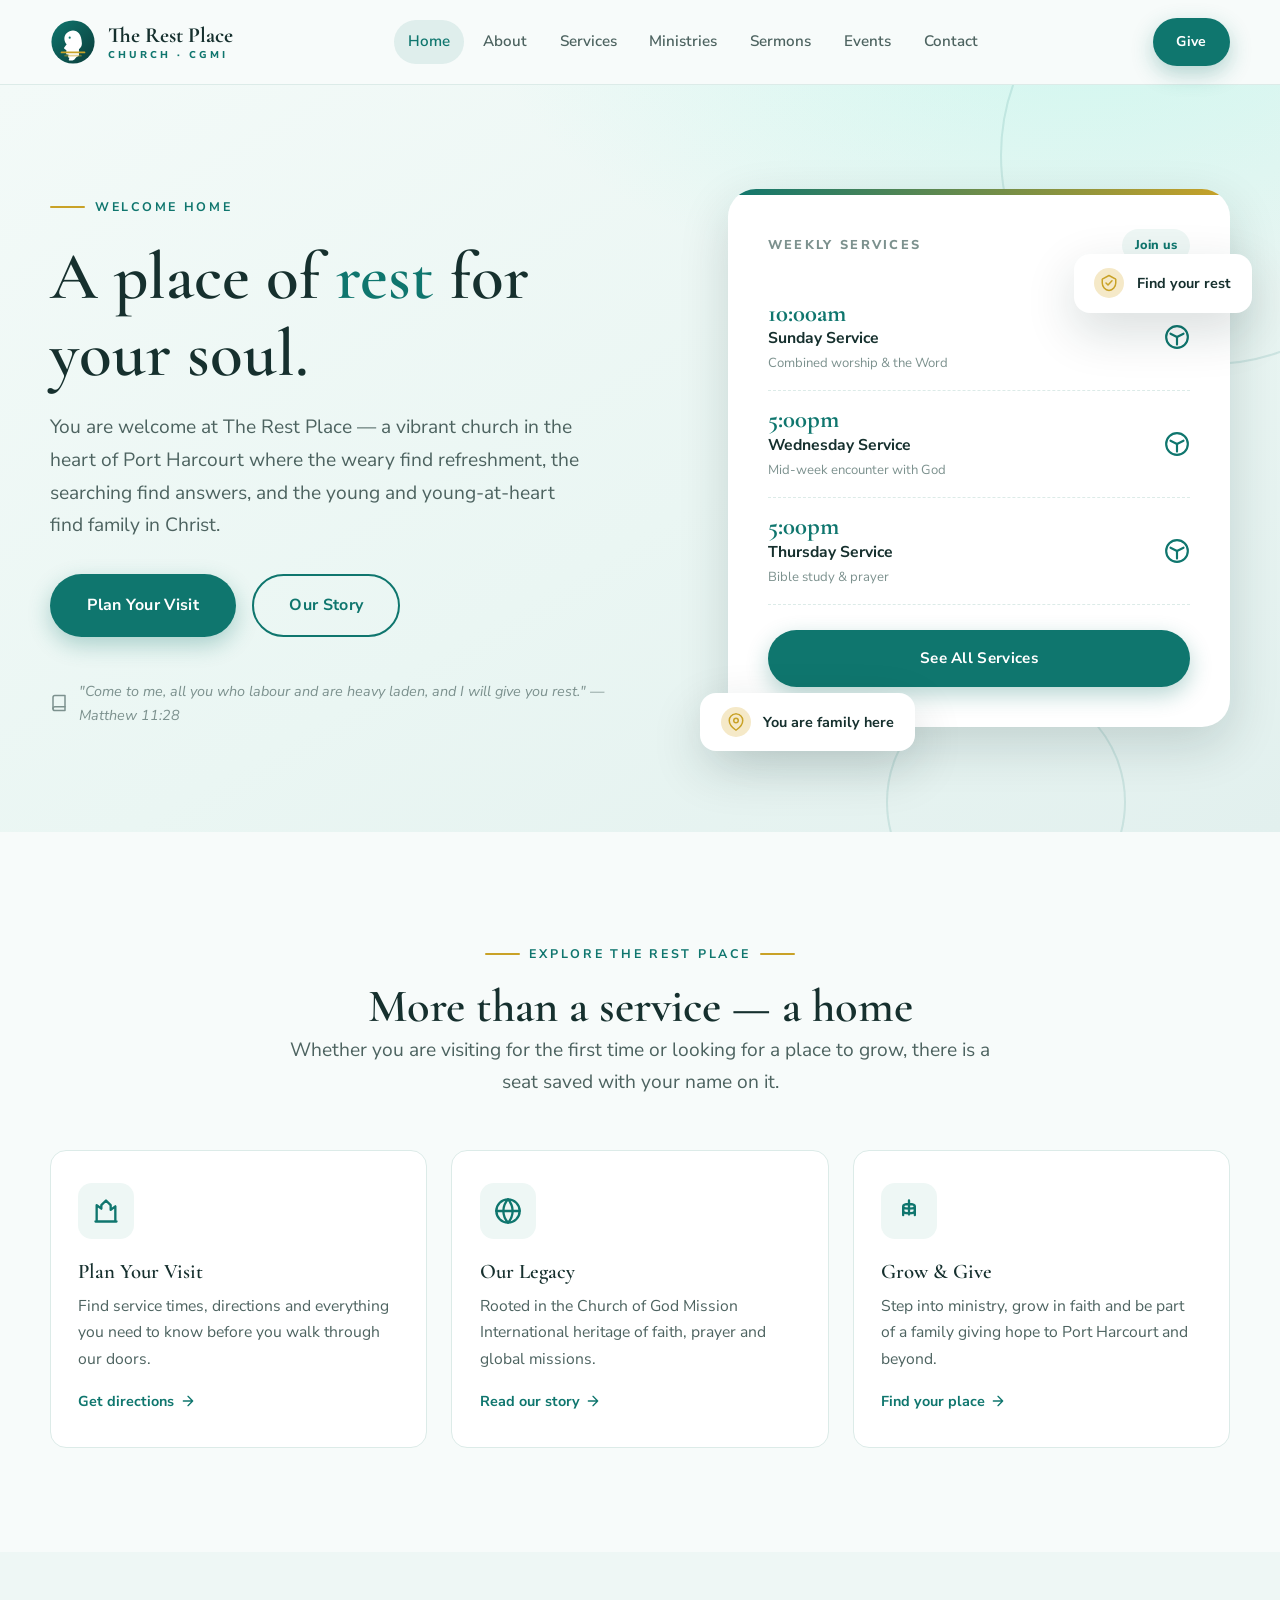
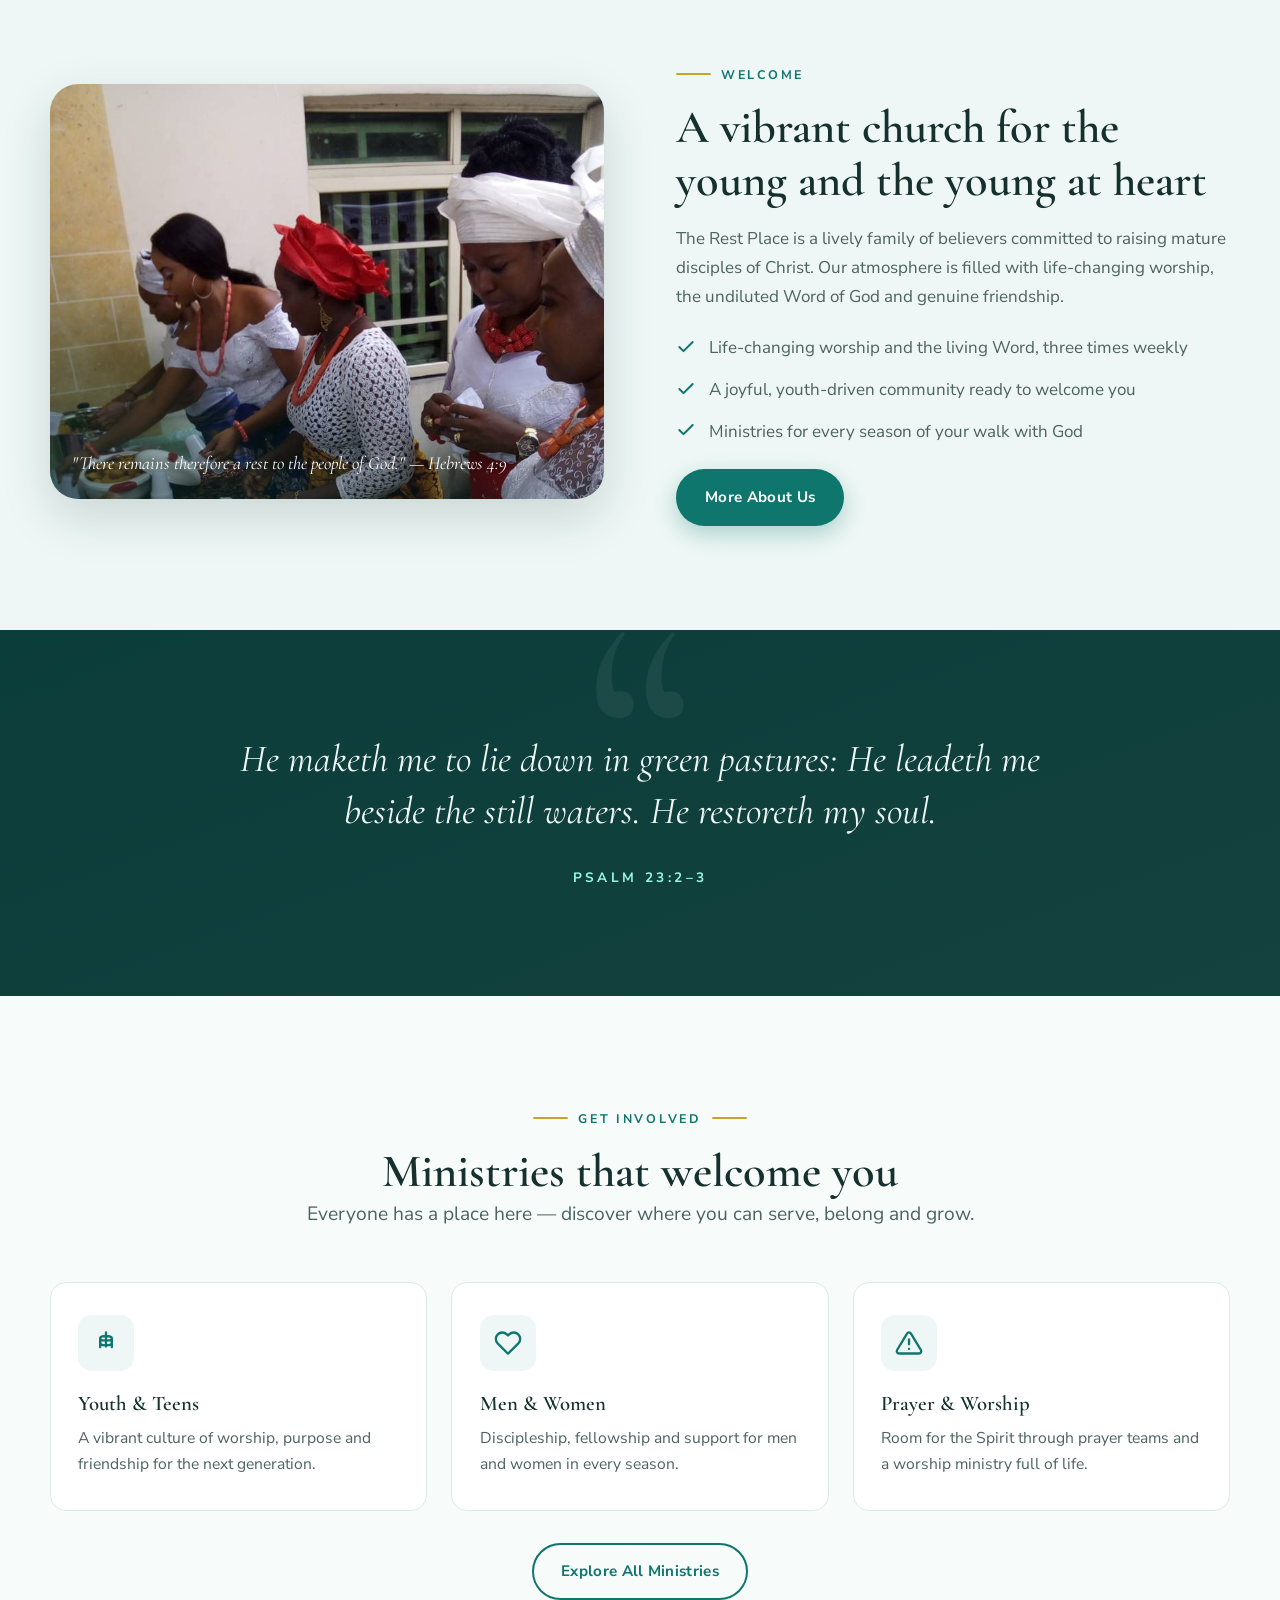
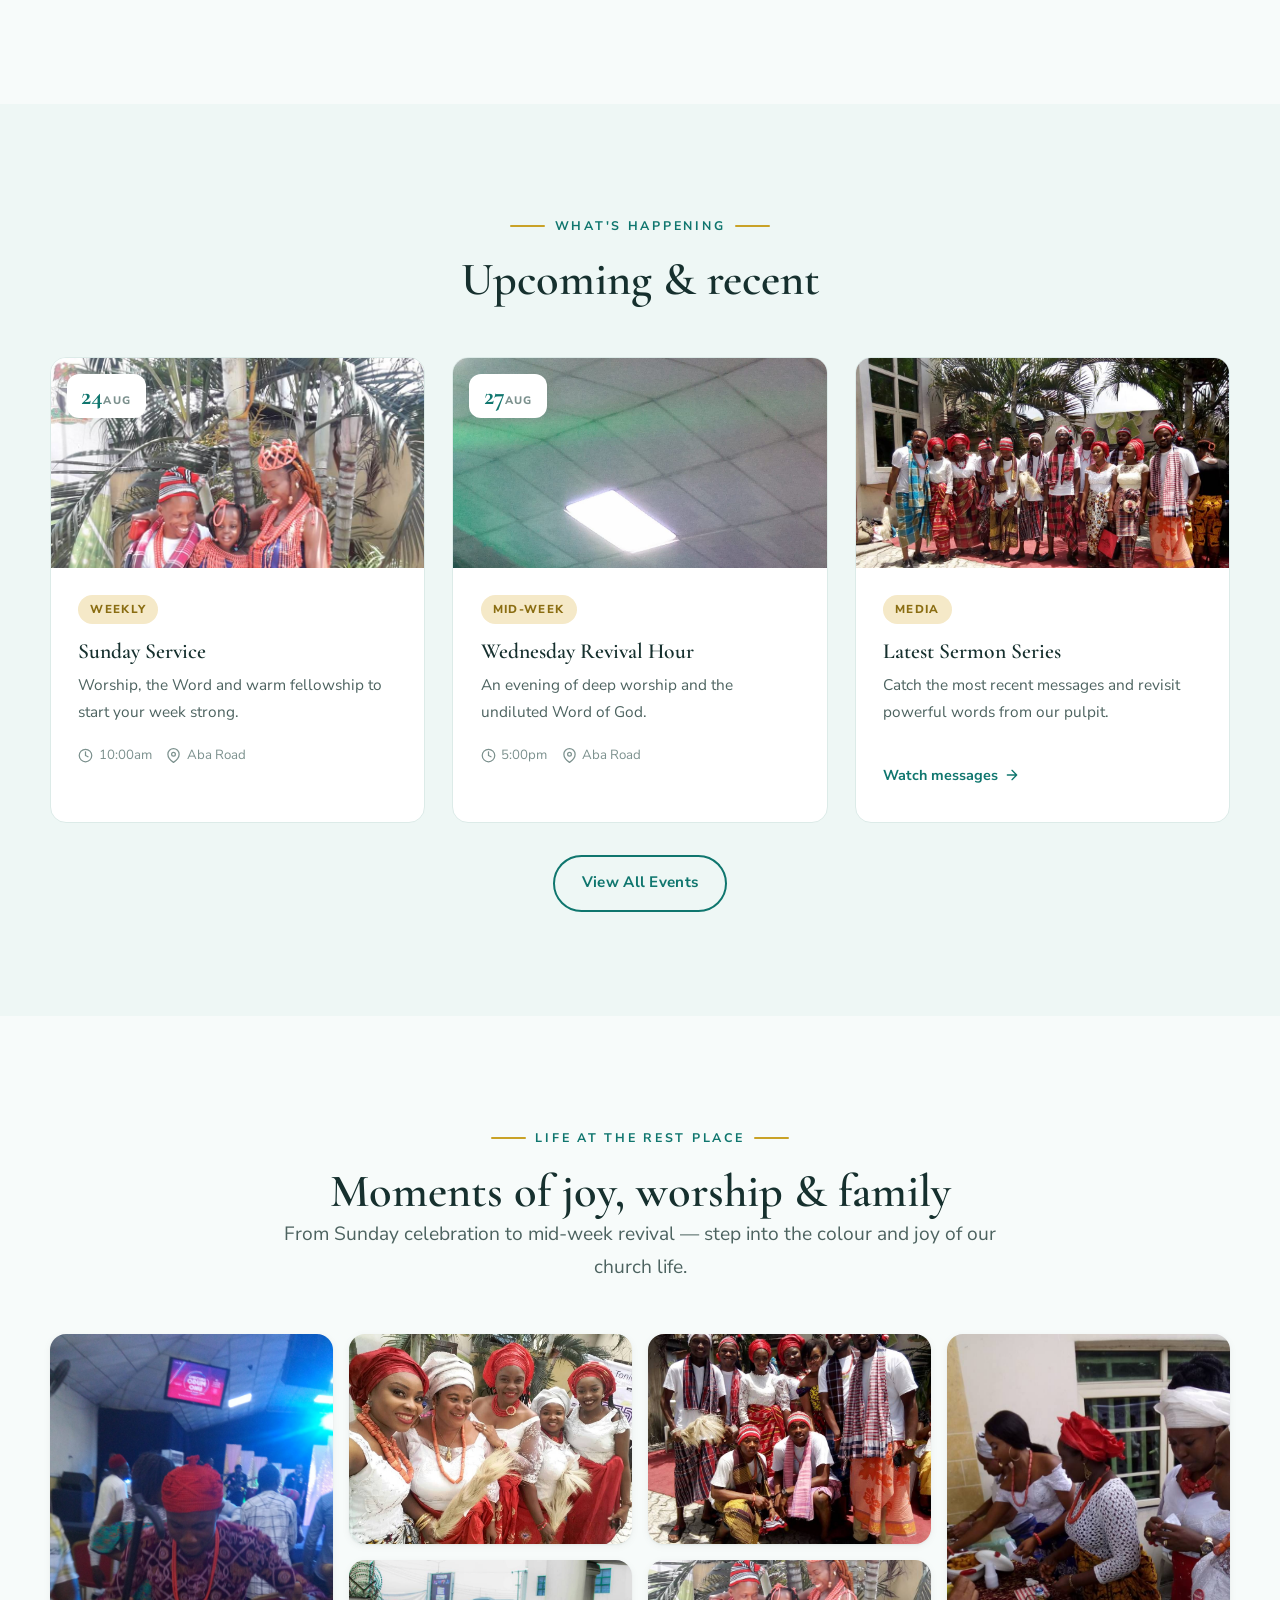
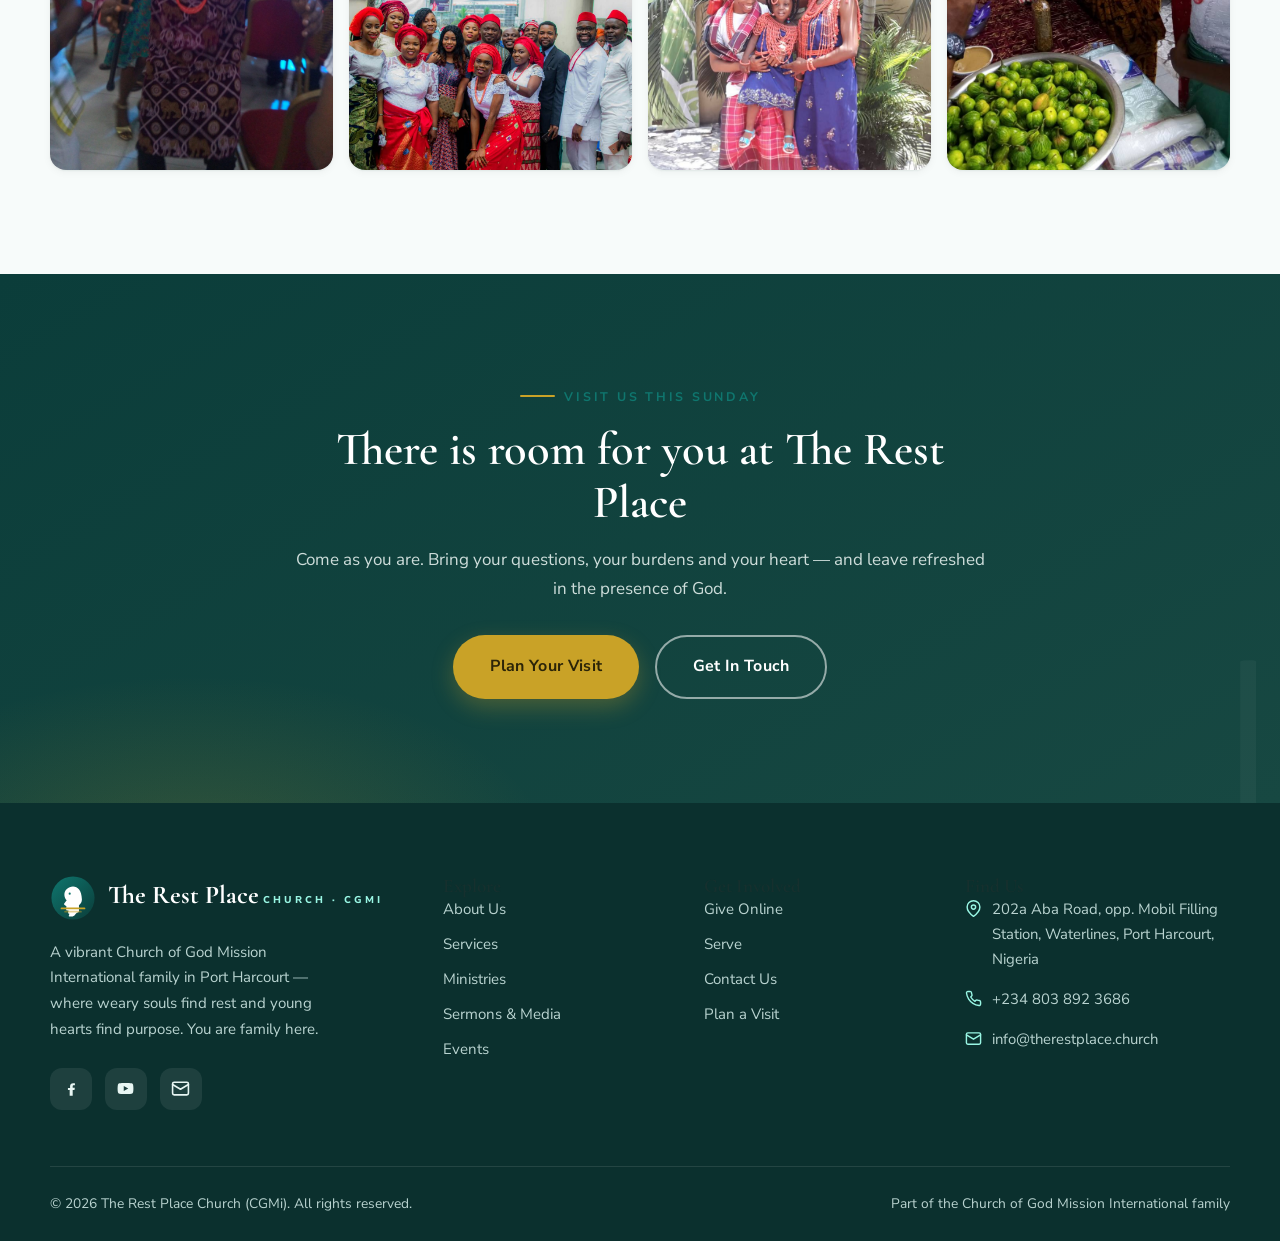
==== index.html @ d6852737 "Initial site for The Rest Place Church (CGMi)" ====
<!DOCTYPE html>
<html lang="en">
<head>
  <meta charset="UTF-8">
  <meta name="viewport" content="width=device-width, initial-scale=1.0">
  <title>The Rest Place Church · CGMi | A Place of Rest for Your Soul</title>
  <meta name="description" content="The Rest Place Church (CGMi) is a vibrant church in Port Harcourt, Nigeria — a place where weary souls find rest, hope and community in Christ.">
  <meta name="theme-color" content="#0f766e">
  <link rel="icon" type="image/svg+xml" href="img/logo.svg">
  <link rel="preconnect" href="https://fonts.googleapis.com">
  <link rel="preconnect" href="https://fonts.gstatic.com" crossorigin>
  <link href="https://fonts.googleapis.com/css2?family=Cormorant+Garamond:ital,wght@0,400;0,600;0,700;1,400&family=Nunito+Sans:wght@400;600;700;800&display=swap" rel="stylesheet">
  <link rel="stylesheet" href="css/style.css">
</head>
<body>

<!-- ================= Header ================= -->
<header class="site-header">
  <nav class="nav" aria-label="Main navigation">
    <a class="brand" href="index.html" aria-label="The Rest Place Church – home">
      <img class="brand__mark" src="img/logo.svg" alt="The Rest Place Church logo" width="46" height="46">
      <span class="brand__name">The Rest Place<span class="brand__tag">Church · CGMi</span></span>
    </a>
    <button class="nav__toggle" aria-label="Toggle menu" aria-expanded="false"><span></span><span></span><span></span></button>
    <div class="nav__links">
      <a href="index.html" class="active">Home</a>
      <a href="about.html">About</a>
      <a href="services.html">Services</a>
      <a href="ministries.html">Ministries</a>
      <a href="sermons.html">Sermons</a>
      <a href="events.html">Events</a>
      <a href="contact.html">Contact</a>
    </div>
    <div class="nav__cta">
      <a href="give.html" class="btn btn--primary">Give</a>
    </div>
  </nav>
</header>

<!-- ================= Hero ================= -->
<section class="hero">
  <span class="hero__ornament hero__ornament--a" aria-hidden="true"></span>
  <span class="hero__ornament hero__ornament--b" aria-hidden="true"></span>
  <div class="container">
    <div class="hero__inner">
      <div>
        <span class="eyebrow">Welcome Home</span>
        <h1>A place of <em>rest</em> for your soul.</h1>
        <p class="hero__lead">You are welcome at The Rest Place — a vibrant church in the heart of Port Harcourt where the weary find refreshment, the searching find answers, and the young and young-at-heart find family in Christ.</p>
        <div class="hero__actions">
          <a href="services.html" class="btn btn--primary btn--lg">Plan Your Visit</a>
          <a href="about.html" class="btn btn--ghost btn--lg">Our Story</a>
        </div>
        <p class="hero__verse">
          <svg width="18" height="18" viewBox="0 0 24 24" fill="none" stroke="currentColor" stroke-width="2" stroke-linecap="round" stroke-linejoin="round"><path d="M4 19.5A2.5 2.5 0 0 1 6.5 17H20"/><path d="M6.5 2H20v20H6.5A2.5 2.5 0 0 1 4 19.5v-15A2.5 2.5 0 0 1 6.5 2z"/></svg>
          "Come to me, all you who labour and are heavy laden, and I will give you rest." — Matthew 11:28
        </p>
      </div>

      <div class="hero__visual" data-reveal>
        <div class="hero__card">
          <div class="hero__card-head">
            <span class="hero__card-title">Weekly Services</span>
            <span class="hero__date-badge">Join us</span>
          </div>
          <div class="service-row">
            <div>
              <div class="service-row__time">10:00am</div>
              <div class="service-row__label">Sunday Service</div>
              <div class="service-row__sub">Combined worship &amp; the Word</div>
            </div>
            <svg width="26" height="26" viewBox="0 0 24 24" fill="none" stroke="#0f766e" stroke-width="2" stroke-linecap="round" stroke-linejoin="round"><circle cx="12" cy="12" r="10"/><path d="M6 9l6 3 6-3"/><path d="M12 12v7"/></svg>
          </div>
          <div class="service-row">
            <div>
              <div class="service-row__time">5:00pm</div>
              <div class="service-row__label">Wednesday Service</div>
              <div class="service-row__sub">Mid-week encounter with God</div>
            </div>
            <svg width="26" height="26" viewBox="0 0 24 24" fill="none" stroke="#0f766e" stroke-width="2" stroke-linecap="round" stroke-linejoin="round"><circle cx="12" cy="12" r="10"/><path d="M6 9l6 3 6-3"/><path d="M12 12v7"/></svg>
          </div>
          <div class="service-row">
            <div>
              <div class="service-row__time">5:00pm</div>
              <div class="service-row__label">Thursday Service</div>
              <div class="service-row__sub">Bible study &amp; prayer</div>
            </div>
            <svg width="26" height="26" viewBox="0 0 24 24" fill="none" stroke="#0f766e" stroke-width="2" stroke-linecap="round" stroke-linejoin="round"><circle cx="12" cy="12" r="10"/><path d="M6 9l6 3 6-3"/><path d="M12 12v7"/></svg>
          </div>
          <div class="hero__card-cta">
            <a href="services.html" class="btn btn--primary" style="width:100%">See All Services</a>
          </div>
        </div>
        <div class="hero__float hero__float--welcome">
          <svg viewBox="0 0 24 24" fill="none" stroke="currentColor" stroke-width="2" stroke-linecap="round" stroke-linejoin="round"><path d="M21 10c0 7-9 13-9 13s-9-6-9-13a9 9 0 0 1 18 0z"/><circle cx="12" cy="10" r="3"/></svg>
          You are family here
        </div>
        <div class="hero__float hero__float--peace">
          <svg viewBox="0 0 24 24" fill="none" stroke="currentColor" stroke-width="2" stroke-linecap="round" stroke-linejoin="round"><path d="M12 2l9 4.9V12c0 5-3.9 9.4-9 10-5.1-.6-9-5-9-10V6.9z"/><path d="M8 12l2.7 2.7L16 9"/></svg>
          Find your rest
        </div>
      </div>
    </div>
  </div>
</section>

<!-- ================= Quick features ================= -->
<section class="section">
  <div class="container">
    <div class="section-head" data-reveal>
      <span class="eyebrow">Explore The Rest Place</span>
      <h2>More than a service — a home</h2>
      <p class="lead">Whether you are visiting for the first time or looking for a place to grow, there is a seat saved with your name on it.</p>
    </div>
    <div class="feature-grid">
      <div class="feature-card" data-reveal>
        <div class="feature-card__icon"><svg width="28" height="28" viewBox="0 0 24 24" fill="none" stroke="currentColor" stroke-width="2" stroke-linecap="round" stroke-linejoin="round"><path d="M3 21h18M4 21V7l4 3V7l4-4 4 4v4l4-3v13"/></svg></div>
        <h3>Plan Your Visit</h3>
        <p>Find service times, directions and everything you need to know before you walk through our doors.</p>
        <a class="feature-card__link" href="services.html">Get directions <svg width="16" height="16" viewBox="0 0 24 24" fill="none" stroke="currentColor" stroke-width="2" stroke-linecap="round" stroke-linejoin="round"><path d="M5 12h14M12 5l7 7-7 7"/></svg></a>
      </div>
      <div class="feature-card" data-reveal data-delay="80">
        <div class="feature-card__icon"><svg width="28" height="28" viewBox="0 0 24 24" fill="none" stroke="currentColor" stroke-width="2" stroke-linecap="round" stroke-linejoin="round"><circle cx="12" cy="12" r="10"/><path d="M2 12h20M12 2a15.3 15.3 0 0 1 4 10 15.3 15.3 0 0 1-4 10 15.3 15.3 0 0 1-4-10 15.3 15.3 0 0 1 4-10z"/></svg></div>
        <h3>Our Legacy</h3>
        <p>Rooted in the Church of God Mission International heritage of faith, prayer and global missions.</p>
        <a class="feature-card__link" href="about.html">Read our story <svg width="16" height="16" viewBox="0 0 24 24" fill="none" stroke="currentColor" stroke-width="2" stroke-linecap="round" stroke-linejoin="round"><path d="M5 12h14M12 5l7 7-7 7"/></svg></a>
      </div>
      <div class="feature-card" data-reveal data-delay="160">
        <div class="feature-card__icon"><svg width="28" height="28" viewBox="0 0 24 24" fill="none" stroke="currentColor" stroke-width="2" stroke-linecap="round" stroke-linejoin="round"><path d="M12 3v12M7 8c0 1.5 2.2 2 5 2s5-.5 5-2M7 8c0-1.5 2.2-2 5-2s5 .5 5 2M7 8v4c0 1.5 2.2 2 5 2s5-.5 5-2V8"/><path d="M7 12v3.5M17 12v3.5"/></svg></div>
        <h3>Grow &amp; Give</h3>
        <p>Step into ministry, grow in faith and be part of a family giving hope to Port Harcourt and beyond.</p>
        <a class="feature-card__link" href="ministries.html">Find your place <svg width="16" height="16" viewBox="0 0 24 24" fill="none" stroke="currentColor" stroke-width="2" stroke-linecap="round" stroke-linejoin="round"><path d="M5 12h14M12 5l7 7-7 7"/></svg></a>
      </div>
    </div>
  </div>
</section>

<!-- ================= Welcome split ================= -->
<section class="section section--soft">
  <div class="container">
    <div class="split">
      <div class="split__media photo" data-reveal>
        <img src="img/gallery/worship-praise.jpg" alt="The congregation of The Rest Place in praise and worship">
        <p class="split__media-quote">"There remains therefore a rest to the people of God." — Hebrews 4:9</p>
      </div>
      <div class="split__body" data-reveal>
        <span class="eyebrow">Welcome</span>
        <h2>A vibrant church for the young and the young at heart</h2>
        <p>The Rest Place is a lively family of believers committed to raising mature disciples of Christ. Our atmosphere is filled with life-changing worship, the undiluted Word of God and genuine friendship.</p>
        <ul>
          <li><svg width="20" height="20" viewBox="0 0 24 24" fill="none" stroke="currentColor" stroke-width="2.4" stroke-linecap="round" stroke-linejoin="round"><path d="M20 6L9 17l-5-5"/></svg> Life-changing worship and the living Word, three times weekly</li>
          <li><svg width="20" height="20" viewBox="0 0 24 24" fill="none" stroke="currentColor" stroke-width="2.4" stroke-linecap="round" stroke-linejoin="round"><path d="M20 6L9 17l-5-5"/></svg> A joyful, youth-driven community ready to welcome you</li>
          <li><svg width="20" height="20" viewBox="0 0 24 24" fill="none" stroke="currentColor" stroke-width="2.4" stroke-linecap="round" stroke-linejoin="round"><path d="M20 6L9 17l-5-5"/></svg> Ministries for every season of your walk with God</li>
        </ul>
        <a href="about.html" class="btn btn--primary">More About Us</a>
      </div>
    </div>
  </div>
</section>

<!-- ================= Scripture band ================= -->
<section class="section section--dark scripture">
  <div class="container scripture__content" data-reveal>
    <blockquote>He maketh me to lie down in green pastures: He leadeth me beside the still waters. He restoreth my soul.</blockquote>
    <cite>Psalm 23:2–3</cite>
  </div>
</section>

<!-- ================= Ministries preview ================= -->
<section class="section">
  <div class="container">
    <div class="section-head" data-reveal>
      <span class="eyebrow">Get Involved</span>
      <h2>Ministries that welcome you</h2>
      <p class="lead">Everyone has a place here — discover where you can serve, belong and grow.</p>
    </div>
    <div class="feature-grid">
      <div class="feature-card" data-reveal>
        <div class="feature-card__icon"><svg width="28" height="28" viewBox="0 0 24 24" fill="none" stroke="currentColor" stroke-width="2" stroke-linecap="round" stroke-linejoin="round"><path d="M12 3v12M7 8c0 1.5 2.2 2 5 2s5-.5 5-2M7 8c0-1.5 2.2-2 5-2s5 .5 5 2M7 8v4c0 1.5 2.2 2 5 2s5-.5 5-2V8"/><path d="M7 12v3.5M17 12v3.5"/></svg></div>
        <h3>Youth &amp; Teens</h3>
        <p>A vibrant culture of worship, purpose and friendship for the next generation.</p>
      </div>
      <div class="feature-card" data-reveal data-delay="80">
        <div class="feature-card__icon"><svg width="28" height="28" viewBox="0 0 24 24" fill="none" stroke="currentColor" stroke-width="2" stroke-linecap="round" stroke-linejoin="round"><path d="M20.8 4.6a5.5 5.5 0 0 0-7.8 0L12 5.6l-1-1a5.5 5.5 0 0 0-7.8 7.8l1 1L12 21.2l7.8-7.8 1-1a5.5 5.5 0 0 0 0-7.8z"/></svg></div>
        <h3>Men &amp; Women</h3>
        <p>Discipleship, fellowship and support for men and women in every season.</p>
      </div>
      <div class="feature-card" data-reveal data-delay="160">
        <div class="feature-card__icon"><svg width="28" height="28" viewBox="0 0 24 24" fill="none" stroke="currentColor" stroke-width="2" stroke-linecap="round" stroke-linejoin="round"><path d="M10.3 3.9 1.8 18a2 2 0 0 0 1.7 3h17a2 2 0 0 0 1.7-3L13.7 3.9a2 2 0 0 0-3.4 0z"/><path d="M12 9v4M12 17h.01"/></svg></div>
        <h3>Prayer &amp; Worship</h3>
        <p>Room for the Spirit through prayer teams and a worship ministry full of life.</p>
      </div>
    </div>
    <p class="text-center mt-3"><a href="ministries.html" class="btn btn--ghost">Explore All Ministries</a></p>
  </div>
</section>

<!-- ================= Events + Sermons preview ================= -->
<section class="section section--soft">
  <div class="container">
    <div class="section-head" data-reveal>
      <span class="eyebrow">What's Happening</span>
      <h2>Upcoming &amp; recent</h2>
    </div>
    <div class="card-grid">
      <article class="card" data-reveal>
        <div class="card__media">
          <span class="date-block"><span class="date-block__day">24</span><span class="date-block__mon">Aug</span></span>
          <img src="img/gallery/worship-joy.jpg" alt="Sunday service in full praise at The Rest Place">
        </div>
        <div class="card__body">
          <span class="card__tag">Weekly</span>
          <h3>Sunday Service</h3>
          <p>Worship, the Word and warm fellowship to start your week strong.</p>
          <div class="card__meta">
            <span><svg width="15" height="15" viewBox="0 0 24 24" fill="none" stroke="currentColor" stroke-width="2" stroke-linecap="round" stroke-linejoin="round"><circle cx="12" cy="12" r="10"/><path d="M12 6v6l4 2"/></svg>10:00am</span>
            <span><svg width="15" height="15" viewBox="0 0 24 24" fill="none" stroke="currentColor" stroke-width="2" stroke-linecap="round" stroke-linejoin="round"><path d="M21 10c0 7-9 13-9 13s-9-6-9-13a9 9 0 0 1 18 0z"/><circle cx="12" cy="10" r="3"/></svg>Aba Road</span>
          </div>
        </div>
      </article>

      <article class="card" data-reveal data-delay="80">
        <div class="card__media">
          <span class="date-block"><span class="date-block__day">27</span><span class="date-block__mon">Aug</span></span>
          <img src="img/gallery/praise-dance-2.jpg" alt="Worshippers dancing in celebration at a mid-week service">
        </div>
        <div class="card__body">
          <span class="card__tag">Mid-week</span>
          <h3>Wednesday Revival Hour</h3>
          <p>An evening of deep worship and the undiluted Word of God.</p>
          <div class="card__meta">
            <span><svg width="15" height="15" viewBox="0 0 24 24" fill="none" stroke="currentColor" stroke-width="2" stroke-linecap="round" stroke-linejoin="round"><circle cx="12" cy="12" r="10"/><path d="M12 6v6l4 2"/></svg>5:00pm</span>
            <span><svg width="15" height="15" viewBox="0 0 24 24" fill="none" stroke="currentColor" stroke-width="2" stroke-linecap="round" stroke-linejoin="round"><path d="M21 10c0 7-9 13-9 13s-9-6-9-13a9 9 0 0 1 18 0z"/><circle cx="12" cy="10" r="3"/></svg>Aba Road</span>
          </div>
        </div>
      </article>

      <article class="card" data-reveal data-delay="160">
        <a class="card__media" href="sermons.html" aria-label="Watch latest sermons" style="text-decoration:none">
          <img src="img/gallery/congregation-1.jpg" alt="The church family gathered together">
        </a>
        <div class="card__body">
          <span class="card__tag">Media</span>
          <h3>Latest Sermon Series</h3>
          <p>Catch the most recent messages and revisit powerful words from our pulpit.</p>
          <div class="card__cta">
            <a class="feature-card__link" href="sermons.html">Watch messages <svg width="16" height="16" viewBox="0 0 24 24" fill="none" stroke="currentColor" stroke-width="2" stroke-linecap="round" stroke-linejoin="round"><path d="M5 12h14M12 5l7 7-7 7"/></svg></a>
          </div>
        </div>
      </article>
    </div>
    <p class="text-center mt-3"><a href="events.html" class="btn btn--ghost">View All Events</a></p>
  </div>
</section>

<!-- ================= Gallery ================= -->
<section class="section">
  <div class="container">
    <div class="section-head" data-reveal>
      <span class="eyebrow">Life At The Rest Place</span>
      <h2>Moments of joy, worship &amp; family</h2>
      <p class="lead">From Sunday celebration to mid-week revival — step into the colour and joy of our church life.</p>
    </div>
    <div class="photo-grid">
      <div class="photo-card photo-card--tall" data-reveal>
        <img src="img/gallery/praise-dance-1.jpg" alt="Praise and dance during service">
        <span class="photo-card__cap">Praise &amp; dance</span>
        <span class="photo-card__zoom"><svg width="16" height="16" viewBox="0 0 24 24" fill="none" stroke="currentColor" stroke-width="2" stroke-linecap="round" stroke-linejoin="round"><circle cx="11" cy="11" r="8"/><path d="m21 21-4.3-4.3M11 8v6M8 11h6"/></svg></span>
      </div>
      <div class="photo-card" data-reveal data-delay="80">
        <img src="img/gallery/women-celebrate.jpg" alt="Women celebrating in colourful attire">
        <span class="photo-card__cap">In beautiful attire</span>
        <span class="photo-card__zoom"><svg width="16" height="16" viewBox="0 0 24 24" fill="none" stroke="currentColor" stroke-width="2" stroke-linecap="round" stroke-linejoin="round"><circle cx="11" cy="11" r="8"/><path d="m21 21-4.3-4.3M11 8v6M8 11h6"/></svg></span>
      </div>
      <div class="photo-card" data-reveal data-delay="160">
        <img src="img/gallery/congregation-2.jpg" alt="The congregation in joyful worship">
        <span class="photo-card__cap">Joyful worship</span>
        <span class="photo-card__zoom"><svg width="16" height="16" viewBox="0 0 24 24" fill="none" stroke="currentColor" stroke-width="2" stroke-linecap="round" stroke-linejoin="round"><circle cx="11" cy="11" r="8"/><path d="m21 21-4.3-4.3M11 8v6M8 11h6"/></svg></span>
      </div>
      <div class="photo-card photo-card--tall" data-reveal data-delay="240">
        <img src="img/gallery/worship-praise.jpg" alt="Praise time at The Rest Place">
        <span class="photo-card__cap">Time of praise</span>
        <span class="photo-card__zoom"><svg width="16" height="16" viewBox="0 0 24 24" fill="none" stroke="currentColor" stroke-width="2" stroke-linecap="round" stroke-linejoin="round"><circle cx="11" cy="11" r="8"/><path d="m21 21-4.3-4.3M11 8v6M8 11h6"/></svg></span>
      </div>
      <div class="photo-card" data-reveal data-delay="320">
        <img src="img/gallery/men-attire.jpg" alt="Gentlemen in colourful cultural attire">
        <span class="photo-card__cap">Our gentlemen</span>
        <span class="photo-card__zoom"><svg width="16" height="16" viewBox="0 0 24 24" fill="none" stroke="currentColor" stroke-width="2" stroke-linecap="round" stroke-linejoin="round"><circle cx="11" cy="11" r="8"/><path d="m21 21-4.3-4.3M11 8v6M8 11h6"/></svg></span>
      </div>
      <div class="photo-card" data-reveal data-delay="400">
        <img src="img/gallery/worship-joy.jpg" alt="Celebration in the church hall">
        <span class="photo-card__cap">Celebration</span>
        <span class="photo-card__zoom"><svg width="16" height="16" viewBox="0 0 24 24" fill="none" stroke="currentColor" stroke-width="2" stroke-linecap="round" stroke-linejoin="round"><circle cx="11" cy="11" r="8"/><path d="m21 21-4.3-4.3M11 8v6M8 11h6"/></svg></span>
      </div>
    </div>
  </div>
</section>

<!-- ================= CTA band ================= -->
<section class="section cta-band">
  <div class="container cta-band__inner" data-reveal>
    <span class="eyebrow" style="justify-content:center">Visit Us This Sunday</span>
    <h2>There is room for you at The Rest Place</h2>
    <p>Come as you are. Bring your questions, your burdens and your heart — and leave refreshed in the presence of God.</p>
    <div class="cta-band__actions">
      <a href="services.html" class="btn btn--accent btn--lg">Plan Your Visit</a>
      <a href="contact.html" class="btn btn--ghost-light btn--lg">Get In Touch</a>
    </div>
  </div>
</section>

<!-- ================= Footer ================= -->
<footer class="site-footer">
  <div class="container">
    <div class="footer-grid">
      <div class="footer-brand">
        <a class="brand" href="index.html" style="text-decoration:none">
          <img class="brand__mark" src="img/logo.svg" alt="" width="46" height="46">
          <span>
            <span class="footer-brand__name">The Rest Place</span>
            <span class="footer-brand__tag">Church · CGMi</span>
          </span>
        </a>
        <p>A vibrant Church of God Mission International family in Port Harcourt — where weary souls find rest and young hearts find purpose. You are family here.</p>
        <div class="social-row">
          <a class="social-btn" href="https://web.facebook.com/TheRestPlaceCGMi" target="_blank" rel="noopener" aria-label="Facebook">
            <svg width="19" height="19" viewBox="0 0 24 24" fill="currentColor"><path d="M13.5 21v-7h2.3l.4-2.8h-2.7V9.4c0-.8.3-1.4 1.5-1.4h1.3V5.5c-.3 0-1.2-.1-2.3-.1-2.3 0-3.8 1.4-3.8 3.9v2H7.5V14h2.2v7h3.8z"/></svg>
          </a>
          <a class="social-btn" href="https://www.youtube.com/" target="_blank" rel="noopener" aria-label="YouTube">
            <svg width="19" height="19" viewBox="0 0 24 24" fill="currentColor"><path d="M21.6 7.2a2.5 2.5 0 0 0-1.8-1.8C18.2 5 12 5 12 5s-6.2 0-7.8.4A2.5 2.5 0 0 0 2.4 7.2 26 26 0 0 0 2 12a26 26 0 0 0 .4 4.8 2.5 2.5 0 0 0 1.8 1.8c1.6.4 7.8.4 7.8.4s6.2 0 7.8-.4a2.5 2.5 0 0 0 1.8-1.8A26 26 0 0 0 22 12a26 26 0 0 0-.4-4.8zM9.8 15.2V8.8L15.5 12l-5.7 3.2z"/></svg>
          </a>
          <a class="social-btn" href="mailto:info@therestplace.church" aria-label="Email">
            <svg width="19" height="19" viewBox="0 0 24 24" fill="none" stroke="currentColor" stroke-width="2" stroke-linecap="round" stroke-linejoin="round"><rect x="2" y="4" width="20" height="16" rx="2"/><path d="m2 7 10 6 10-6"/></svg>
          </a>
        </div>
      </div>

      <div>
        <h4>Explore</h4>
        <div class="footer-links">
          <a href="about.html">About Us</a>
          <a href="services.html">Services</a>
          <a href="ministries.html">Ministries</a>
          <a href="sermons.html">Sermons &amp; Media</a>
          <a href="events.html">Events</a>
        </div>
      </div>

      <div>
        <h4>Get Involved</h4>
        <div class="footer-links">
          <a href="give.html">Give Online</a>
          <a href="ministries.html">Serve</a>
          <a href="contact.html">Contact Us</a>
          <a href="services.html">Plan a Visit</a>
        </div>
      </div>

      <div>
        <h4>Find Us</h4>
        <ul class="footer-contact">
          <li><svg width="17" height="17" viewBox="0 0 24 24" fill="none" stroke="currentColor" stroke-width="2" stroke-linecap="round" stroke-linejoin="round"><path d="M21 10c0 7-9 13-9 13s-9-6-9-13a9 9 0 0 1 18 0z"/><circle cx="12" cy="10" r="3"/></svg>202a Aba Road, opp. Mobil Filling Station, Waterlines, Port Harcourt, Nigeria</li>
          <li><svg width="17" height="17" viewBox="0 0 24 24" fill="none" stroke="currentColor" stroke-width="2" stroke-linecap="round" stroke-linejoin="round"><path d="M22 16.92v3a2 2 0 0 1-2.18 2 19.79 19.79 0 0 1-8.63-3.07 19.5 19.5 0 0 1-6-6 19.79 19.79 0 0 1-3.07-8.67A2 2 0 0 1 4.11 2h3a2 2 0 0 1 2 1.72c.13.96.36 1.9.7 2.81a2 2 0 0 1-.45 2.11L8.09 9.91a16 16 0 0 0 6 6l1.27-1.27a2 2 0 0 1 2.11-.45c.91.34 1.85.57 2.81.7A2 2 0 0 1 22 16.92z"/></svg>+234 803 892 3686</li>
          <li><svg width="17" height="17" viewBox="0 0 24 24" fill="none" stroke="currentColor" stroke-width="2" stroke-linecap="round" stroke-linejoin="round"><rect x="2" y="4" width="20" height="16" rx="2"/><path d="m2 7 10 6 10-6"/></svg>info@therestplace.church</li>
        </ul>
      </div>
    </div>

    <div class="footer-bottom">
      <span>&copy; 2026 The Rest Place Church (CGMi). All rights reserved.</span>
      <span>Part of the Church of God Mission International family</span>
    </div>
  </div>
</footer>

<script src="js/main.js"></script>
</body>
</html>
---- css/style.css ----
/* ==========================================================================
   The Rest Place Church - CGMi
   Serene & Modern Design System
   ========================================================================== */

:root {
  --clr-primary: #0f766e;
  --clr-primary-dark: #115e59;
  --clr-primary-deep: #0b3d3a;
  --clr-primary-light: #99f6e4;
  --clr-accent: #c9a227;
  --clr-accent-soft: #f5e9c8;
  --clr-bg: #f7fbfa;
  --clr-surface: #ffffff;
  --clr-surface-soft: #eef7f5;
  --clr-ink: #16302e;
  --clr-ink-soft: #4d6360;
  --clr-ink-faint: #7c918e;
  --clr-line: #dcebe8;

  --font-serif: "Cormorant Garamond", Georgia, "Times New Roman", serif;
  --font-sans: "Nunito Sans", "Segoe UI", Arial, Helvetica, sans-serif;

  --radius-sm: 8px;
  --radius: 16px;
  --radius-lg: 28px;

  --shadow-sm: 0 1px 2px rgba(15, 46, 42, 0.06), 0 2px 8px rgba(15, 46, 42, 0.05);
  --shadow: 0 6px 24px rgba(15, 46, 42, 0.08);
  --shadow-lg: 0 18px 50px rgba(15, 46, 42, 0.16);

  --container: 1180px;
  --gutter: clamp(1.25rem, 4vw, 2.5rem);
}

/* ---------- Reset ---------- */
*,
*::before,
*::after {
  box-sizing: border-box;
  margin: 0;
  padding: 0;
}

html {
  scroll-behavior: smooth;
  scroll-padding-top: 96px;
}

body {
  font-family: var(--font-sans);
  color: var(--clr-ink);
  background: var(--clr-bg);
  line-height: 1.7;
  font-size: 1.0625rem;
  -webkit-font-smoothing: antialiased;
}

img {
  max-width: 100%;
  display: block;
}

a {
  color: var(--clr-primary);
  text-decoration: none;
  transition: color 0.2s ease;
}

a:hover {
  color: var(--clr-primary-dark);
}

ul {
  list-style: none;
}

button {
  font-family: inherit;
  cursor: pointer;
}

/* ---------- Typography ---------- */
h1, h2, h3, h4 {
  font-family: var(--font-serif);
  font-weight: 600;
  line-height: 1.15;
  color: var(--clr-ink);
}

h1 { font-size: clamp(2.6rem, 6vw, 4.2rem); }
h2 { font-size: clamp(2rem, 4vw, 2.9rem); }
h3 { font-size: clamp(1.35rem, 2.4vw, 1.7rem); }
h4 { font-size: 1.2rem; }

.lead {
  font-size: 1.2rem;
  color: var(--clr-ink-soft);
}

.eyebrow {
  display: inline-flex;
  align-items: center;
  gap: 0.6rem;
  text-transform: uppercase;
  letter-spacing: 0.22em;
  font-size: 0.78rem;
  font-weight: 700;
  color: var(--clr-primary);
  margin-bottom: 1rem;
}

.eyebrow::before {
  content: "";
  width: 2.2rem;
  height: 2px;
  background: var(--clr-accent);
  border-radius: 2px;
}

.section {
  padding: clamp(4rem, 9vw, 6.5rem) 0;
}

.section--soft {
  background: var(--clr-surface-soft);
}

.section--dark {
  background: linear-gradient(160deg, var(--clr-primary-deep), #14423e);
  color: #e8f6f3;
}

.container {
  width: min(var(--container), 100% - var(--gutter) * 2);
  margin-inline: auto;
}

.section-head {
  max-width: 720px;
  margin: 0 auto 3.2rem;
  text-align: center;
}

.section-head .eyebrow {
  justify-content: center;
}

.section-head .eyebrow::before,
.section-head .eyebrow::after {
  content: "";
  width: 2.2rem;
  height: 2px;
  background: var(--clr-accent);
  border-radius: 2px;
}

.section--dark .section-head p,
.section--dark h2 { color: #eef8f6; }

.text-center { text-align: center; }
.mt-1 { margin-top: 0.5rem; }
.mt-2 { margin-top: 1.25rem; }
.mt-3 { margin-top: 2rem; }
.mb-2 { margin-bottom: 1.25rem; }

/* ---------- Buttons ---------- */
.btn {
  display: inline-flex;
  align-items: center;
  justify-content: center;
  gap: 0.55rem;
  padding: 0.85rem 1.7rem;
  border-radius: 999px;
  font-weight: 700;
  font-size: 0.95rem;
  letter-spacing: 0.02em;
  border: 2px solid transparent;
  transition: transform 0.2s ease, box-shadow 0.2s ease, background 0.2s ease, color 0.2s ease;
  white-space: nowrap;
}

.btn:active { transform: translateY(1px); }

.btn--primary {
  background: var(--clr-primary);
  color: #fff;
  box-shadow: 0 8px 22px rgba(15, 118, 110, 0.3);
}

.btn--primary:hover {
  background: var(--clr-primary-dark);
  color: #fff;
  transform: translateY(-2px);
  box-shadow: 0 12px 28px rgba(15, 118, 110, 0.38);
}

.btn--accent {
  background: var(--clr-accent);
  color: #2b2408;
  box-shadow: 0 8px 22px rgba(201, 162, 39, 0.3);
}

.btn--accent:hover {
  background: #b8951f;
  color: #2b2408;
  transform: translateY(-2px);
}

.btn--ghost {
  background: transparent;
  color: var(--clr-primary);
  border-color: var(--clr-primary);
}

.btn--ghost:hover {
  background: var(--clr-primary);
  color: #fff;
  transform: translateY(-2px);
}

.btn--ghost-light {
  background: transparent;
  color: #fff;
  border-color: rgba(255, 255, 255, 0.55);
}

.btn--ghost-light:hover {
  background: #fff;
  color: var(--clr-primary-deep);
  transform: translateY(-2px);
}

.btn--light {
  background: #fff;
  color: var(--clr-primary-deep);
  box-shadow: 0 8px 24px rgba(0, 0, 0, 0.18);
}

.btn--light:hover { transform: translateY(-2px); }

.btn--lg { padding: 1rem 2.2rem; font-size: 1rem; }

/* ==========================================================================
   Header & Navigation
   ========================================================================== */
.site-header {
  position: sticky;
  top: 0;
  z-index: 100;
  background: rgba(247, 251, 250, 0.92);
  backdrop-filter: blur(12px);
  border-bottom: 1px solid var(--clr-line);
  transition: box-shadow 0.25s ease;
}

.site-header.is-scrolled {
  box-shadow: var(--shadow-sm);
}

.nav {
  width: min(var(--container), 100% - var(--gutter) * 2);
  margin-inline: auto;
  display: flex;
  align-items: center;
  justify-content: space-between;
  gap: 1.5rem;
  height: 84px;
}

.brand {
  display: flex;
  align-items: center;
  gap: 0.75rem;
}

.brand__mark {
  width: 46px;
  height: 46px;
  flex-shrink: 0;
}

.brand__name {
  font-family: var(--font-serif);
  font-size: 1.35rem;
  font-weight: 700;
  line-height: 1.05;
  color: var(--clr-ink);
}

.brand__tag {
  display: block;
  font-family: var(--font-sans);
  font-size: 0.62rem;
  font-weight: 800;
  letter-spacing: 0.3em;
  text-transform: uppercase;
  color: var(--clr-primary);
  margin-top: 0.2rem;
}

.nav__links {
  display: flex;
  align-items: center;
  gap: 0.35rem;
}

.nav__links a {
  padding: 0.55rem 0.85rem;
  border-radius: 999px;
  font-weight: 600;
  font-size: 0.95rem;
  color: var(--clr-ink-soft);
}

.nav__links a:hover {
  color: var(--clr-primary);
  background: var(--clr-surface-soft);
}

.nav__links a.active {
  color: var(--clr-primary);
  background: rgba(15, 118, 110, 0.1);
}

.nav__cta {
  display: flex;
  align-items: center;
  gap: 0.9rem;
}

.nav__cta .btn { padding: 0.65rem 1.35rem; font-size: 0.88rem; }

.nav__toggle {
  display: none;
  flex-direction: column;
  justify-content: center;
  gap: 5px;
  width: 44px;
  height: 44px;
  border: 1px solid var(--clr-line);
  border-radius: 10px;
  background: var(--clr-surface);
  align-items: center;
}

.nav__toggle span {
  display: block;
  width: 20px;
  height: 2px;
  background: var(--clr-ink);
  border-radius: 2px;
  transition: transform 0.25s ease, opacity 0.25s ease;
}

.nav__toggle.is-open span:nth-child(1) { transform: translateY(7px) rotate(45deg); }
.nav__toggle.is-open span:nth-child(2) { opacity: 0; }
.nav__toggle.is-open span:nth-child(3) { transform: translateY(-7px) rotate(-45deg); }

/* ==========================================================================
   Hero
   ========================================================================== */
.hero {
  position: relative;
  background:
    radial-gradient(1000px 500px at 85% -10%, rgba(153, 246, 228, 0.35), transparent 60%),
    linear-gradient(150deg, #f3faf8 0%, #eaf6f3 55%, #e2f0ee 100%);
  overflow: hidden;
}

.hero__inner {
  display: grid;
  grid-template-columns: 1.1fr 0.9fr;
  gap: clamp(2rem, 6vw, 4rem);
  align-items: center;
  padding: clamp(3.5rem, 9vw, 6.5rem) 0;
}

.hero__ornament {
  position: absolute;
  border: 2px solid rgba(15, 118, 110, 0.12);
  border-radius: 50%;
  pointer-events: none;
}

.hero__ornament--a {
  width: 420px;
  height: 420px;
  right: -140px;
  top: -140px;
}

.hero__ornament--b {
  width: 240px;
  height: 240px;
  right: 12%;
  bottom: -90px;
}

.hero h1 {
  margin: 0.25rem 0 1.2rem;
  color: var(--clr-ink);
}

.hero h1 em {
  font-style: normal;
  color: var(--clr-primary);
}

.hero__lead {
  max-width: 540px;
  font-size: 1.2rem;
  color: var(--clr-ink-soft);
  margin-bottom: 2rem;
}

.hero__actions {
  display: flex;
  flex-wrap: wrap;
  gap: 1rem;
  margin-bottom: 2.6rem;
}

.hero__verse {
  display: inline-flex;
  align-items: center;
  gap: 0.7rem;
  color: var(--clr-ink-faint);
  font-size: 0.9rem;
  font-style: italic;
}

.hero__verse svg { flex-shrink: 0; }

.hero__visual {
  position: relative;
}

.hero__card {
  background: var(--clr-surface);
  border-radius: var(--radius-lg);
  box-shadow: var(--shadow-lg);
  padding: clamp(1.5rem, 4vw, 2.5rem);
  position: relative;
  overflow: hidden;
}

.hero__card::before {
  content: "";
  position: absolute;
  inset: 0 0 auto 0;
  height: 6px;
  background: linear-gradient(90deg, var(--clr-primary), var(--clr-accent));
}

.hero__card-head {
  display: flex;
  align-items: center;
  justify-content: space-between;
  gap: 1rem;
  margin-bottom: 1.4rem;
}

.hero__card-title {
  font-size: 0.8rem;
  font-weight: 800;
  text-transform: uppercase;
  letter-spacing: 0.18em;
  color: var(--clr-ink-faint);
}

.hero__date-badge {
  font-size: 0.8rem;
  font-weight: 800;
  color: var(--clr-primary);
  background: var(--clr-surface-soft);
  border-radius: 999px;
  padding: 0.35rem 0.8rem;
}

.service-row {
  display: flex;
  align-items: center;
  justify-content: space-between;
  gap: 1rem;
  padding: 1rem 0;
  border-bottom: 1px dashed var(--clr-line);
}

.service-row:last-child { border-bottom: none; }

.service-row__time {
  font-family: var(--font-serif);
  font-size: 1.55rem;
  font-weight: 700;
  color: var(--clr-primary);
  line-height: 1;
  white-space: nowrap;
}

.service-row__label {
  font-weight: 700;
  font-size: 0.98rem;
}

.service-row__sub {
  font-size: 0.82rem;
  color: var(--clr-ink-faint);
}

.hero__card-cta {
  margin-top: 1.6rem;
}

.hero__float {
  position: absolute;
  background: #fff;
  border-radius: var(--radius);
  box-shadow: var(--shadow-lg);
  padding: 0.9rem 1.3rem;
  display: flex;
  align-items: center;
  gap: 0.8rem;
  font-size: 0.9rem;
  font-weight: 700;
  color: var(--clr-ink);
  animation: floaty 5s ease-in-out infinite;
}

.hero__float--welcome {
  bottom: -24px;
  left: -28px;
  animation-delay: 0.6s;
}

.hero__float--peace {
  top: 12%;
  right: -22px;
  animation-delay: 1.4s;
}

.hero__float svg {
  width: 30px;
  height: 30px;
  padding: 6px;
  border-radius: 50%;
  background: var(--clr-accent-soft);
  color: var(--clr-accent);
}

@keyframes floaty {
  0%, 100% { transform: translateY(0); }
  50% { transform: translateY(-10px); }
}

/* ==========================================================================
   Feature cards / icons
   ========================================================================== */
.feature-grid {
  display: grid;
  grid-template-columns: repeat(auto-fit, minmax(240px, 1fr));
  gap: 1.5rem;
}

.feature-card {
  background: var(--clr-surface);
  border: 1px solid var(--clr-line);
  border-radius: var(--radius);
  padding: 2rem 1.7rem;
  transition: transform 0.25s ease, box-shadow 0.25s ease, border-color 0.25s ease;
}

.feature-card:hover {
  transform: translateY(-6px);
  box-shadow: var(--shadow);
  border-color: rgba(15, 118, 110, 0.35);
}

.feature-card__icon {
  width: 56px;
  height: 56px;
  border-radius: 14px;
  display: grid;
  place-items: center;
  background: var(--clr-surface-soft);
  color: var(--clr-primary);
  margin-bottom: 1.3rem;
}

.feature-card h3 {
  margin-bottom: 0.55rem;
  font-size: 1.3rem;
}

.feature-card p {
  color: var(--clr-ink-soft);
  font-size: 0.98rem;
}

.feature-card__link {
  display: inline-flex;
  align-items: center;
  gap: 0.35rem;
  margin-top: 1rem;
  font-weight: 700;
  font-size: 0.9rem;
}

.feature-card__link svg {
  transition: transform 0.2s ease;
}

.feature-card__link:hover svg { transform: translateX(4px); }

/* ==========================================================================
   Split feature (image + text)
   ========================================================================== */
.split {
  display: grid;
  grid-template-columns: 1fr 1fr;
  gap: clamp(2rem, 6vw, 4.5rem);
  align-items: center;
}

.split--reverse .split__media { order: 2; }

.split__media {
  position: relative;
  border-radius: var(--radius-lg);
  overflow: hidden;
  box-shadow: var(--shadow-lg);
  aspect-ratio: 4 / 3;
  background: linear-gradient(150deg, #cfe8e3, #b7dbd3);
  display: grid;
  place-items: center;
}

.split__media::after {
  content: "";
  position: absolute;
  inset: 0;
  background: linear-gradient(200deg, rgba(11, 61, 58, 0) 40%, rgba(11, 61, 58, 0.45));
}

.split__media img,
.split__media svg {
  width: 100%;
  height: 100%;
  object-fit: cover;
}

.split__media-quote {
  position: absolute;
  bottom: 1.4rem;
  left: 1.4rem;
  right: 1.4rem;
  z-index: 2;
  color: #fff;
  font-family: var(--font-serif);
  font-size: 1.15rem;
  font-style: italic;
  line-height: 1.4;
}

.split__body h2 { margin-bottom: 1.1rem; }

.split__body p {
  color: var(--clr-ink-soft);
  margin-bottom: 1.1rem;
}

.split__body ul {
  margin: 1.4rem 0;
  display: grid;
  gap: 0.8rem;
}

.split__body li {
  display: flex;
  gap: 0.8rem;
  align-items: flex-start;
  color: var(--clr-ink-soft);
}

.split__body li svg {
  flex-shrink: 0;
  margin-top: 0.15rem;
  color: var(--clr-primary);
}

/* ==========================================================================
   Scripture band
   ========================================================================== */
.scripture {
  position: relative;
  color: #eef8f6;
  text-align: center;
  overflow: hidden;
}

.scripture__content {
  max-width: 820px;
  margin-inline: auto;
  position: relative;
  z-index: 2;
}

.scripture blockquote {
  font-family: var(--font-serif);
  font-size: clamp(1.6rem, 3.6vw, 2.4rem);
  font-style: italic;
  line-height: 1.35;
  margin-bottom: 1.6rem;
}

.scripture cite {
  font-family: var(--font-sans);
  font-style: normal;
  font-weight: 700;
  text-transform: uppercase;
  letter-spacing: 0.25em;
  font-size: 0.85rem;
  color: var(--clr-primary-light);
}

.scripture::before {
  content: "\201C";
  position: absolute;
  top: -60px;
  left: 50%;
  transform: translateX(-50%);
  font-family: var(--font-serif);
  font-size: 340px;
  color: rgba(255, 255, 255, 0.06);
  line-height: 1;
  pointer-events: none;
}

/* ==========================================================================
   Cards (events, sermons, ministries)
   ========================================================================== */
.card-grid {
  display: grid;
  grid-template-columns: repeat(auto-fill, minmax(300px, 1fr));
  gap: 1.7rem;
}

.card {
  background: var(--clr-surface);
  border: 1px solid var(--clr-line);
  border-radius: var(--radius);
  overflow: hidden;
  display: flex;
  flex-direction: column;
  transition: transform 0.25s ease, box-shadow 0.25s ease;
}

.card:hover {
  transform: translateY(-6px);
  box-shadow: var(--shadow);
}

.card__media {
  aspect-ratio: 16 / 9;
  display: grid;
  place-items: center;
  position: relative;
  overflow: hidden;
}

.card__media svg {
  width: 100%;
  height: 100%;
  object-fit: cover;
}

.card__body {
  padding: 1.7rem 1.7rem 2rem;
  display: flex;
  flex-direction: column;
  flex: 1;
}

.card__tag {
  align-self: flex-start;
  background: var(--clr-accent-soft);
  color: #8a6d12;
  font-size: 0.72rem;
  font-weight: 800;
  text-transform: uppercase;
  letter-spacing: 0.12em;
  padding: 0.3rem 0.75rem;
  border-radius: 999px;
  margin-bottom: 0.9rem;
}

.card h3 {
  font-size: 1.35rem;
  margin-bottom: 0.55rem;
}

.card p {
  color: var(--clr-ink-soft);
  font-size: 0.96rem;
}

.card__meta {
  display: flex;
  flex-wrap: wrap;
  gap: 0.9rem;
  margin-top: 1.2rem;
  font-size: 0.83rem;
  color: var(--clr-ink-faint);
}

.card__meta span {
  display: inline-flex;
  align-items: center;
  gap: 0.35rem;
}

.card__cta {
  margin-top: auto;
  padding-top: 1.4rem;
}

/* Date block */
.date-block {
  position: absolute;
  top: 1rem;
  left: 1rem;
  z-index: 2;
  background: #fff;
  border-radius: 12px;
  padding: 0.5rem 0.9rem;
  text-align: center;
  box-shadow: var(--shadow);
  line-height: 1.1;
}

.date-block__day {
  font-family: var(--font-serif);
  font-size: 1.6rem;
  font-weight: 700;
  color: var(--clr-primary);
}

.date-block__mon {
  font-size: 0.68rem;
  font-weight: 800;
  text-transform: uppercase;
  letter-spacing: 0.12em;
  color: var(--clr-ink-faint);
}

/* ==========================================================================
   Service times (page)
   ========================================================================== */
.service-times {
  display: grid;
  grid-template-columns: repeat(auto-fit, minmax(280px, 1fr));
  gap: 1.7rem;
}

.time-card {
  background: var(--clr-surface);
  border: 1px solid var(--clr-line);
  border-radius: var(--radius);
  padding: 2.2rem 2rem;
  text-align: center;
  transition: transform 0.25s ease, box-shadow 0.25s ease;
  position: relative;
  overflow: hidden;
}

.time-card::before {
  content: "";
  position: absolute;
  inset: 0 0 auto 0;
  height: 5px;
  background: linear-gradient(90deg, var(--clr-primary), var(--clr-accent));
  opacity: 0;
  transition: opacity 0.25s ease;
}

.time-card:hover {
  transform: translateY(-6px);
  box-shadow: var(--shadow);
}

.time-card:hover::before { opacity: 1; }

.time-card.is-featured {
  border-color: rgba(15, 118, 110, 0.4);
  box-shadow: var(--shadow);
}

.time-card.is-featured::before { opacity: 1; }

.time-card__day {
  font-family: var(--font-serif);
  font-size: 1.8rem;
  font-weight: 700;
  color: var(--clr-primary);
}

.time-card__time {
  font-size: 1.05rem;
  font-weight: 700;
  margin: 0.4rem 0 0.9rem;
}

.time-card__desc {
  font-size: 0.93rem;
  color: var(--clr-ink-soft);
}

.time-card__icon {
  width: 60px;
  height: 60px;
  margin: 0 auto 1.3rem;
  border-radius: 50%;
  background: var(--clr-surface-soft);
  color: var(--clr-primary);
  display: grid;
  place-items: center;
}

/* ==========================================================================
   Process / steps
   ========================================================================== */
.steps {
  display: grid;
  grid-template-columns: repeat(auto-fit, minmax(240px, 1fr));
  gap: 1.5rem;
  counter-reset: step;
}

.step {
  position: relative;
  padding: 2rem 1.7rem 1.7rem;
  background: var(--clr-surface);
  border: 1px solid var(--clr-line);
  border-radius: var(--radius);
}

.step__num {
  font-family: var(--font-serif);
  font-size: 3.4rem;
  font-weight: 700;
  line-height: 1;
  color: rgba(15, 118, 110, 0.14);
  position: absolute;
  top: 1rem;
  right: 1.3rem;
}

.step h3 { margin-bottom: 0.5rem; font-size: 1.25rem; }

.step p { color: var(--clr-ink-soft); font-size: 0.96rem; }

.step svg.step__icon {
  width: 46px;
  height: 46px;
  padding: 11px;
  background: var(--clr-surface-soft);
  color: var(--clr-primary);
  border-radius: 12px;
  margin-bottom: 1rem;
}

/* ==========================================================================
   Stats
   ========================================================================== */
.stats {
  display: grid;
  grid-template-columns: repeat(auto-fit, minmax(180px, 1fr));
  gap: 2rem;
  text-align: center;
}

.stat__num {
  font-family: var(--font-serif);
  font-size: 3rem;
  font-weight: 700;
  color: #fff;
  line-height: 1;
}

.stat__num span { color: var(--clr-accent); }

.stat__label {
  margin-top: 0.5rem;
  font-size: 0.85rem;
  text-transform: uppercase;
  letter-spacing: 0.16em;
  font-weight: 700;
  color: rgba(238, 248, 246, 0.75);
}

/* ==========================================================================
   Give / donation panel
   ========================================================================== */
.give-grid {
  display: grid;
  grid-template-columns: repeat(auto-fit, minmax(260px, 1fr));
  gap: 1.7rem;
  align-items: start;
}

.give-panel {
  background: var(--clr-surface);
  border: 1px solid var(--clr-line);
  border-radius: var(--radius);
  padding: 2.2rem 2rem;
}

.give-panel--accent {
  background: linear-gradient(160deg, var(--clr-primary-deep), #164a45);
  border: none;
  color: #eef8f6;
}

.give-panel--accent h3 { color: #fff; }

.give-panel__icon {
  width: 54px;
  height: 54px;
  border-radius: 14px;
  display: grid;
  place-items: center;
  background: var(--clr-accent-soft);
  color: var(--clr-accent);
  margin-bottom: 1.3rem;
}

.give-panel--accent .give-panel__icon {
  background: rgba(255, 255, 255, 0.12);
  color: var(--clr-primary-light);
}

.give-panel h3 { margin-bottom: 0.7rem; }

.give-panel p { color: var(--clr-ink-soft); font-size: 0.97rem; margin-bottom: 1.2rem; }
.give-panel--accent p { color: rgba(238, 248, 246, 0.85); }

.bank-row {
  display: flex;
  justify-content: space-between;
  gap: 1rem;
  padding: 0.85rem 0;
  border-bottom: 1px dashed var(--clr-line);
  font-size: 0.95rem;
}

.bank-row:last-child { border-bottom: none; }

.bank-row__label { color: var(--clr-ink-faint); font-size: 0.85rem; font-weight: 700; text-transform: uppercase; letter-spacing: 0.08em; }

.bank-row__value { font-weight: 700; text-align: right; }

.amounts {
  display: grid;
  grid-template-columns: repeat(4, 1fr);
  gap: 0.6rem;
  margin: 1.3rem 0 1.5rem;
}

.amount-btn {
  padding: 0.7rem 0;
  border: 1.5px solid var(--clr-line);
  background: var(--clr-surface);
  border-radius: 10px;
  font-weight: 800;
  font-size: 0.92rem;
  color: var(--clr-ink);
  transition: all 0.2s ease;
}

.amount-btn:hover,
.amount-btn.is-active {
  border-color: var(--clr-accent);
  background: var(--clr-accent-soft);
  color: #6b560d;
}

/* ==========================================================================
   Photo gallery
   ========================================================================== */
.photo-grid {
  display: grid;
  grid-template-columns: repeat(4, 1fr);
  grid-auto-rows: 210px;
  gap: 1rem;
}

.photo-card {
  position: relative;
  border-radius: var(--radius);
  overflow: hidden;
  box-shadow: var(--shadow-sm);
  cursor: pointer;
}

.photo-card img {
  width: 100%;
  height: 100%;
  object-fit: cover;
  transition: transform 0.5s ease;
}

.photo-card:hover img { transform: scale(1.06); }

.photo-card--tall { grid-row: span 2; }

.photo-card__cap {
  position: absolute;
  inset: auto 0 0 0;
  padding: 2.4rem 1.1rem 0.9rem;
  font-size: 0.8rem;
  font-weight: 700;
  color: #fff;
  background: linear-gradient(180deg, transparent, rgba(11, 48, 46, 0.75));
  opacity: 0;
  transition: opacity 0.3s ease;
}

.photo-card:hover .photo-card__cap { opacity: 1; }

.photo-card__zoom {
  position: absolute;
  top: 0.9rem;
  right: 0.9rem;
  width: 36px;
  height: 36px;
  border-radius: 50%;
  background: rgba(255, 255, 255, 0.92);
  color: var(--clr-primary);
  display: grid;
  place-items: center;
  opacity: 0;
  transform: scale(0.8);
  transition: opacity 0.25s ease, transform 0.25s ease;
}

.photo-card:hover .photo-card__zoom { opacity: 1; transform: scale(1); }

/* Photo used inside split/about media */
.split__media.photo {
  aspect-ratio: 4 / 3;
  background: none;
  box-shadow: var(--shadow-lg);
}

.split__media.photo::after { background: linear-gradient(200deg, transparent 55%, rgba(11, 61, 58, 0.5)); }

/* ==========================================================================
   People / leadership
   ========================================================================== */
.people-grid {
  display: grid;
  grid-template-columns: repeat(auto-fit, minmax(260px, 1fr));
  gap: 1.7rem;
}

.person {
  background: var(--clr-surface);
  border: 1px solid var(--clr-line);
  border-radius: var(--radius);
  overflow: hidden;
  text-align: center;
  transition: transform 0.25s ease, box-shadow 0.25s ease;
}

.person:hover { transform: translateY(-6px); box-shadow: var(--shadow); }

.person__photo {
  width: 120px;
  height: 120px;
  margin: 2rem auto 1.1rem;
  border-radius: 50%;
  background: linear-gradient(150deg, #cfe8e3, #b0d6cd);
  display: grid;
  place-items: center;
  color: var(--clr-primary);
  position: relative;
}

.person__photo::after {
  content: "";
  position: absolute;
  inset: -6px;
  border-radius: 50%;
  border: 2px dashed rgba(15, 118, 110, 0.3);
}

.person h3 { font-size: 1.35rem; }

.person__role {
  color: var(--clr-primary);
  font-weight: 700;
  font-size: 0.85rem;
  text-transform: uppercase;
  letter-spacing: 0.12em;
  margin: 0.25rem 0 0.9rem;
}

.person p.person__bio {
  padding: 0 1.7rem 2rem;
  color: var(--clr-ink-soft);
  font-size: 0.93rem;
}

/* ==========================================================================
   Forms
   ========================================================================== */
.form-card {
  background: var(--clr-surface);
  border: 1px solid var(--clr-line);
  border-radius: var(--radius-lg);
  padding: clamp(1.8rem, 4vw, 2.8rem);
  box-shadow: var(--shadow-sm);
}

.field {
  margin-bottom: 1.3rem;
}

.field label {
  display: block;
  font-size: 0.85rem;
  font-weight: 700;
  margin-bottom: 0.45rem;
  color: var(--clr-ink);
}

.field input,
.field select,
.field textarea {
  width: 100%;
  padding: 0.85rem 1rem;
  border: 1.5px solid var(--clr-line);
  border-radius: 12px;
  font-family: inherit;
  font-size: 1rem;
  color: var(--clr-ink);
  background: #fbfdfc;
  transition: border-color 0.2s ease, box-shadow 0.2s ease;
}

.field input:focus,
.field select:focus,
.field textarea:focus {
  outline: none;
  border-color: var(--clr-primary);
  box-shadow: 0 0 0 4px rgba(15, 118, 110, 0.12);
}

.field textarea { min-height: 140px; resize: vertical; }

.form-grid {
  display: grid;
  grid-template-columns: 1fr 1fr;
  gap: 0 1.4rem;
}

.form-note {
  font-size: 0.85rem;
  color: var(--clr-ink-faint);
  margin-top: 0.8rem;
}

/* ---------- Contact info blocks ---------- */
.contact-list {
  display: grid;
  gap: 1.2rem;
}

.contact-item {
  display: flex;
  gap: 1.1rem;
  align-items: flex-start;
  background: var(--clr-surface);
  border: 1px solid var(--clr-line);
  border-radius: var(--radius);
  padding: 1.4rem 1.5rem;
}

.contact-item__icon {
  width: 46px;
  height: 46px;
  flex-shrink: 0;
  border-radius: 12px;
  display: grid;
  place-items: center;
  background: var(--clr-surface-soft);
  color: var(--clr-primary);
}

.contact-item h4 { font-size: 1.05rem; margin-bottom: 0.15rem; }

.contact-item p { color: var(--clr-ink-soft); font-size: 0.94rem; }

/* Map */
.map-frame {
  border-radius: var(--radius);
  overflow: hidden;
  box-shadow: var(--shadow);
  border: 1px solid var(--clr-line);
  line-height: 0;
}

.map-frame iframe {
  width: 100%;
  height: 380px;
  border: 0;
}

/* ==========================================================================
   Page hero (inner pages)
   ========================================================================== */
.page-hero {
  background:
    radial-gradient(700px 320px at 80% -20%, rgba(153, 246, 228, 0.35), transparent 60%),
    linear-gradient(150deg, #f3faf8 0%, #eaf6f3 60%, #e4f1ef 100%);
  padding: clamp(3.2rem, 8vw, 5.5rem) 0;
  border-bottom: 1px solid var(--clr-line);
}

.page-hero__inner {
  max-width: 760px;
}

.page-hero .eyebrow { margin-bottom: 1.1rem; }

.page-hero h1 { margin-bottom: 1rem; }

.page-hero p {
  font-size: 1.15rem;
  color: var(--clr-ink-soft);
}

/* ==========================================================================
   CTA band
   ========================================================================== */
.cta-band {
  background:
    radial-gradient(600px 300px at 15% 110%, rgba(201, 162, 39, 0.18), transparent 60%),
    linear-gradient(150deg, var(--clr-primary-deep), #174842);
  color: #eef8f6;
  text-align: center;
  position: relative;
  overflow: hidden;
}

.cta-band::before {
  content: "\2193";
  position: absolute;
  font-family: var(--font-serif);
  font-size: 420px;
  line-height: 1;
  right: -60px;
  bottom: -160px;
  color: rgba(255, 255, 255, 0.04);
}

.cta-band__inner {
  max-width: 700px;
  margin-inline: auto;
  position: relative;
  z-index: 2;
}

.cta-band h2 {
  color: #fff;
  margin-bottom: 1rem;
}

.cta-band p {
  color: rgba(238, 248, 246, 0.85);
  margin-bottom: 2rem;
}

.cta-band .cta-band__actions {
  display: flex;
  flex-wrap: wrap;
  justify-content: center;
  gap: 1rem;
}

/* ==========================================================================
   Footer
   ========================================================================== */
.site-footer {
  background: #0b302e;
  color: #b9d3d0;
  padding-top: 4.5rem;
}

.footer-grid {
  display: grid;
  grid-template-columns: 1.6fr 1fr 1fr 1.2fr;
  gap: 2.5rem;
  padding-bottom: 3.5rem;
}

.footer-brand p {
  margin-top: 1.2rem;
  font-size: 0.94rem;
  max-width: 300px;
}

.footer-brand__name {
  font-family: var(--font-serif);
  font-size: 1.6rem;
  font-weight: 700;
  color: #fff;
  line-height: 1.05;
}

.footer-brand__tag {
  font-size: 0.62rem;
  font-weight: 800;
  letter-spacing: 0.3em;
  text-transform: uppercase;
  color: var(--clr-primary-light);
}

.footer h4 {
  color: #fff;
  font-family: var(--font-sans);
  font-size: 0.95rem;
  font-weight: 800;
  text-transform: uppercase;
  letter-spacing: 0.14em;
  margin-bottom: 1.3rem;
}

.footer-links {
  display: grid;
  gap: 0.6rem;
}

.footer-links a {
  color: #b9d3d0;
  font-size: 0.94rem;
}

.footer-links a:hover { color: #fff; }

.footer-contact {
  display: grid;
  gap: 0.9rem;
  font-size: 0.93rem;
}

.footer-contact li {
  display: flex;
  gap: 0.6rem;
  align-items: flex-start;
}

.footer-contact svg {
  flex-shrink: 0;
  margin-top: 0.2rem;
  color: var(--clr-primary-light);
}

.social-row {
  display: flex;
  gap: 0.8rem;
  margin-top: 1.6rem;
}

.social-btn {
  width: 42px;
  height: 42px;
  border-radius: 12px;
  display: grid;
  place-items: center;
  background: rgba(255, 255, 255, 0.08);
  color: #e8f6f3;
  transition: background 0.2s ease, transform 0.2s ease;
}

.social-btn:hover {
  background: var(--clr-accent);
  color: #2b2408;
  transform: translateY(-3px);
}

.footer-bottom {
  border-top: 1px solid rgba(255, 255, 255, 0.1);
  padding: 1.6rem 0;
  font-size: 0.86rem;
  display: flex;
  flex-wrap: wrap;
  justify-content: space-between;
  gap: 0.6rem;
}

/* ==========================================================================
   Utilities
   ========================================================================== */
.center {
  display: grid;
  place-items: center;
}

.pill {
  display: inline-flex;
  align-items: center;
  gap: 0.4rem;
  background: var(--clr-surface-soft);
  color: var(--clr-primary);
  border-radius: 999px;
  padding: 0.4rem 1rem;
  font-size: 0.85rem;
  font-weight: 700;
}

.divider {
  border: none;
  border-top: 1px solid var(--clr-line);
  margin: 0;
}

/* Breadcrumb-ish info strip under page hero */
.info-strip {
  display: flex;
  flex-wrap: wrap;
  justify-content: center;
  gap: 1.2rem;
  margin-top: 2rem;
}

.info-strip span {
  display: inline-flex;
  align-items: center;
  gap: 0.45rem;
  font-size: 0.92rem;
  font-weight: 600;
  color: var(--clr-ink-soft);
}

.info-strip svg { color: var(--clr-primary); }

/* Skeleton illustration gradient helper */
.art-gradient {
  background: linear-gradient(150deg, #cfe8e3 0%, #a8d3c9 55%, #8cc2b6 100%);
}

.art-gradient--gold {
  background: linear-gradient(150deg, #f3e6c2 0%, #e7d19a 55%, #d8bd7d 100%);
}

/* ---------- Reveal animation ---------- */
[data-reveal] {
  opacity: 0;
  transform: translateY(26px);
  transition: opacity 0.7s ease, transform 0.7s ease;
}

[data-reveal].is-visible {
  opacity: 1;
  transform: none;
}

/* ---------- Contact two-column layout ---------- */
.contact-page {
  display: grid;
  grid-template-columns: 1fr 1fr;
  gap: 2rem;
  align-items: start;
}

/* ---------- Skip link ---------- */
.skip-link {
  position: absolute;
  left: -999px;
  top: 0;
  background: var(--clr-primary);
  color: #fff;
  padding: 0.6rem 1rem;
  border-radius: 0 0 10px 0;
  z-index: 200;
}

.skip-link:focus {
  left: 0;
}

/* ==========================================================================
   Responsive
   ========================================================================== */
@media (max-width: 980px) {
  .hero__inner,
  .split {
    grid-template-columns: 1fr;
  }

  .split--reverse .split__media { order: 0; }

  .hero__float { display: none; }

  .footer-grid {
    grid-template-columns: 1fr 1fr;
  }

  .contact-page {
    grid-template-columns: 1fr;
  }

  .photo-grid {
    grid-template-columns: repeat(2, 1fr);
    grid-auto-rows: 190px;
  }

  .photo-card--tall { grid-row: span 1; }

  .photo-card:nth-child(odd):last-child { grid-column: span 2; }
}

@media (max-width: 820px) {
  .nav__links,
  .nav__cta .btn--primary {
    display: none;
  }

  .nav__toggle {
    display: flex;
  }

  .nav__links.is-open {
    display: flex;
    flex-direction: column;
    position: absolute;
    top: 100%;
    left: 0;
    right: 0;
    background: var(--clr-surface);
    border-bottom: 1px solid var(--clr-line);
    padding: 1rem var(--gutter) 1.5rem;
    box-shadow: var(--shadow);
    gap: 0.35rem;
    align-items: stretch;
  }

  .nav__links.is-open a {
    padding: 0.8rem 1rem;
    border-radius: 10px;
  }

  .form-grid {
    grid-template-columns: 1fr;
  }

  .hero__card {
    margin: 0 1rem;
  }
}

@media (max-width: 560px) {
  .footer-grid {
    grid-template-columns: 1fr;
    gap: 2rem;
  }

  .amounts {
    grid-template-columns: repeat(2, 1fr);
  }

  .brand__name { font-size: 1.15rem; }

  .hero__card { margin: 0; }
}

@media (prefers-reduced-motion: reduce) {
  html { scroll-behavior: auto; }
  [data-reveal] {
    opacity: 1;
    transform: none;
    transition: none;
  }
  .hero__float { animation: none; }
}
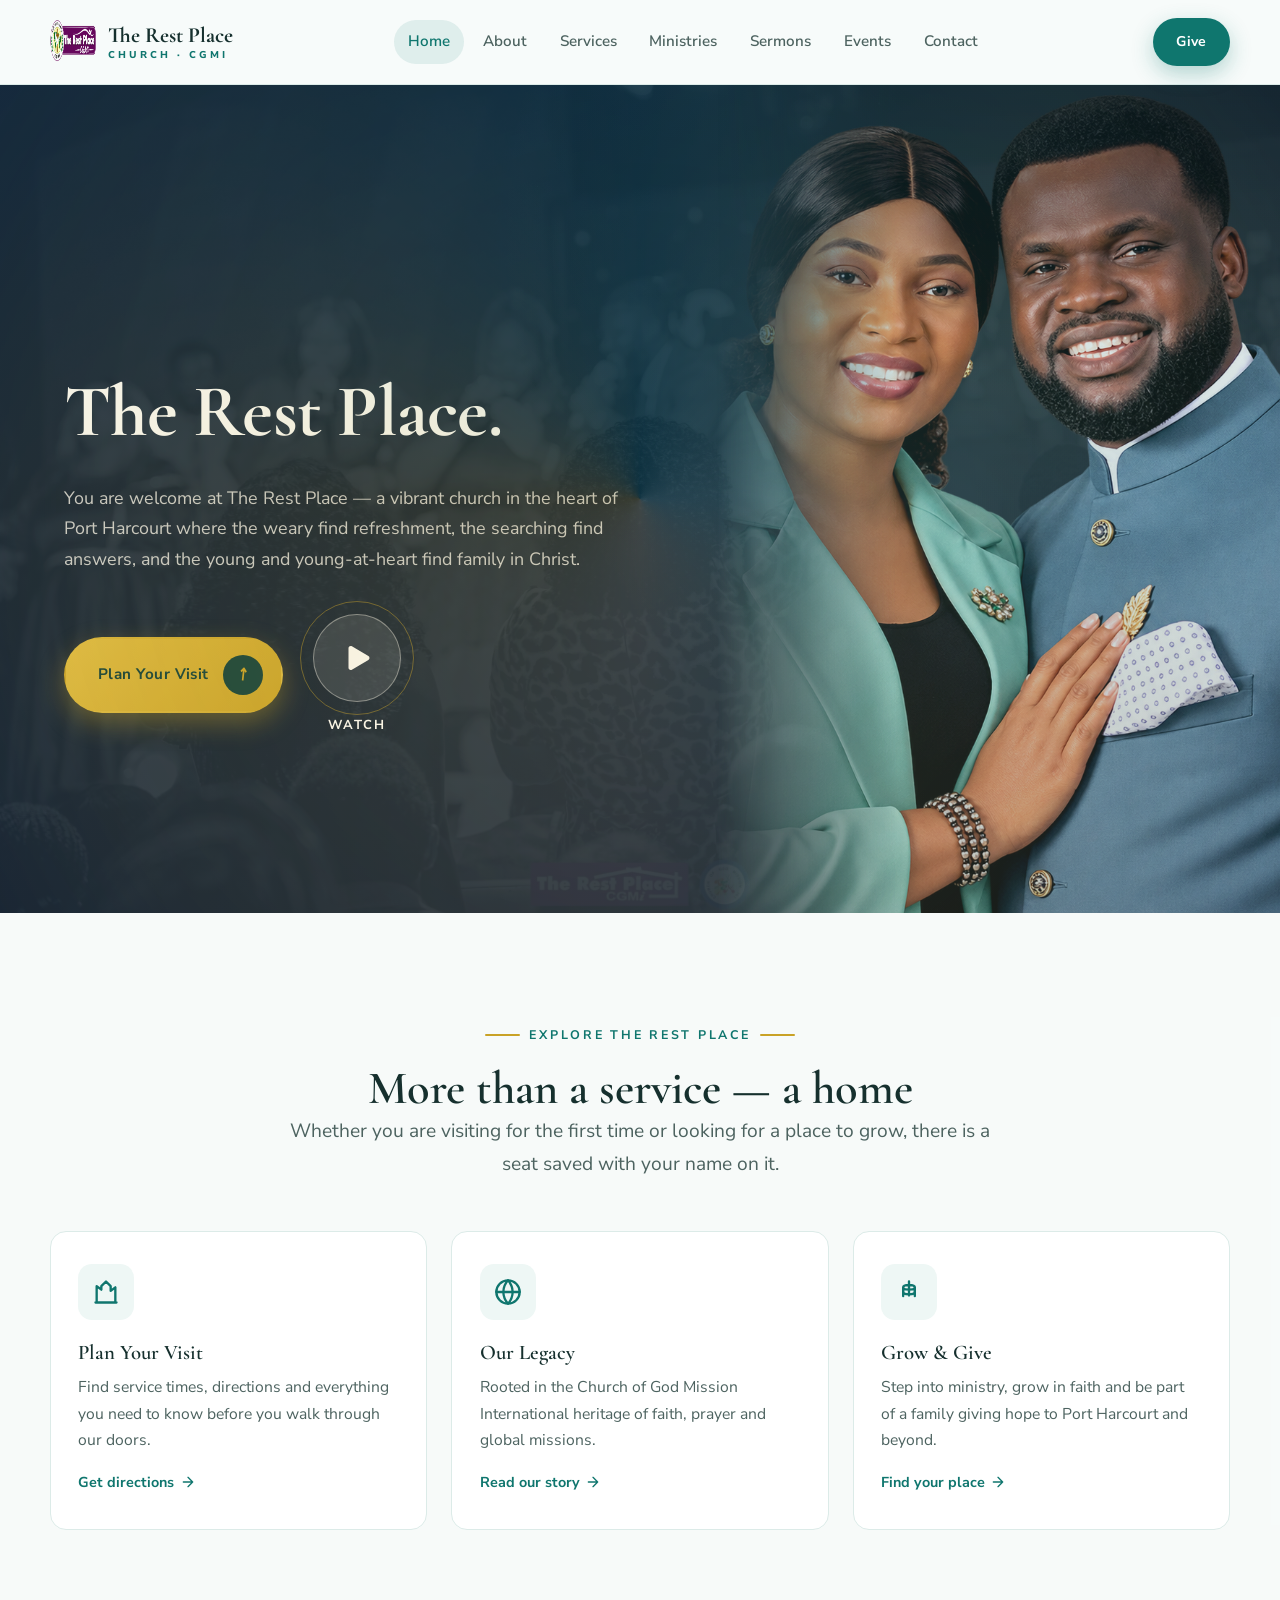
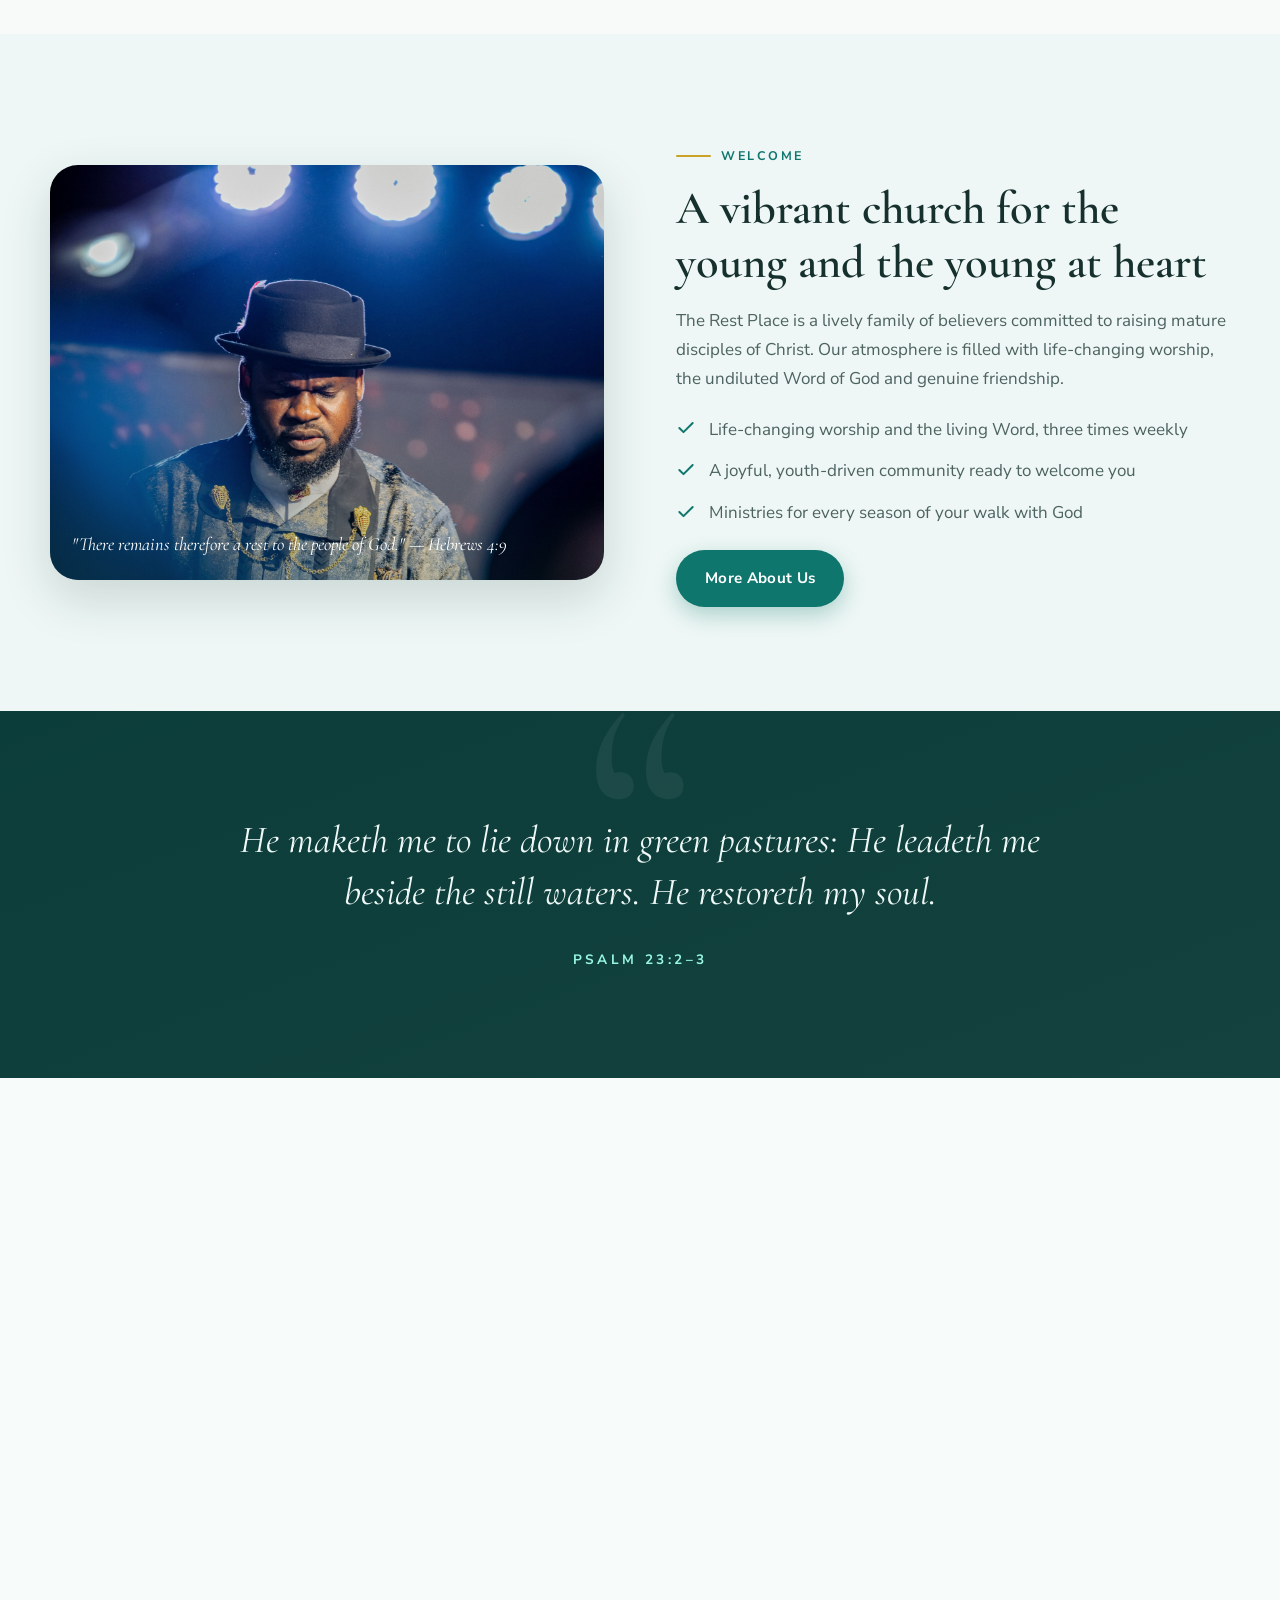
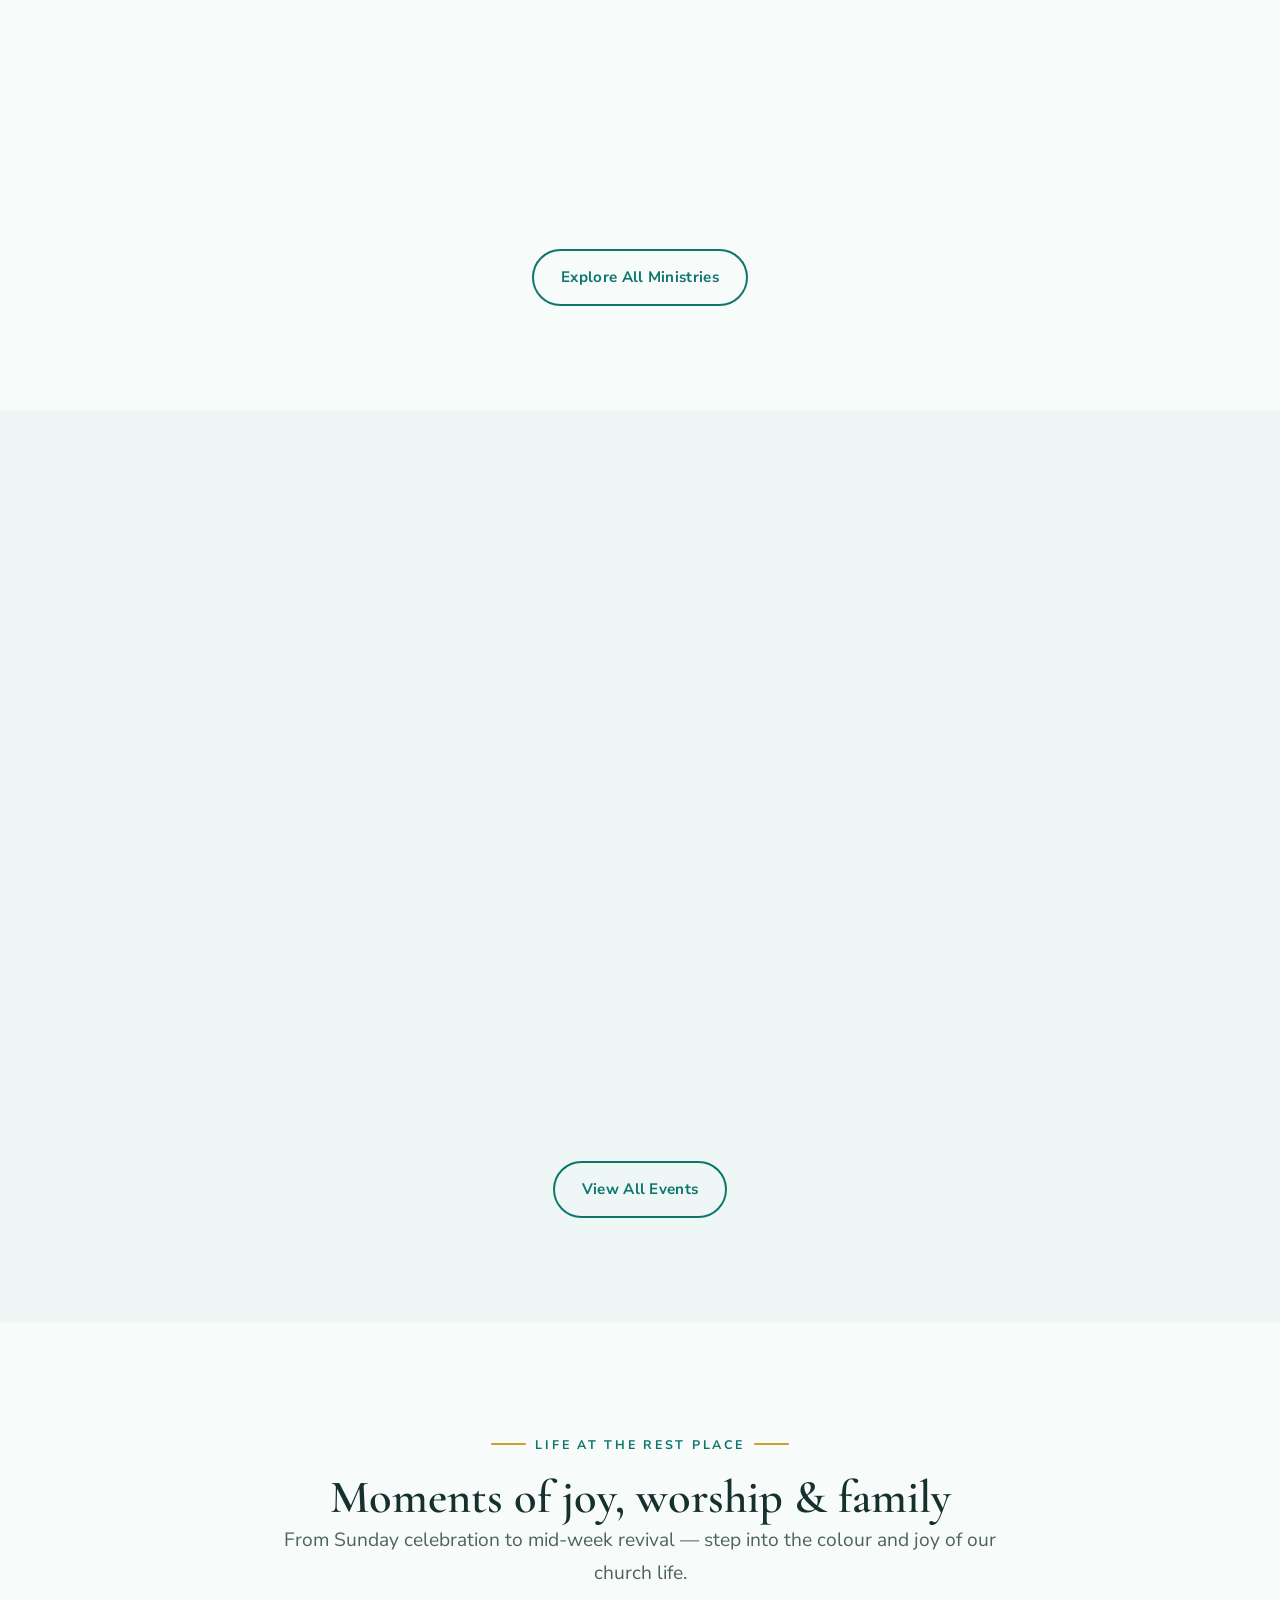
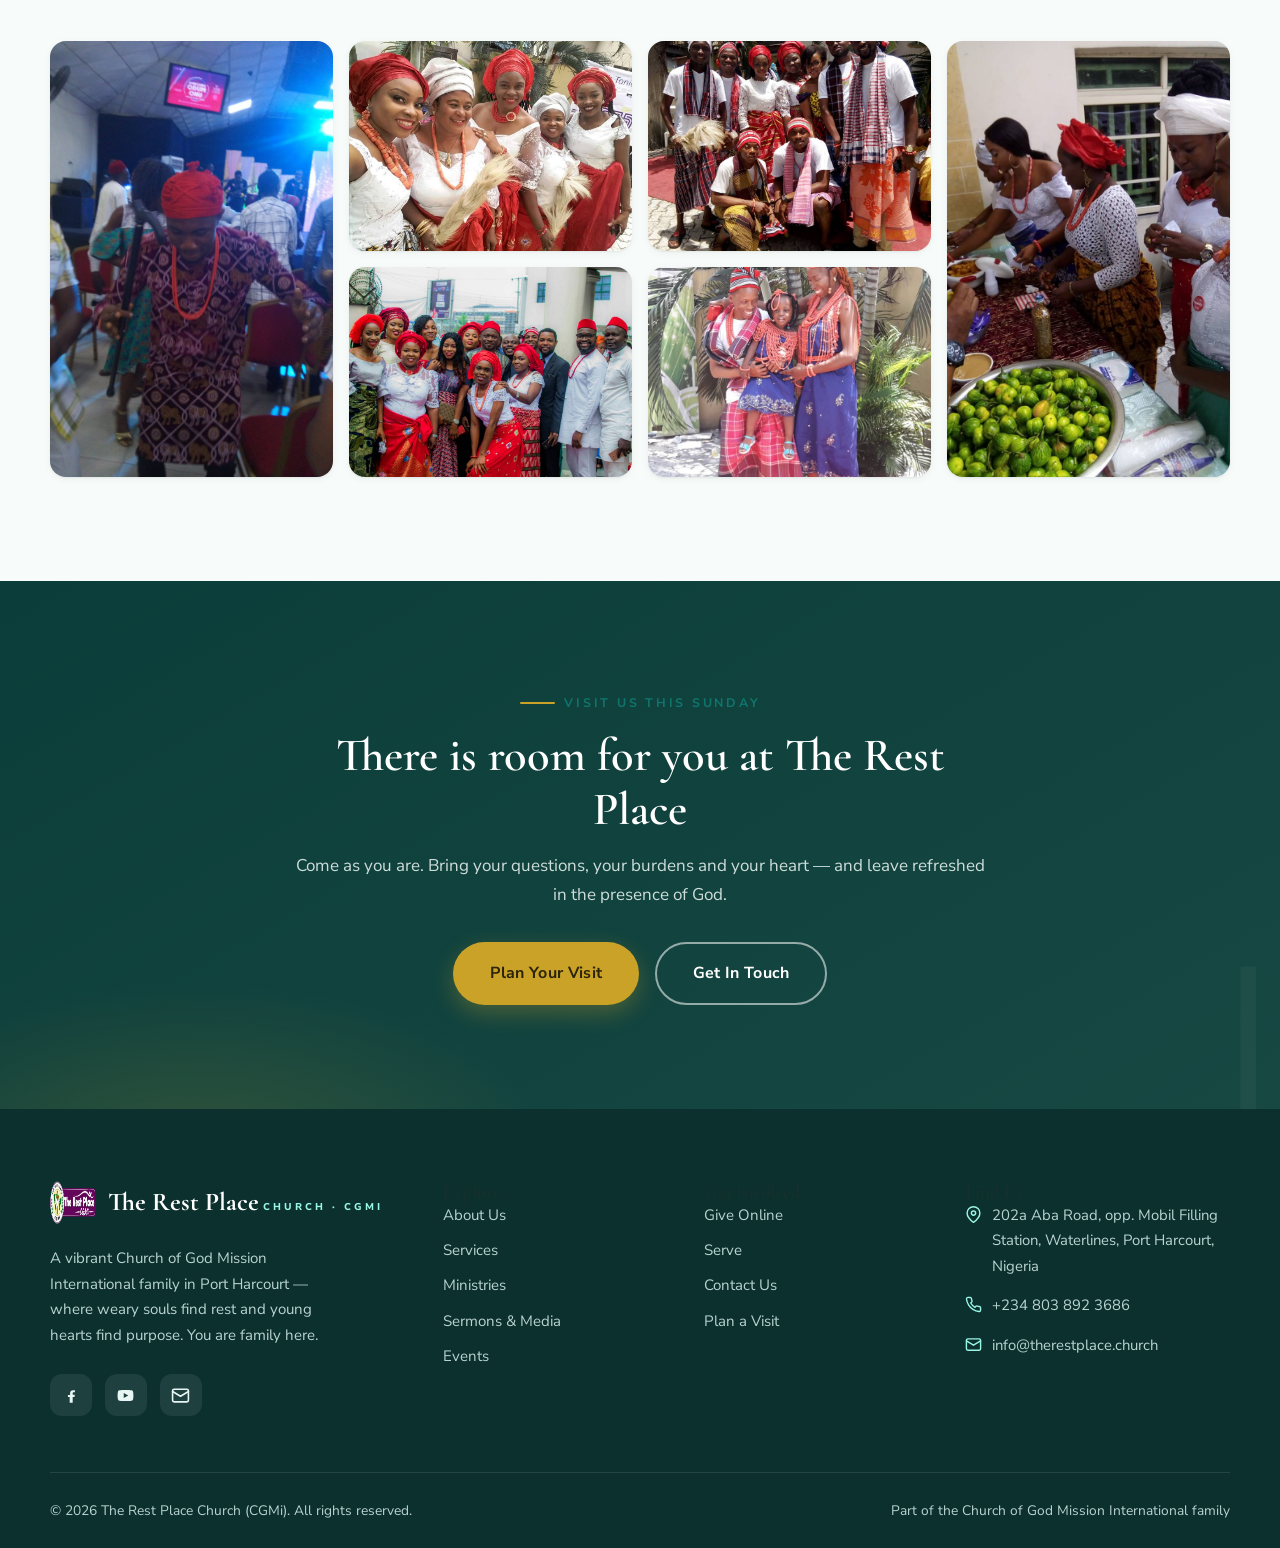
==== commit 5375bb7b: "Charis-style hero, new logo, ghost backgrounds, and ministry imagery" ====
--- a/index.html
+++ b/index.html
@@ -6,7 +6,7 @@
   <title>The Rest Place Church · CGMi | A Place of Rest for Your Soul</title>
   <meta name="description" content="The Rest Place Church (CGMi) is a vibrant church in Port Harcourt, Nigeria — a place where weary souls find rest, hope and community in Christ.">
   <meta name="theme-color" content="#0f766e">
-  <link rel="icon" type="image/svg+xml" href="img/logo.svg">
+  <link rel="icon" type="image/png" href="logo.png">
   <link rel="preconnect" href="https://fonts.googleapis.com">
   <link rel="preconnect" href="https://fonts.gstatic.com" crossorigin>
   <link href="https://fonts.googleapis.com/css2?family=Cormorant+Garamond:ital,wght@0,400;0,600;0,700;1,400&family=Nunito+Sans:wght@400;600;700;800&display=swap" rel="stylesheet">
@@ -18,7 +18,7 @@
 <header class="site-header">
   <nav class="nav" aria-label="Main navigation">
     <a class="brand" href="index.html" aria-label="The Rest Place Church – home">
-      <img class="brand__mark" src="img/logo.svg" alt="The Rest Place Church logo" width="46" height="46">
+      <img class="brand__mark" src="logo.png" alt="The Rest Place Church logo" width="152" height="52">
       <span class="brand__name">The Rest Place<span class="brand__tag">Church · CGMi</span></span>
     </a>
     <button class="nav__toggle" aria-label="Toggle menu" aria-expanded="false"><span></span><span></span><span></span></button>
@@ -39,73 +39,33 @@
 
 <!-- ================= Hero ================= -->
 <section class="hero">
-  <span class="hero__ornament hero__ornament--a" aria-hidden="true"></span>
-  <span class="hero__ornament hero__ornament--b" aria-hidden="true"></span>
-  <div class="container">
-    <div class="hero__inner">
-      <div>
-        <span class="eyebrow">Welcome Home</span>
-        <h1>A place of <em>rest</em> for your soul.</h1>
-        <p class="hero__lead">You are welcome at The Rest Place — a vibrant church in the heart of Port Harcourt where the weary find refreshment, the searching find answers, and the young and young-at-heart find family in Christ.</p>
-        <div class="hero__actions">
-          <a href="services.html" class="btn btn--primary btn--lg">Plan Your Visit</a>
-          <a href="about.html" class="btn btn--ghost btn--lg">Our Story</a>
-        </div>
-        <p class="hero__verse">
-          <svg width="18" height="18" viewBox="0 0 24 24" fill="none" stroke="currentColor" stroke-width="2" stroke-linecap="round" stroke-linejoin="round"><path d="M4 19.5A2.5 2.5 0 0 1 6.5 17H20"/><path d="M6.5 2H20v20H6.5A2.5 2.5 0 0 1 4 19.5v-15A2.5 2.5 0 0 1 6.5 2z"/></svg>
-          "Come to me, all you who labour and are heavy laden, and I will give you rest." — Matthew 11:28
-        </p>
-      </div>
-
-      <div class="hero__visual" data-reveal>
-        <div class="hero__card">
-          <div class="hero__card-head">
-            <span class="hero__card-title">Weekly Services</span>
-            <span class="hero__date-badge">Join us</span>
-          </div>
-          <div class="service-row">
-            <div>
-              <div class="service-row__time">10:00am</div>
-              <div class="service-row__label">Sunday Service</div>
-              <div class="service-row__sub">Combined worship &amp; the Word</div>
-            </div>
-            <svg width="26" height="26" viewBox="0 0 24 24" fill="none" stroke="#0f766e" stroke-width="2" stroke-linecap="round" stroke-linejoin="round"><circle cx="12" cy="12" r="10"/><path d="M6 9l6 3 6-3"/><path d="M12 12v7"/></svg>
-          </div>
-          <div class="service-row">
-            <div>
-              <div class="service-row__time">5:00pm</div>
-              <div class="service-row__label">Wednesday Service</div>
-              <div class="service-row__sub">Mid-week encounter with God</div>
-            </div>
-            <svg width="26" height="26" viewBox="0 0 24 24" fill="none" stroke="#0f766e" stroke-width="2" stroke-linecap="round" stroke-linejoin="round"><circle cx="12" cy="12" r="10"/><path d="M6 9l6 3 6-3"/><path d="M12 12v7"/></svg>
-          </div>
-          <div class="service-row">
-            <div>
-              <div class="service-row__time">5:00pm</div>
-              <div class="service-row__label">Thursday Service</div>
-              <div class="service-row__sub">Bible study &amp; prayer</div>
-            </div>
-            <svg width="26" height="26" viewBox="0 0 24 24" fill="none" stroke="#0f766e" stroke-width="2" stroke-linecap="round" stroke-linejoin="round"><circle cx="12" cy="12" r="10"/><path d="M6 9l6 3 6-3"/><path d="M12 12v7"/></svg>
-          </div>
-          <div class="hero__card-cta">
-            <a href="services.html" class="btn btn--primary" style="width:100%">See All Services</a>
-          </div>
-        </div>
-        <div class="hero__float hero__float--welcome">
-          <svg viewBox="0 0 24 24" fill="none" stroke="currentColor" stroke-width="2" stroke-linecap="round" stroke-linejoin="round"><path d="M21 10c0 7-9 13-9 13s-9-6-9-13a9 9 0 0 1 18 0z"/><circle cx="12" cy="10" r="3"/></svg>
-          You are family here
-        </div>
-        <div class="hero__float hero__float--peace">
-          <svg viewBox="0 0 24 24" fill="none" stroke="currentColor" stroke-width="2" stroke-linecap="round" stroke-linejoin="round"><path d="M12 2l9 4.9V12c0 5-3.9 9.4-9 10-5.1-.6-9-5-9-10V6.9z"/><path d="M8 12l2.7 2.7L16 9"/></svg>
-          Find your rest
-        </div>
+  <div class="hero-aurora" aria-hidden="true"></div>
+
+  <div class="hero-media">
+    <div class="hero-media-inner" role="img" aria-label="The Rest Place Church congregation in worship"></div>
+  </div>
+
+  <div class="hero-content">
+    <div class="hero-content-inner">
+      <h1 class="hero-title">The Rest Place.</h1>
+      <p class="hero-text">You are welcome at The Rest Place — a vibrant church in the heart of Port Harcourt where the weary find refreshment, the searching find answers, and the young and young-at-heart find family in Christ.</p>
+      <div class="hero__actions">
+        <a class="btn btn--gold" href="services.html">
+          <span>Plan Your Visit</span>
+          <span class="btn-icon" aria-hidden="true"><i class="icon-arrow">&#8599;</i></span>
+        </a>
+
+        <a class="btn-play" href="https://web.facebook.com/TheRestPlaceCGMi" target="_blank" rel="noopener">
+          <span class="btn-play-icon" aria-hidden="true"><svg viewBox="0 0 448 512"><path d="M424.4 214.7L72.4 6.6C43.8-10.3 0 6.1 0 47.9V464c0 37.5 40.7 60.1 72.4 41.3l352-208c31.4-18.5 31.5-64.1 0-82.6z"/></svg></span>
+          <span>Watch</span>
+        </a>
       </div>
     </div>
   </div>
 </section>
 
 <!-- ================= Quick features ================= -->
-<section class="section">
+<section class="section section--ghost">
   <div class="container">
     <div class="section-head" data-reveal>
       <span class="eyebrow">Explore The Rest Place</span>
@@ -140,7 +100,7 @@
   <div class="container">
     <div class="split">
       <div class="split__media photo" data-reveal>
-        <img src="img/gallery/worship-praise.jpg" alt="The congregation of The Rest Place in praise and worship">
+        <img src="y.jpg" alt="The congregation of The Rest Place in praise and worship">
         <p class="split__media-quote">"There remains therefore a rest to the people of God." — Hebrews 4:9</p>
       </div>
       <div class="split__body" data-reveal>
@@ -171,24 +131,33 @@
   <div class="container">
     <div class="section-head" data-reveal>
       <span class="eyebrow">Get Involved</span>
-      <h2>Ministries that welcome you</h2>
-      <p class="lead">Everyone has a place here — discover where you can serve, belong and grow.</p>
+      <h2>Everyone has a place here</h2>
+      <p class="lead">Discover where you can serve, belong and grow.</p>
     </div>
     <div class="feature-grid">
-      <div class="feature-card" data-reveal>
-        <div class="feature-card__icon"><svg width="28" height="28" viewBox="0 0 24 24" fill="none" stroke="currentColor" stroke-width="2" stroke-linecap="round" stroke-linejoin="round"><path d="M12 3v12M7 8c0 1.5 2.2 2 5 2s5-.5 5-2M7 8c0-1.5 2.2-2 5-2s5 .5 5 2M7 8v4c0 1.5 2.2 2 5 2s5-.5 5-2V8"/><path d="M7 12v3.5M17 12v3.5"/></svg></div>
-        <h3>Youth &amp; Teens</h3>
-        <p>A vibrant culture of worship, purpose and friendship for the next generation.</p>
-      </div>
-      <div class="feature-card" data-reveal data-delay="80">
-        <div class="feature-card__icon"><svg width="28" height="28" viewBox="0 0 24 24" fill="none" stroke="currentColor" stroke-width="2" stroke-linecap="round" stroke-linejoin="round"><path d="M20.8 4.6a5.5 5.5 0 0 0-7.8 0L12 5.6l-1-1a5.5 5.5 0 0 0-7.8 7.8l1 1L12 21.2l7.8-7.8 1-1a5.5 5.5 0 0 0 0-7.8z"/></svg></div>
-        <h3>Men &amp; Women</h3>
-        <p>Discipleship, fellowship and support for men and women in every season.</p>
-      </div>
-      <div class="feature-card" data-reveal data-delay="160">
-        <div class="feature-card__icon"><svg width="28" height="28" viewBox="0 0 24 24" fill="none" stroke="currentColor" stroke-width="2" stroke-linecap="round" stroke-linejoin="round"><path d="M10.3 3.9 1.8 18a2 2 0 0 0 1.7 3h17a2 2 0 0 0 1.7-3L13.7 3.9a2 2 0 0 0-3.4 0z"/><path d="M12 9v4M12 17h.01"/></svg></div>
-        <h3>Prayer &amp; Worship</h3>
-        <p>Room for the Spirit through prayer teams and a worship ministry full of life.</p>
+      <div class="feature-card feature-card--media" data-reveal>
+        <div class="feature-card__media"><img src="img/gallery/praise-dance-1.jpg" alt="Youth praising and dancing at The Rest Place"></div>
+        <div class="feature-card__body">
+          <div class="feature-card__icon"><svg width="28" height="28" viewBox="0 0 24 24" fill="none" stroke="currentColor" stroke-width="2" stroke-linecap="round" stroke-linejoin="round"><path d="M12 3v12M7 8c0 1.5 2.2 2 5 2s5-.5 5-2M7 8c0-1.5 2.2-2 5-2s5 .5 5 2M7 8v4c0 1.5 2.2 2 5 2s5-.5 5-2V8"/><path d="M7 12v3.5M17 12v3.5"/></svg></div>
+          <h3>Youth &amp; Teens</h3>
+          <p>A vibrant culture of worship, purpose and friendship for the next generation.</p>
+        </div>
+      </div>
+      <div class="feature-card feature-card--media" data-reveal data-delay="80">
+        <div class="feature-card__media"><img src="img/gallery/men-attire.jpg" alt="Men's and women's fellowship at The Rest Place"></div>
+        <div class="feature-card__body">
+          <div class="feature-card__icon"><svg width="28" height="28" viewBox="0 0 24 24" fill="none" stroke="currentColor" stroke-width="2" stroke-linecap="round" stroke-linejoin="round"><path d="M20.8 4.6a5.5 5.5 0 0 0-7.8 0L12 5.6l-1-1a5.5 5.5 0 0 0-7.8 7.8l1 1L12 21.2l7.8-7.8 1-1a5.5 5.5 0 0 0 0-7.8z"/></svg></div>
+          <h3>Men &amp; Women</h3>
+          <p>Discipleship, fellowship and support for men and women in every season.</p>
+        </div>
+      </div>
+      <div class="feature-card feature-card--media" data-reveal data-delay="160">
+        <div class="feature-card__media"><img src="hj.jpg" alt="Prayer and worship at The Rest Place"></div>
+        <div class="feature-card__body">
+          <div class="feature-card__icon"><svg width="28" height="28" viewBox="0 0 24 24" fill="none" stroke="currentColor" stroke-width="2" stroke-linecap="round" stroke-linejoin="round"><path d="M10.3 3.9 1.8 18a2 2 0 0 0 1.7 3h17a2 2 0 0 0 1.7-3L13.7 3.9a2 2 0 0 0-3.4 0z"/><path d="M12 9v4M12 17h.01"/></svg></div>
+          <h3>Prayer &amp; Worship</h3>
+          <p>Room for the Spirit through prayer teams and a worship ministry full of life.</p>
+        </div>
       </div>
     </div>
     <p class="text-center mt-3"><a href="ministries.html" class="btn btn--ghost">Explore All Ministries</a></p>
@@ -315,7 +284,7 @@
     <div class="footer-grid">
       <div class="footer-brand">
         <a class="brand" href="index.html" style="text-decoration:none">
-          <img class="brand__mark" src="img/logo.svg" alt="" width="46" height="46">
+          <img class="brand__mark" src="logo.png" alt="" width="152" height="52">
           <span>
             <span class="footer-brand__name">The Rest Place</span>
             <span class="footer-brand__tag">Church · CGMi</span>
--- a/css/style.css
+++ b/css/style.css
@@ -126,6 +126,27 @@
   background: var(--clr-surface-soft);
 }
 
+.section--ghost {
+  position: relative;
+  background-image: url("../sd.jpg");
+  background-size: cover;
+  background-position: center;
+  background-attachment: fixed;
+}
+
+.section--ghost::before {
+  content: "";
+  position: absolute;
+  inset: 0;
+  background: rgba(247, 251, 250, 0.88);
+  z-index: 0;
+}
+
+.section--ghost > .container {
+  position: relative;
+  z-index: 1;
+}
+
 .section--dark {
   background: linear-gradient(160deg, var(--clr-primary-deep), #14423e);
   color: #e8f6f3;
@@ -362,195 +383,323 @@
    ========================================================================== */
 .hero {
   position: relative;
+  display: flex;
+  align-items: stretch;
+  min-height: 92vh;
   background:
-    radial-gradient(1000px 500px at 85% -10%, rgba(153, 246, 228, 0.35), transparent 60%),
-    linear-gradient(150deg, #f3faf8 0%, #eaf6f3 55%, #e2f0ee 100%);
+    radial-gradient(circle at 85% 18%, rgba(201, 162, 39, 0.14), transparent 46%),
+    linear-gradient(150deg, rgba(13, 36, 66, 0.9) 0%, rgba(11, 29, 54, 0.92) 55%, rgba(8, 20, 39, 0.96) 100%),
+    url("../hj.jpg") center / cover no-repeat;
+  color: #fff;
   overflow: hidden;
 }
 
-.hero__inner {
-  display: grid;
-  grid-template-columns: 1.1fr 0.9fr;
-  gap: clamp(2rem, 6vw, 4rem);
-  align-items: center;
-  padding: clamp(3.5rem, 9vw, 6.5rem) 0;
-}
-
-.hero__ornament {
+/* Left media panel */
+.hero-media {
+  width: 44%;
+  flex: none;
+  position: relative;
+  z-index: 2;
+  order: 2;
+  min-height: 640px;
+  animation: heroMediaIn 1.1s ease both;
+  -webkit-mask-image: linear-gradient(to left, #000 0%, #000 calc(100% - 180px), rgba(0, 0, 0, 0) 100%);
+  mask-image: linear-gradient(to left, #000 0%, #000 calc(100% - 180px), rgba(0, 0, 0, 0) 100%);
+}
+
+.hero-media-inner {
   position: absolute;
-  border: 2px solid rgba(15, 118, 110, 0.12);
-  border-radius: 50%;
+  inset: 0;
+  background-image: url("../m.png");
+  background-size: cover;
+  background-position: center;
+}
+
+.hero-media-inner::before {
+  content: "";
+  position: absolute;
+  inset: 0;
+  background:
+    radial-gradient(circle at 26% 16%, rgba(201, 162, 39, 0.35), transparent 46%),
+    radial-gradient(circle at 80% 92%, rgba(41, 98, 160, 0.35), transparent 55%),
+    linear-gradient(160deg, #10345c 0%, #0b1d36 55%, #081427 100%);
+  opacity: 0;
   pointer-events: none;
-}
-
-.hero__ornament--a {
-  width: 420px;
-  height: 420px;
-  right: -140px;
-  top: -140px;
-}
-
-.hero__ornament--b {
-  width: 240px;
-  height: 240px;
-  right: 12%;
-  bottom: -90px;
-}
-
-.hero h1 {
-  margin: 0.25rem 0 1.2rem;
-  color: var(--clr-ink);
-}
-
-.hero h1 em {
-  font-style: normal;
-  color: var(--clr-primary);
-}
-
-.hero__lead {
-  max-width: 540px;
-  font-size: 1.2rem;
-  color: var(--clr-ink-soft);
-  margin-bottom: 2rem;
-}
-
-.hero__actions {
-  display: flex;
-  flex-wrap: wrap;
-  gap: 1rem;
-  margin-bottom: 2.6rem;
-}
-
-.hero__verse {
+  z-index: 1;
+}
+
+.hero-media-inner::after {
+  content: "";
+  position: absolute;
+  inset: 0;
+  background: linear-gradient(180deg, rgba(4, 12, 26, 0.42) 0%, rgba(4, 12, 26, 0.06) 30%, rgba(4, 12, 26, 0.22) 100%);
+  z-index: 2;
+}
+
+@keyframes heroMediaIn {
+  from { transform: translateX(40px); opacity: 0; }
+  to { transform: translateX(0); opacity: 1; }
+}
+
+/* Right content column */
+.hero-content {
+  flex: 1;
+  display: flex;
+  flex-direction: column;
+  justify-content: center;
+  position: relative;
+  z-index: 2;
+  order: 1;
+  padding: 200px clamp(24px, 5vw, 90px) 90px;
+}
+
+.hero-content-inner {
+  width: 100%;
+  max-width: 880px;
+  margin-inline: auto;
+}
+
+/* Animated conic aurora */
+.hero-aurora {
+  position: absolute;
+  inset: 0;
+  z-index: 3;
+  pointer-events: none;
+  overflow: hidden;
+}
+
+.hero-aurora::before {
+  content: "";
+  position: absolute;
+  top: 50%;
+  left: 50%;
+  width: 180vmax;
+  height: 180vmax;
+  transform: translate(-50%, -50%);
+  background: conic-gradient(
+    from 0deg,
+    #0f766e,
+    #7bc9bc,
+    #f0d78c,
+    #c9a227,
+    #0f766e
+  );
+  opacity: 0.22;
+  mix-blend-mode: screen;
+  -webkit-mask-image: radial-gradient(circle at 50% 50%, #000 0%, rgba(0, 0, 0, 0.55) 38%, transparent 62%);
+  mask-image: radial-gradient(circle at 50% 50%, #000 0%, rgba(0, 0, 0, 0.55) 38%, transparent 62%);
+  animation: aurora-spin 16s linear infinite;
+  will-change: transform;
+}
+
+@keyframes aurora-spin {
+  from { transform: translate(-50%, -50%) rotate(0deg); }
+  to { transform: translate(-50%, -50%) rotate(360deg); }
+}
+
+.hero .eyebrow {
+  color: var(--clr-accent);
+  margin-bottom: 22px;
+}
+
+.hero .eyebrow::before {
+  background: var(--clr-accent);
+}
+
+.hero-title {
+  font-family: var(--font-serif);
+  font-size: clamp(2.6rem, 6vw, 4.6rem);
+  font-weight: 700;
+  line-height: 1.1;
+  letter-spacing: -0.01em;
+  color: #fff;
+  margin: 0 0 30px;
+  max-width: 860px;
+}
+
+.hero-title em {
+  font-style: italic;
+  color: var(--clr-accent);
+}
+
+.hero-text {
+  font-size: 1.12rem;
+  line-height: 1.7;
+  color: rgba(255, 255, 255, 0.78);
+  max-width: 640px;
+  margin-bottom: 40px;
+}
+
+/* Gold pill button with circular arrow icon */
+.btn--gold {
   display: inline-flex;
   align-items: center;
-  gap: 0.7rem;
-  color: var(--clr-ink-faint);
-  font-size: 0.9rem;
-  font-style: italic;
-}
-
-.hero__verse svg { flex-shrink: 0; }
-
-.hero__visual {
+  gap: 14px;
+  padding: 16px 18px 16px 32px;
+  border-radius: 999px;
+  font-size: 0.95rem;
+  font-weight: 700;
+  letter-spacing: 0.03em;
+  text-transform: capitalize;
+  background: linear-gradient(135deg, #e0bd45, #c9a227);
+  color: var(--clr-primary-deep);
+  box-shadow: 0 10px 26px rgba(201, 162, 39, 0.4);
+  transition: all 0.3s ease;
+}
+
+.btn--gold:hover {
+  transform: translateY(-2px);
+  box-shadow: 0 14px 32px rgba(201, 162, 39, 0.5);
+  color: var(--clr-primary-deep);
+}
+
+.btn--gold .btn-icon {
+  width: 40px;
+  height: 40px;
+  border-radius: 50%;
+  background-color: var(--clr-primary-deep);
+  color: var(--clr-accent);
+  display: inline-flex;
+  align-items: center;
+  justify-content: center;
+  font-size: 15px;
+  font-style: normal;
+  flex: none;
+  transition: all 0.3s ease;
+}
+
+.btn--gold:hover .btn-icon {
+  background-color: #fff;
+  color: var(--clr-primary-deep);
+}
+
+.icon-arrow {
+  display: inline-block;
+  transform: rotate(-45deg);
+}
+
+.hero__actions {
+  display: flex;
+  align-items: center;
+  flex-wrap: wrap;
+  gap: 30px;
+  margin-top: 8px;
+}
+
+/* Hero meta row: counter + label + play */
+.hero-meta {
+  display: flex;
+  align-items: center;
+  gap: 26px;
+  margin-top: 42px;
+  flex-wrap: wrap;
+}
+
+.hero-meta-item {
+  display: flex;
+  align-items: center;
+  gap: 18px;
+}
+
+.hero-counter {
+  font-family: var(--font-serif);
+  font-size: 52px;
+  font-weight: 700;
+  color: #fff;
+  line-height: 1;
+  display: flex;
+  align-items: baseline;
+}
+
+.hero-counter .suffix {
+  color: var(--clr-accent);
+  font-size: 34px;
+  margin-left: 6px;
+}
+
+.hero-dot {
+  width: 13px;
+  height: 13px;
+  border-radius: 50%;
+  background-color: var(--clr-accent);
+  display: inline-block;
+  flex: none;
+}
+
+.hero-meta-label {
+  margin-top: 6px;
+  font-size: 0.95rem;
+  font-weight: 600;
+  color: rgba(255, 255, 255, 0.82);
+  line-height: 1.5;
+}
+
+.hero-meta-divider {
+  width: 1px;
+  height: 58px;
+  background-color: rgba(255, 255, 255, 0.2);
+  flex: none;
+}
+
+/* Pulsing play button */
+.btn-play {
+  display: inline-flex;
+  flex-direction: column;
+  align-items: center;
+  gap: 12px;
+  color: #fff;
+  font-size: 13px;
+  font-weight: 700;
+  letter-spacing: 0.16em;
+  text-transform: uppercase;
+  transition: color 0.3s ease;
+}
+
+.btn-play-icon {
+  width: 88px;
+  height: 88px;
+  border-radius: 50%;
+  background-color: rgba(255, 255, 255, 0.12);
+  border: 1px solid rgba(255, 255, 255, 0.4);
+  display: flex;
+  align-items: center;
+  justify-content: center;
   position: relative;
-}
-
-.hero__card {
-  background: var(--clr-surface);
-  border-radius: var(--radius-lg);
-  box-shadow: var(--shadow-lg);
-  padding: clamp(1.5rem, 4vw, 2.5rem);
-  position: relative;
-  overflow: hidden;
-}
-
-.hero__card::before {
+  transition: all 0.3s ease;
+}
+
+.btn-play-icon::after {
   content: "";
   position: absolute;
-  inset: 0 0 auto 0;
-  height: 6px;
-  background: linear-gradient(90deg, var(--clr-primary), var(--clr-accent));
-}
-
-.hero__card-head {
-  display: flex;
-  align-items: center;
-  justify-content: space-between;
-  gap: 1rem;
-  margin-bottom: 1.4rem;
-}
-
-.hero__card-title {
-  font-size: 0.8rem;
-  font-weight: 800;
-  text-transform: uppercase;
-  letter-spacing: 0.18em;
-  color: var(--clr-ink-faint);
-}
-
-.hero__date-badge {
-  font-size: 0.8rem;
-  font-weight: 800;
-  color: var(--clr-primary);
-  background: var(--clr-surface-soft);
-  border-radius: 999px;
-  padding: 0.35rem 0.8rem;
-}
-
-.service-row {
-  display: flex;
-  align-items: center;
-  justify-content: space-between;
-  gap: 1rem;
-  padding: 1rem 0;
-  border-bottom: 1px dashed var(--clr-line);
-}
-
-.service-row:last-child { border-bottom: none; }
-
-.service-row__time {
-  font-family: var(--font-serif);
-  font-size: 1.55rem;
-  font-weight: 700;
-  color: var(--clr-primary);
-  line-height: 1;
-  white-space: nowrap;
-}
-
-.service-row__label {
-  font-weight: 700;
-  font-size: 0.98rem;
-}
-
-.service-row__sub {
-  font-size: 0.82rem;
-  color: var(--clr-ink-faint);
-}
-
-.hero__card-cta {
-  margin-top: 1.6rem;
-}
-
-.hero__float {
-  position: absolute;
-  background: #fff;
-  border-radius: var(--radius);
-  box-shadow: var(--shadow-lg);
-  padding: 0.9rem 1.3rem;
-  display: flex;
-  align-items: center;
-  gap: 0.8rem;
-  font-size: 0.9rem;
-  font-weight: 700;
-  color: var(--clr-ink);
-  animation: floaty 5s ease-in-out infinite;
-}
-
-.hero__float--welcome {
-  bottom: -24px;
-  left: -28px;
-  animation-delay: 0.6s;
-}
-
-.hero__float--peace {
-  top: 12%;
-  right: -22px;
-  animation-delay: 1.4s;
-}
-
-.hero__float svg {
-  width: 30px;
-  height: 30px;
-  padding: 6px;
+  inset: -14px;
   border-radius: 50%;
-  background: var(--clr-accent-soft);
+  border: 1px solid rgba(201, 162, 39, 0.45);
+  animation: playPulse 2.4s ease-out infinite;
+}
+
+.btn-play-icon svg {
+  width: 24px;
+  height: 24px;
+  fill: #fff;
+  margin-left: 4px;
+}
+
+.btn-play:hover {
   color: var(--clr-accent);
 }
 
-@keyframes floaty {
-  0%, 100% { transform: translateY(0); }
-  50% { transform: translateY(-10px); }
+.btn-play:hover .btn-play-icon {
+  background-color: var(--clr-accent);
+  border-color: var(--clr-accent);
+}
+
+.btn-play:hover .btn-play-icon svg {
+  fill: var(--clr-primary-deep);
+}
+
+@keyframes playPulse {
+  0% { transform: scale(1); opacity: 0.9; }
+  100% { transform: scale(1.7); opacity: 0; }
 }
 
 /* ==========================================================================
@@ -574,6 +723,37 @@
   transform: translateY(-6px);
   box-shadow: var(--shadow);
   border-color: rgba(15, 118, 110, 0.35);
+}
+
+.feature-card--media {
+  overflow: hidden;
+  padding: 0;
+  display: flex;
+  flex-direction: column;
+}
+
+.feature-card__media {
+  aspect-ratio: 16 / 10;
+  overflow: hidden;
+}
+
+.feature-card__media img {
+  width: 100%;
+  height: 100%;
+  object-fit: cover;
+  transition: transform 0.4s ease;
+}
+
+.feature-card--media:hover .feature-card__media img {
+  transform: scale(1.06);
+}
+
+.feature-card__body {
+  padding: 1.6rem 1.7rem 2rem;
+}
+
+.feature-card__body .feature-card__icon {
+  margin-bottom: 1.1rem;
 }
 
 .feature-card__icon {
@@ -1594,14 +1774,37 @@
    Responsive
    ========================================================================== */
 @media (max-width: 980px) {
-  .hero__inner,
   .split {
     grid-template-columns: 1fr;
   }
 
+  .section--ghost {
+    background-attachment: scroll;
+  }
+
   .split--reverse .split__media { order: 0; }
 
-  .hero__float { display: none; }
+  .hero {
+    flex-direction: column;
+    min-height: auto;
+  }
+
+  .hero-media {
+    order: 1;
+    width: 100%;
+    min-height: clamp(300px, 44vh, 420px);
+    -webkit-mask-image: none;
+    mask-image: none;
+  }
+
+  .hero-media-inner::after {
+    background: linear-gradient(180deg, rgba(4, 12, 26, 0.4) 0%, rgba(4, 12, 26, 0.06) 30%, rgba(4, 12, 26, 0.34) 100%);
+  }
+
+  .hero-content {
+    order: 2;
+    padding: 72px clamp(24px, 5vw, 60px) 84px;
+  }
 
   .footer-grid {
     grid-template-columns: 1fr 1fr;
@@ -1655,8 +1858,8 @@
     grid-template-columns: 1fr;
   }
 
-  .hero__card {
-    margin: 0 1rem;
+  .hero-title {
+    font-size: clamp(2.4rem, 9vw, 3.4rem);
   }
 }
 
@@ -1672,7 +1875,49 @@
 
   .brand__name { font-size: 1.15rem; }
 
-  .hero__card { margin: 0; }
+  .hero-media {
+    min-height: clamp(220px, 36vh, 280px);
+  }
+
+  .hero-content {
+    padding: 40px var(--gutter) 70px;
+  }
+
+  .hero-text {
+    font-size: 1rem;
+    margin-bottom: 30px;
+  }
+
+  .hero-meta {
+    align-items: flex-start;
+    gap: 20px;
+  }
+
+  .hero-meta-divider {
+    display: none;
+  }
+
+  .hero-counter {
+    font-size: 40px;
+  }
+
+  .hero-counter .suffix {
+    font-size: 27px;
+  }
+
+  .hero-meta-label {
+    font-size: 0.85rem;
+  }
+
+  .btn-play-icon {
+    width: 76px;
+    height: 76px;
+  }
+
+  .btn-play-icon svg {
+    width: 20px;
+    height: 20px;
+  }
 }
 
 @media (prefers-reduced-motion: reduce) {
@@ -1682,5 +1927,8 @@
     transform: none;
     transition: none;
   }
-  .hero__float { animation: none; }
-}
+  .hero-aurora::before,
+  .btn-play-icon::after {
+    animation: none;
+  }
+}
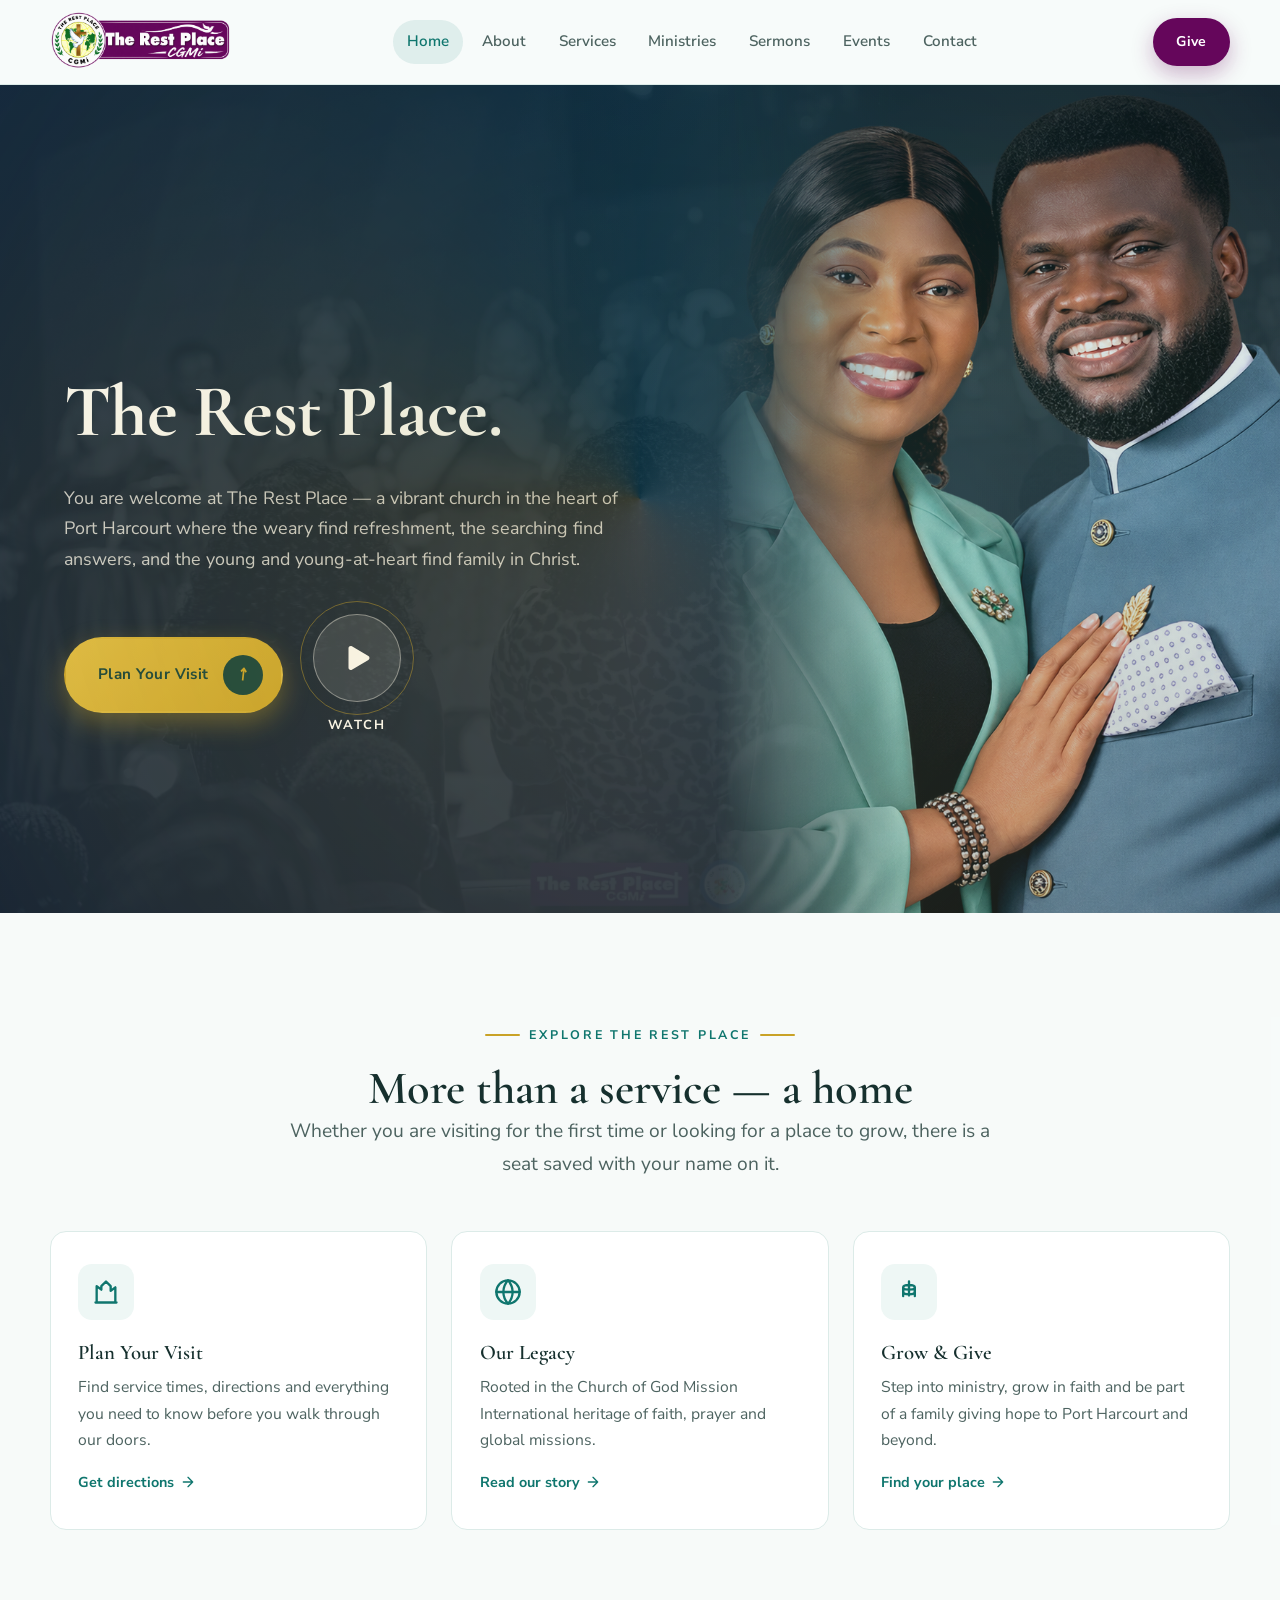
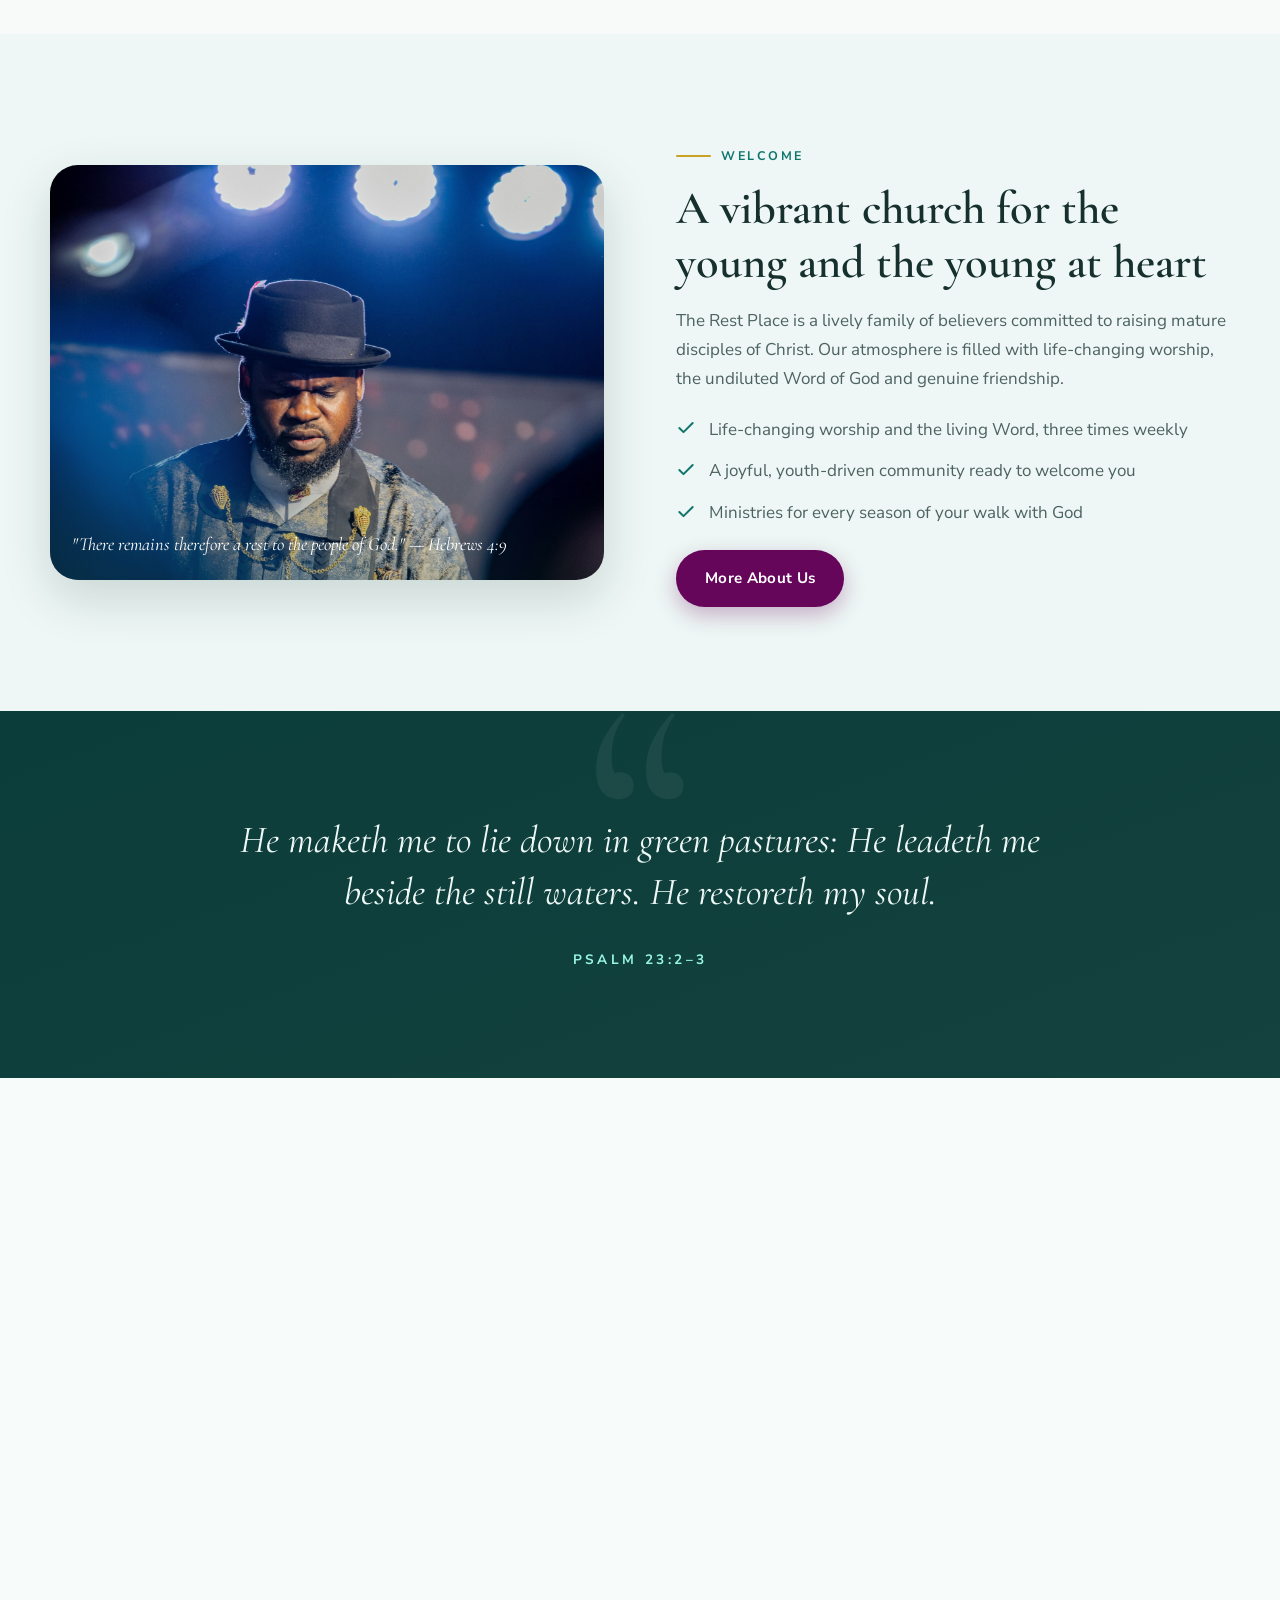
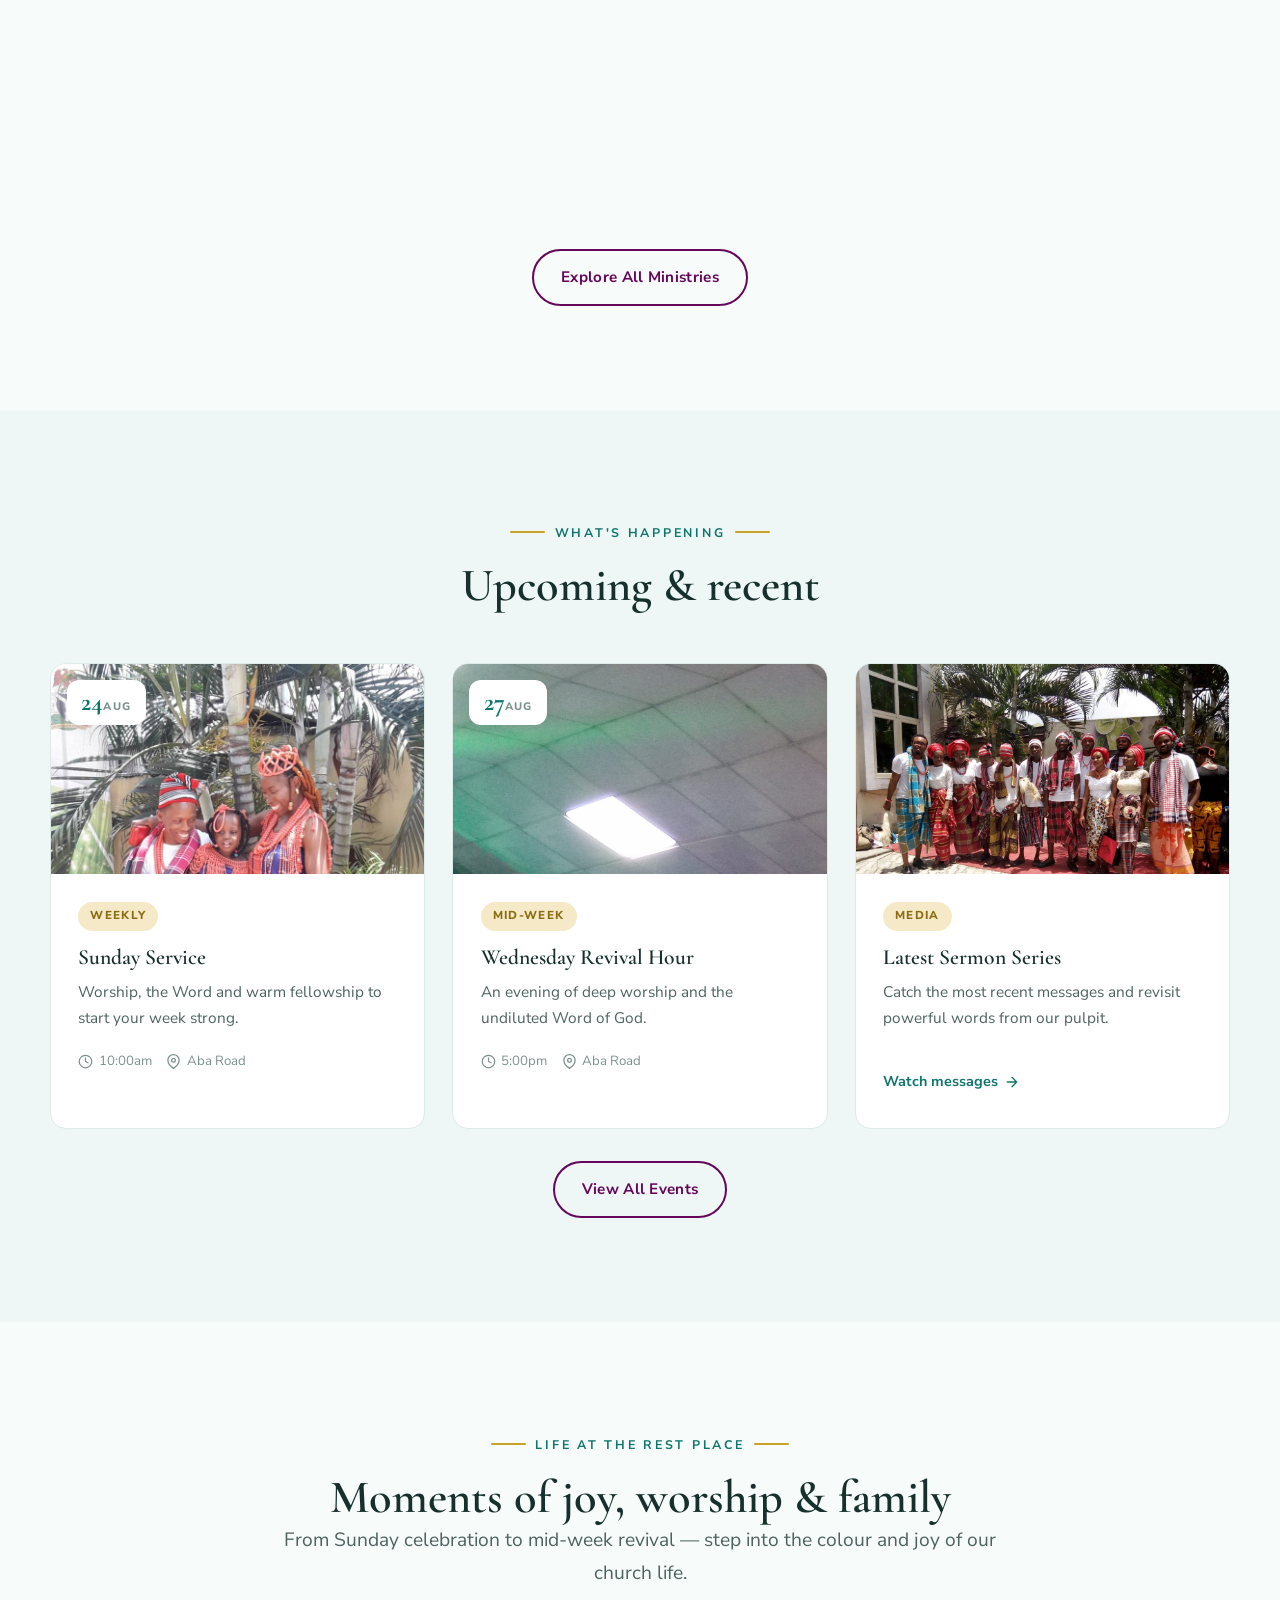
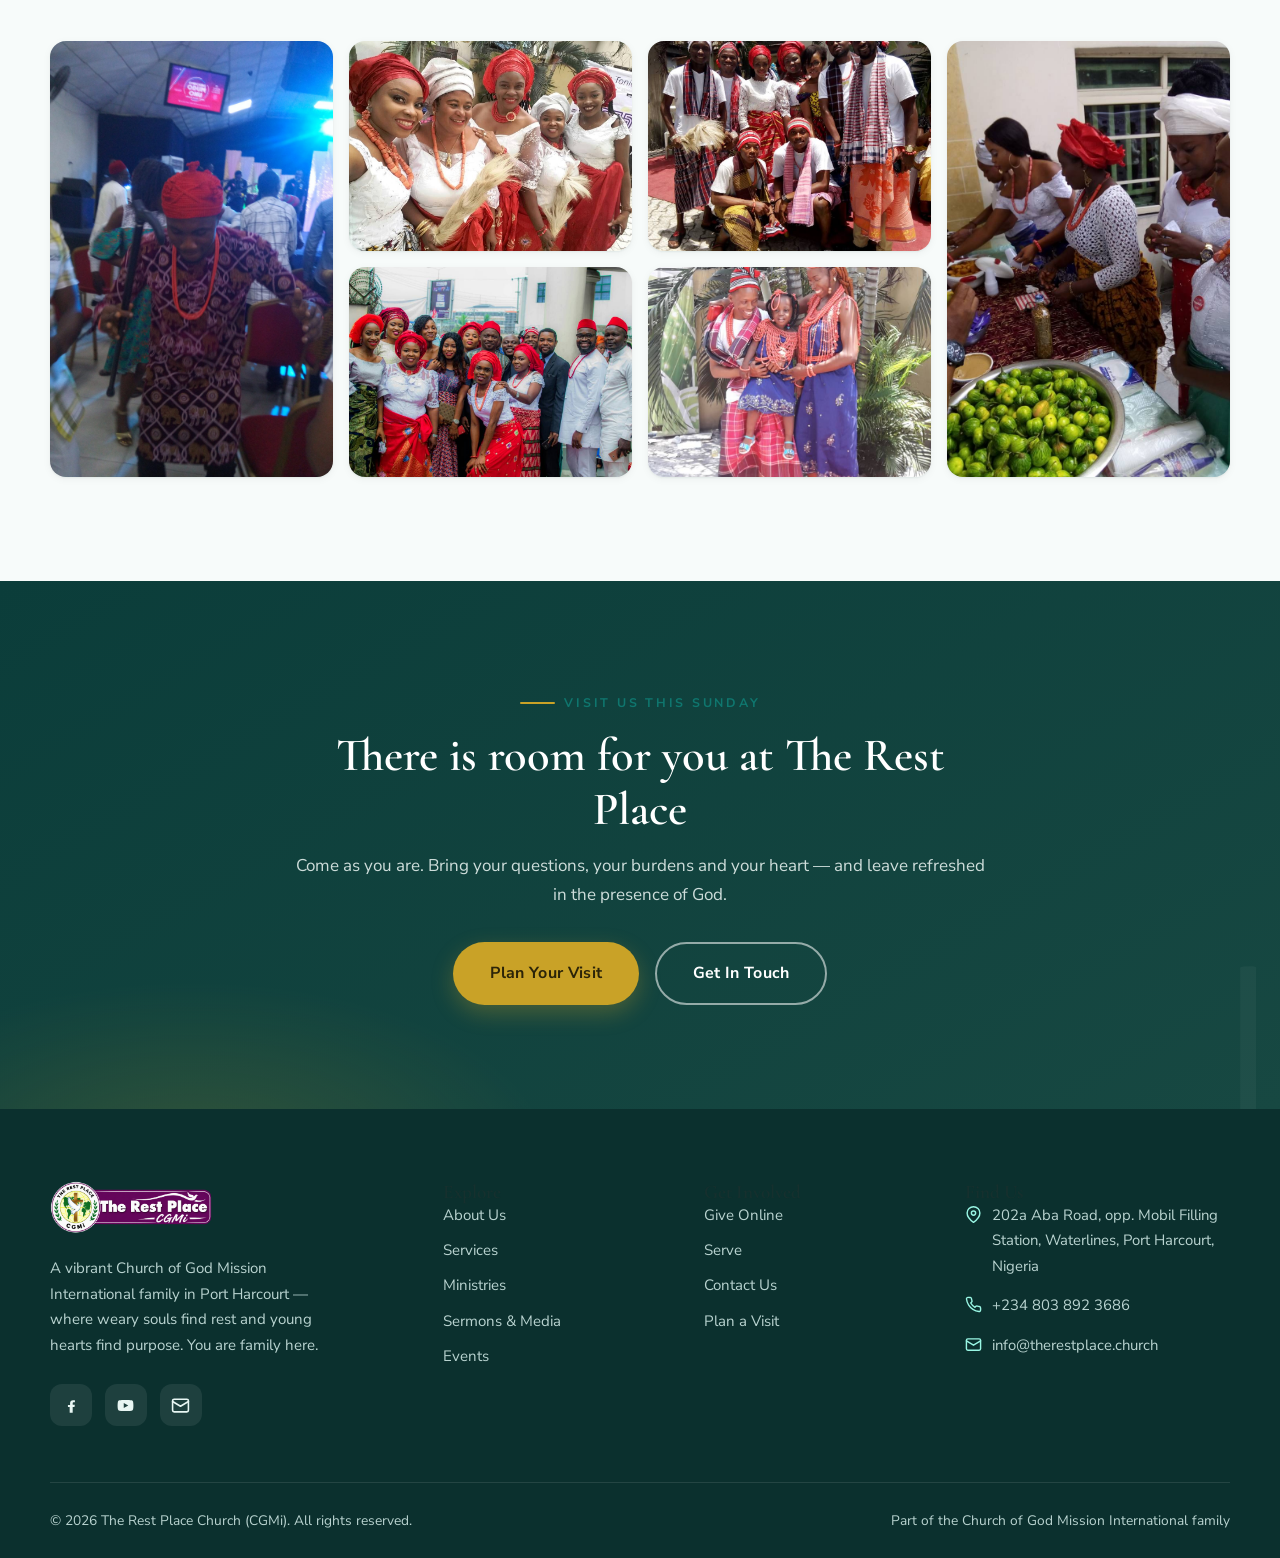
==== commit 9899930b: "Remove logo text, swap hero image column, purple buttons" ====
--- a/index.html
+++ b/index.html
@@ -19,7 +19,6 @@
   <nav class="nav" aria-label="Main navigation">
     <a class="brand" href="index.html" aria-label="The Rest Place Church – home">
       <img class="brand__mark" src="logo.png" alt="The Rest Place Church logo" width="152" height="52">
-      <span class="brand__name">The Rest Place<span class="brand__tag">Church · CGMi</span></span>
     </a>
     <button class="nav__toggle" aria-label="Toggle menu" aria-expanded="false"><span></span><span></span><span></span></button>
     <div class="nav__links">
@@ -284,11 +283,7 @@
     <div class="footer-grid">
       <div class="footer-brand">
         <a class="brand" href="index.html" style="text-decoration:none">
-          <img class="brand__mark" src="logo.png" alt="" width="152" height="52">
-          <span>
-            <span class="footer-brand__name">The Rest Place</span>
-            <span class="footer-brand__tag">Church · CGMi</span>
-          </span>
+          <img class="brand__mark" src="logo.png" alt="The Rest Place Church logo" width="152" height="52">
         </a>
         <p>A vibrant Church of God Mission International family in Port Harcourt — where weary souls find rest and young hearts find purpose. You are family here.</p>
         <div class="social-row">
--- a/css/style.css
+++ b/css/style.css
@@ -204,16 +204,16 @@
 .btn:active { transform: translateY(1px); }
 
 .btn--primary {
-  background: var(--clr-primary);
+  background: #65065B;
   color: #fff;
-  box-shadow: 0 8px 22px rgba(15, 118, 110, 0.3);
+  box-shadow: 0 8px 22px rgba(101, 6, 91, 0.3);
 }
 
 .btn--primary:hover {
-  background: var(--clr-primary-dark);
+  background: #7a2b70;
   color: #fff;
   transform: translateY(-2px);
-  box-shadow: 0 12px 28px rgba(15, 118, 110, 0.38);
+  box-shadow: 0 12px 28px rgba(101, 6, 91, 0.38);
 }
 
 .btn--accent {
@@ -230,12 +230,12 @@
 
 .btn--ghost {
   background: transparent;
-  color: var(--clr-primary);
-  border-color: var(--clr-primary);
+  color: #65065B;
+  border-color: #65065B;
 }
 
 .btn--ghost:hover {
-  background: var(--clr-primary);
+  background: #65065B;
   color: #fff;
   transform: translateY(-2px);
 }
@@ -296,28 +296,9 @@
 }
 
 .brand__mark {
-  width: 46px;
-  height: 46px;
+  height: 62px;
+  width: auto;
   flex-shrink: 0;
-}
-
-.brand__name {
-  font-family: var(--font-serif);
-  font-size: 1.35rem;
-  font-weight: 700;
-  line-height: 1.05;
-  color: var(--clr-ink);
-}
-
-.brand__tag {
-  display: block;
-  font-family: var(--font-sans);
-  font-size: 0.62rem;
-  font-weight: 800;
-  letter-spacing: 0.3em;
-  text-transform: uppercase;
-  color: var(--clr-primary);
-  margin-top: 0.2rem;
 }
 
 .nav__links {
@@ -1590,20 +1571,8 @@
   max-width: 300px;
 }
 
-.footer-brand__name {
-  font-family: var(--font-serif);
-  font-size: 1.6rem;
-  font-weight: 700;
-  color: #fff;
-  line-height: 1.05;
-}
-
-.footer-brand__tag {
-  font-size: 0.62rem;
-  font-weight: 800;
-  letter-spacing: 0.3em;
-  text-transform: uppercase;
-  color: var(--clr-primary-light);
+.footer-brand .brand__mark {
+  height: 56px;
 }
 
 .footer h4 {
@@ -1873,7 +1842,9 @@
     grid-template-columns: repeat(2, 1fr);
   }
 
-  .brand__name { font-size: 1.15rem; }
+  .brand__mark {
+    height: 48px;
+  }
 
   .hero-media {
     min-height: clamp(220px, 36vh, 280px);
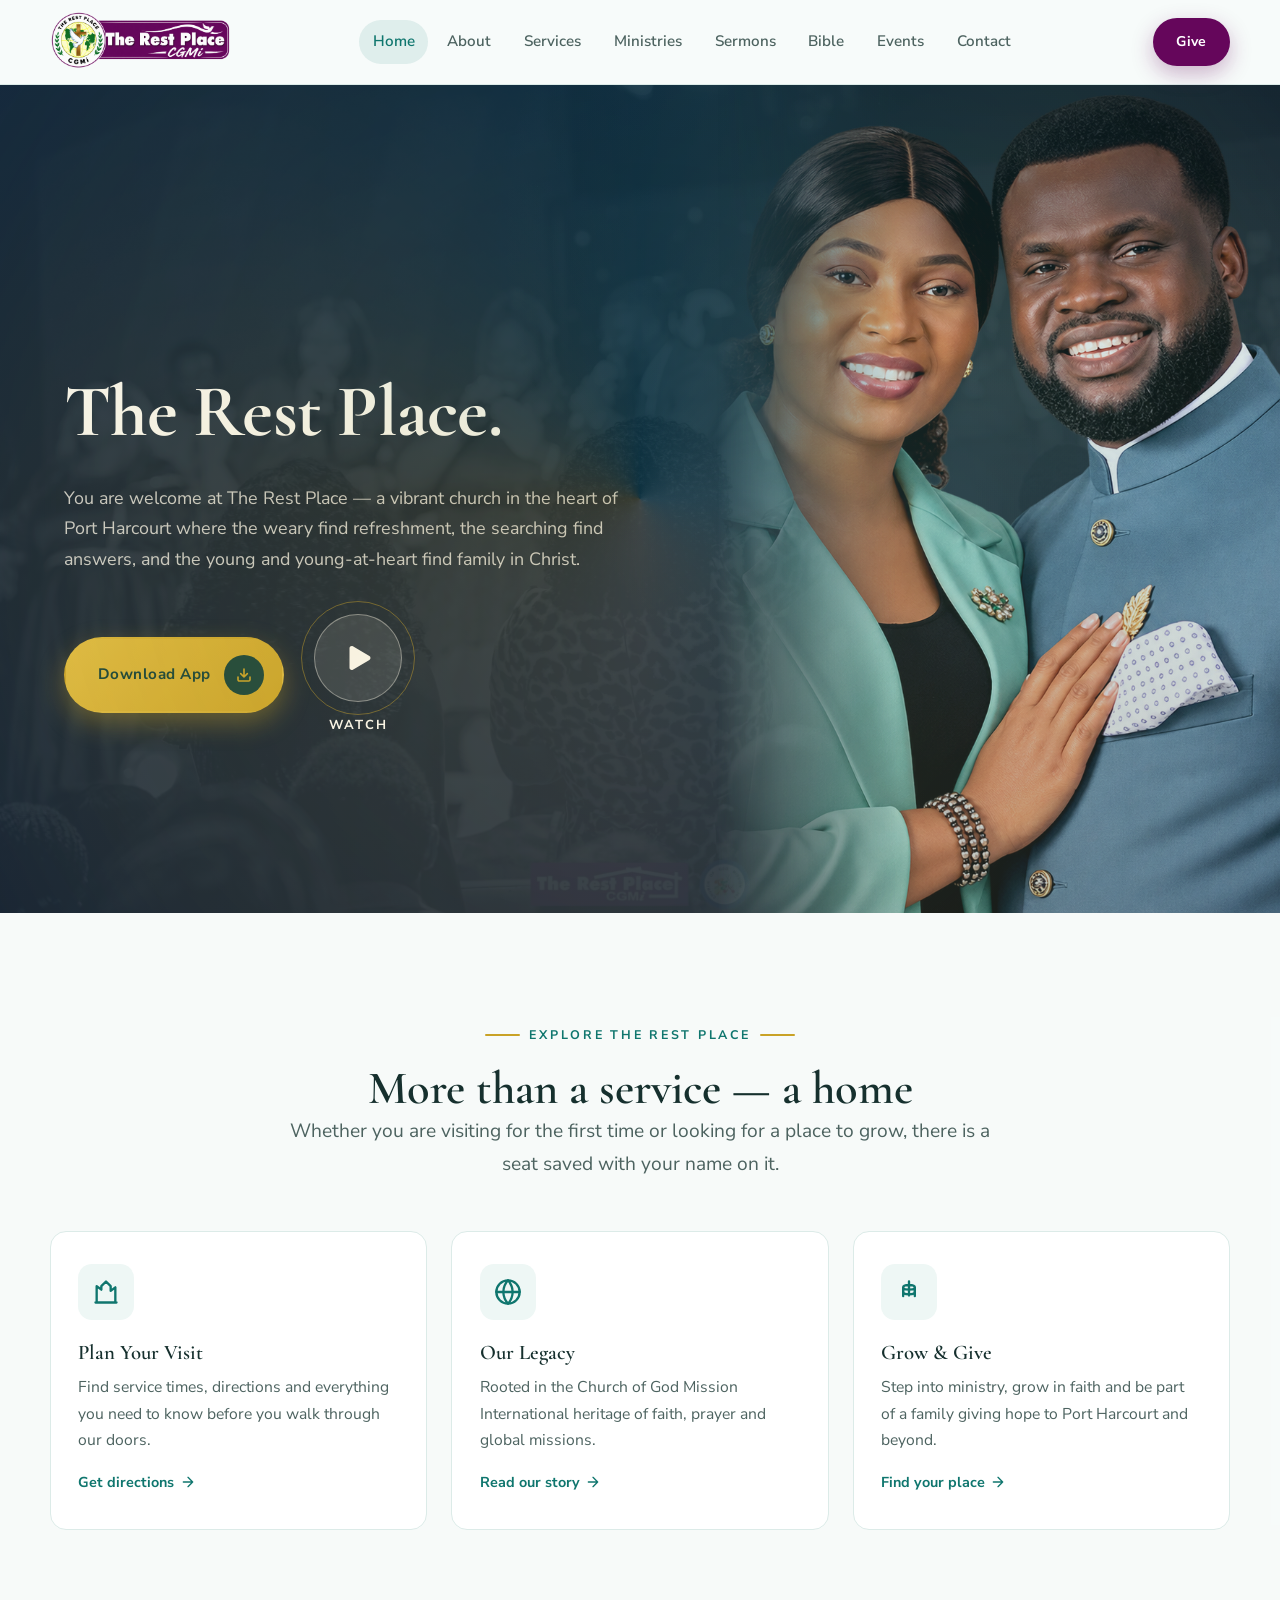
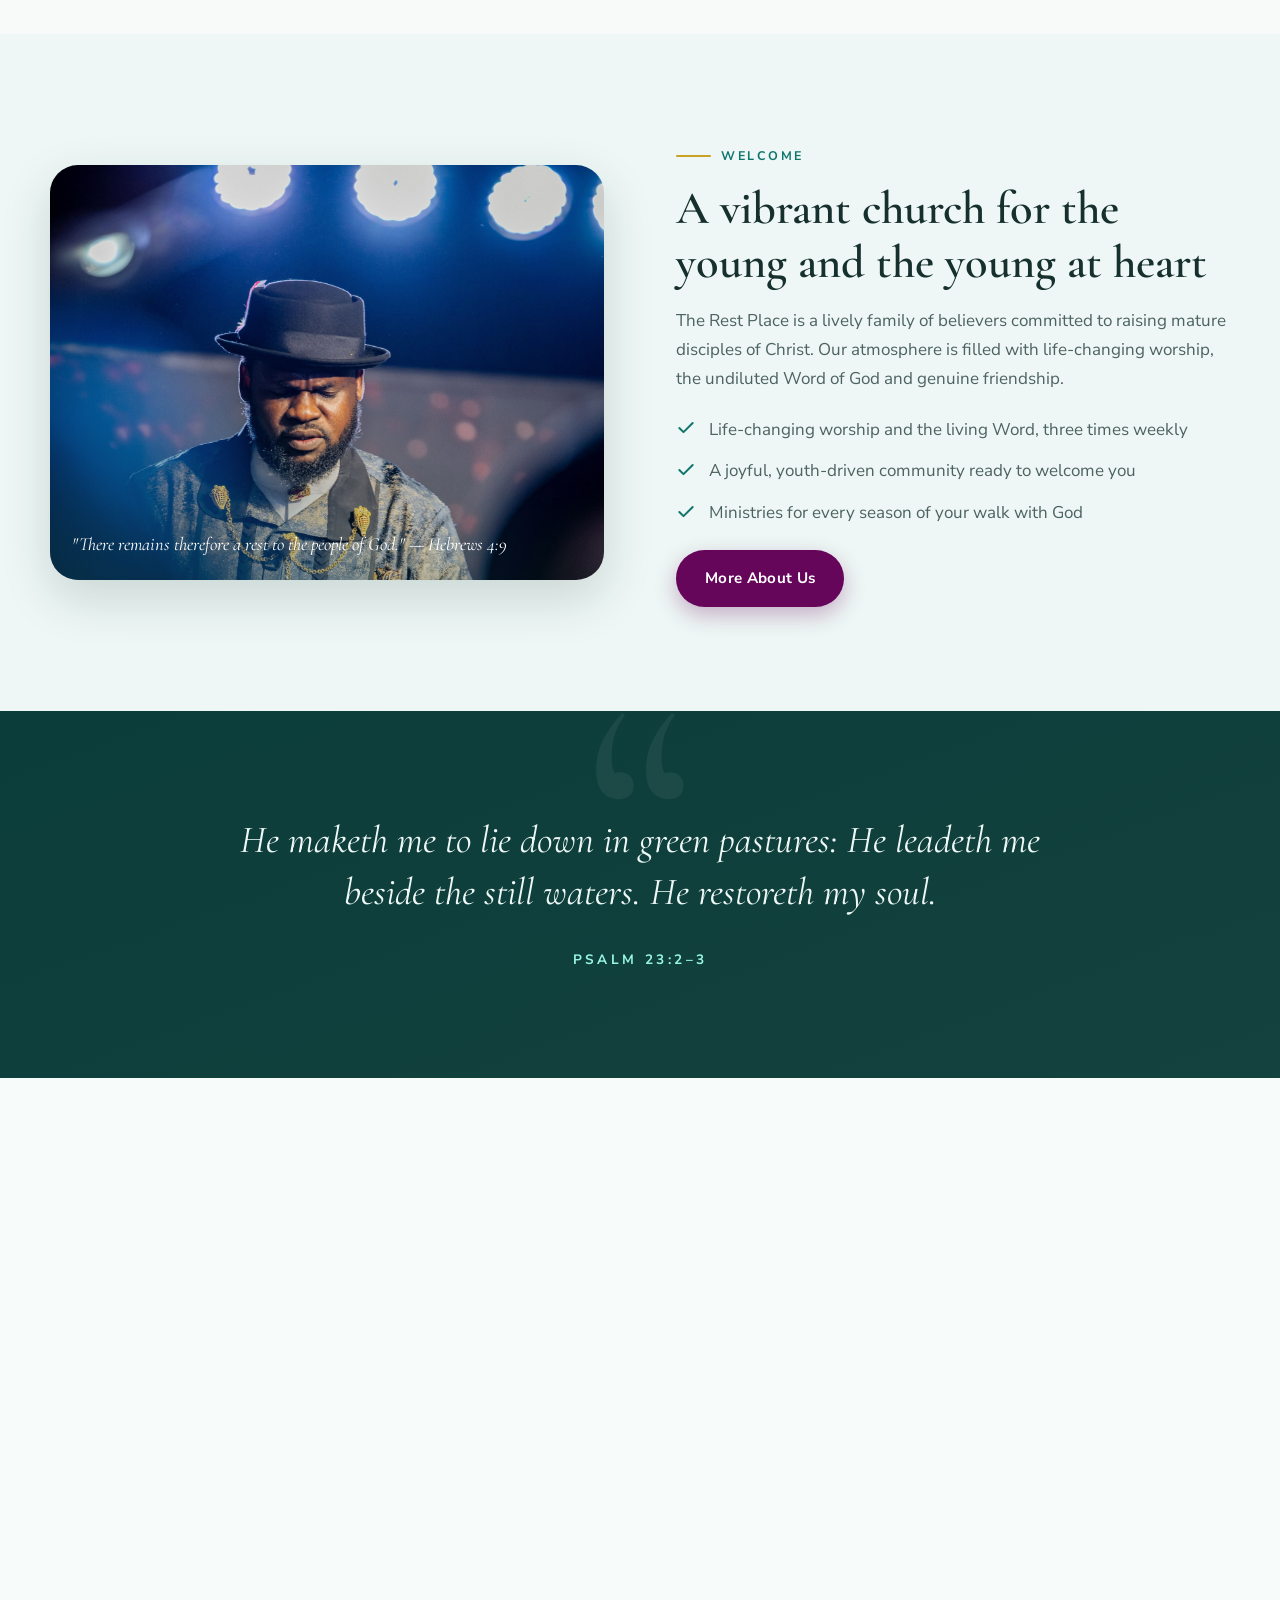
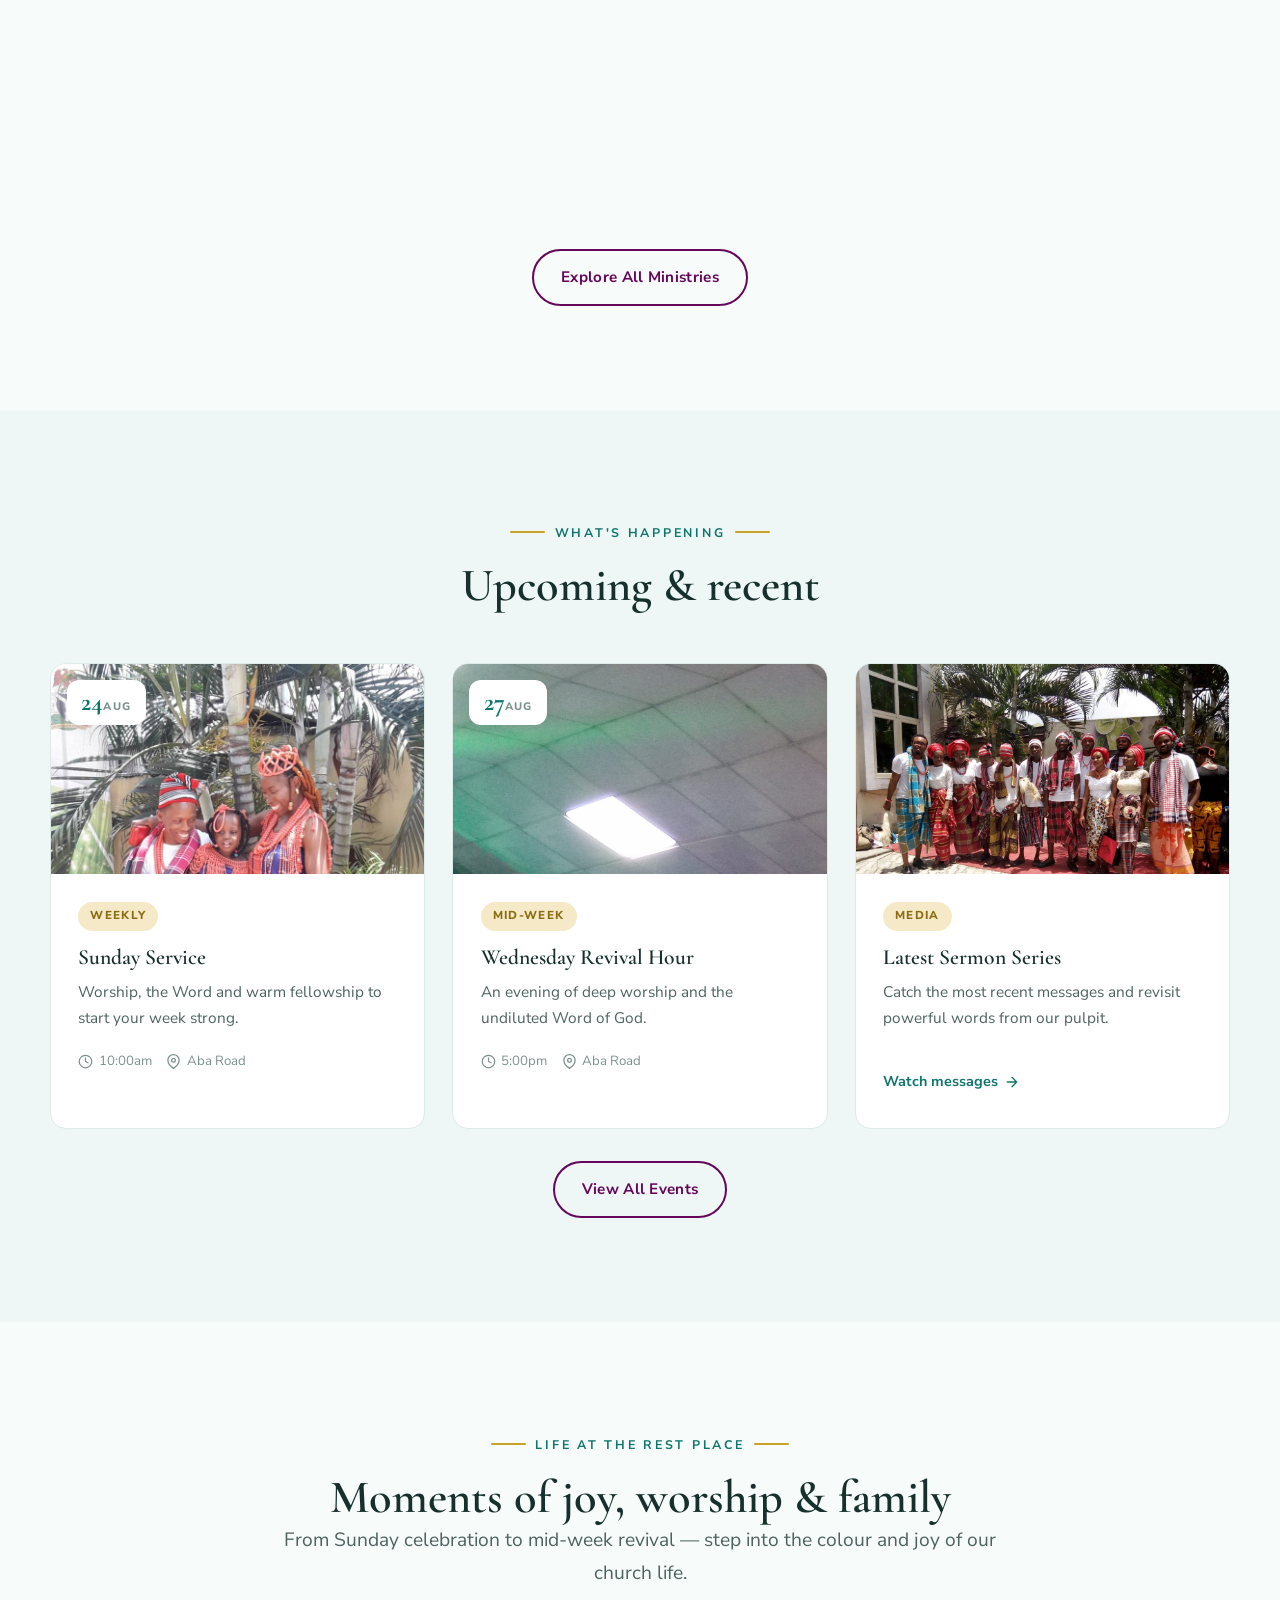
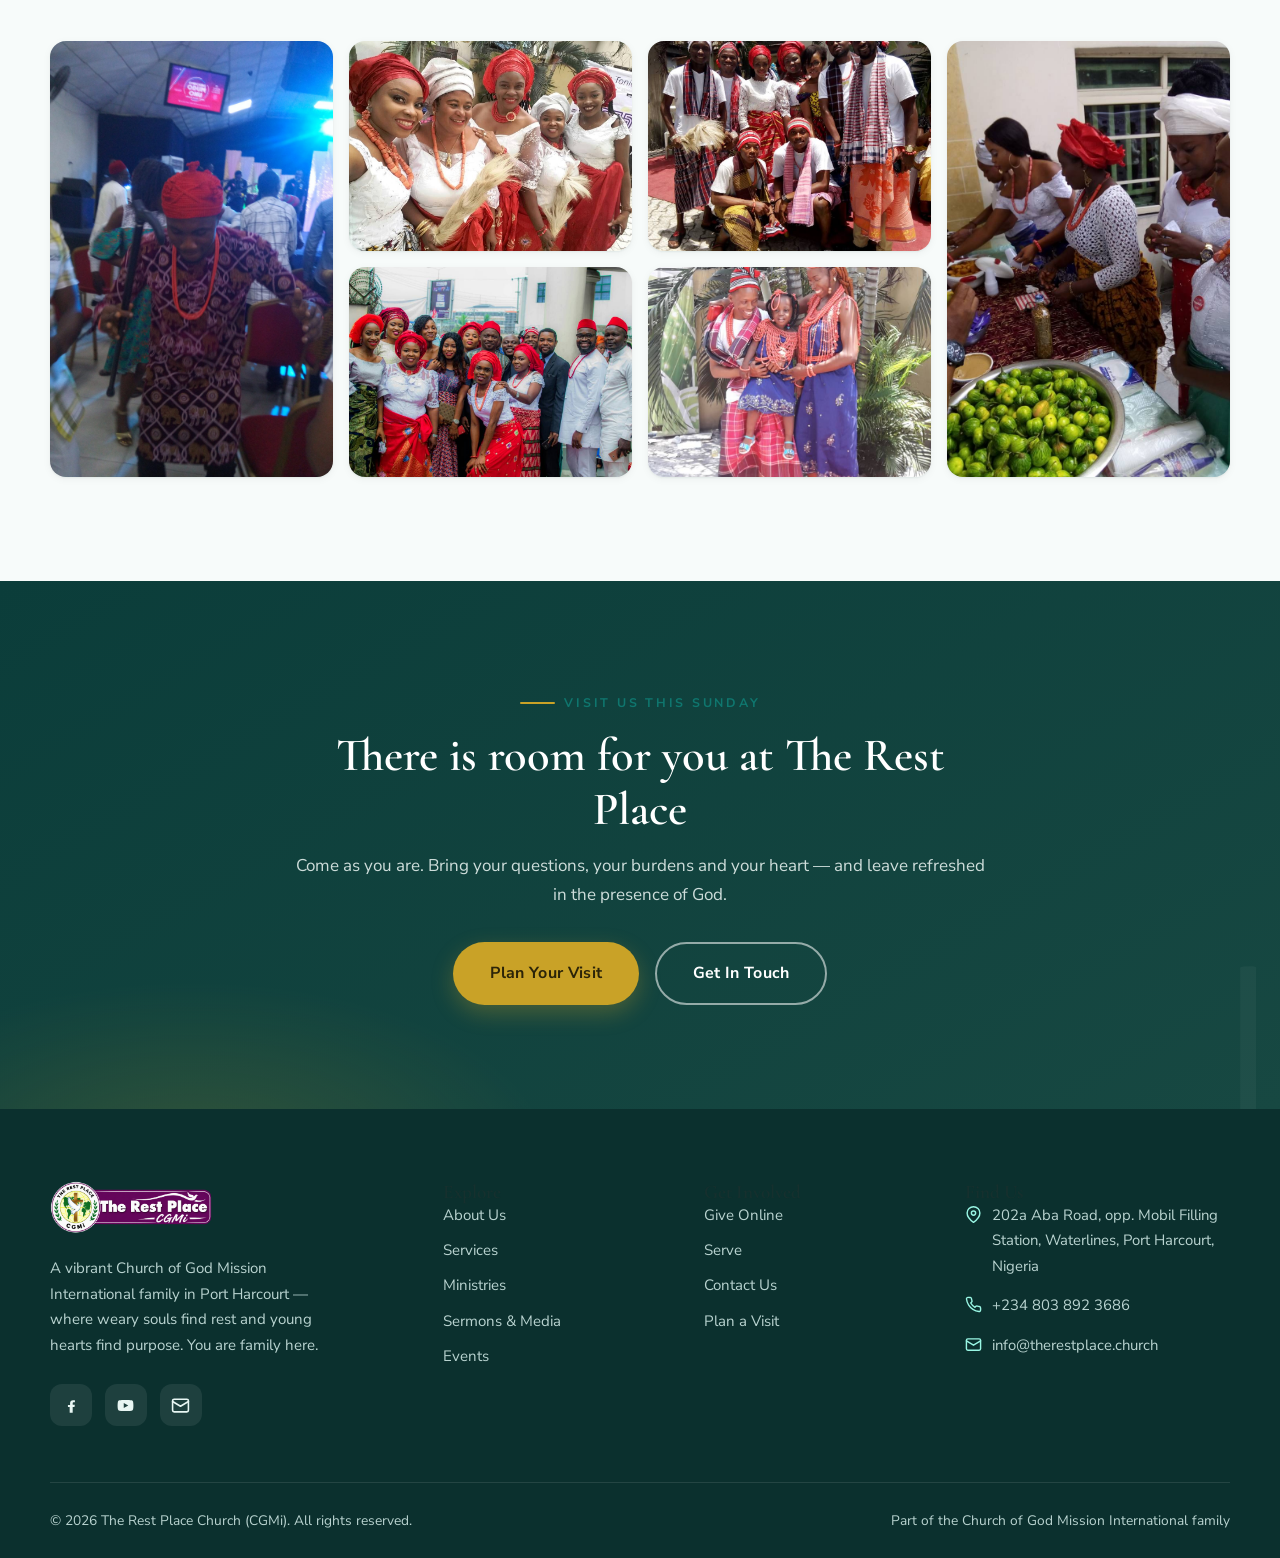
==== commit 99f94253: "Add installable mobile app (PWA) with complete offline KJV Bible - PWA manifest, service worker, app" ====
--- a/index.html
+++ b/index.html
@@ -10,6 +10,13 @@
   <link rel="preconnect" href="https://fonts.googleapis.com">
   <link rel="preconnect" href="https://fonts.gstatic.com" crossorigin>
   <link href="https://fonts.googleapis.com/css2?family=Cormorant+Garamond:ital,wght@0,400;0,600;0,700;1,400&family=Nunito+Sans:wght@400;600;700;800&display=swap" rel="stylesheet">
+  <link rel="manifest" href="manifest.json">
+  <link rel="apple-touch-icon" href="apple-touch-icon.png">
+  <link rel="apple-touch-startup-image" href="splash.png">
+  <meta name="mobile-web-app-capable" content="yes">
+  <meta name="apple-mobile-web-app-capable" content="yes">
+  <meta name="apple-mobile-web-app-status-bar-style" content="black-translucent">
+  <meta name="apple-mobile-web-app-title" content="The Rest Place">
   <link rel="stylesheet" href="css/style.css">
 </head>
 <body>
@@ -27,6 +34,7 @@
       <a href="services.html">Services</a>
       <a href="ministries.html">Ministries</a>
       <a href="sermons.html">Sermons</a>
+      <a href="bible.html">Bible</a>
       <a href="events.html">Events</a>
       <a href="contact.html">Contact</a>
     </div>
@@ -49,9 +57,9 @@
       <h1 class="hero-title">The Rest Place.</h1>
       <p class="hero-text">You are welcome at The Rest Place — a vibrant church in the heart of Port Harcourt where the weary find refreshment, the searching find answers, and the young and young-at-heart find family in Christ.</p>
       <div class="hero__actions">
-        <a class="btn btn--gold" href="services.html">
-          <span>Plan Your Visit</span>
-          <span class="btn-icon" aria-hidden="true"><i class="icon-arrow">&#8599;</i></span>
+        <a class="btn btn--gold" href="#" data-install-app aria-haspopup="dialog">
+          <span>Download App</span>
+          <span class="btn-icon" aria-hidden="true"><svg width="16" height="16" viewBox="0 0 24 24" fill="none" stroke="currentColor" stroke-width="2.4" stroke-linecap="round" stroke-linejoin="round"><path d="M21 15v4a2 2 0 0 1-2 2H5a2 2 0 0 1-2-2v-4"/><path d="M7 10l5 5 5-5M12 15V3"/></svg></span>
         </a>
 
         <a class="btn-play" href="https://web.facebook.com/TheRestPlaceCGMi" target="_blank" rel="noopener">
--- a/css/style.css
+++ b/css/style.css
@@ -1903,3 +1903,419 @@
     animation: none;
   }
 }
+
+/* ==========================================================================
+   Utilities
+   ========================================================================== */
+.visually-hidden {
+  position: absolute !important;
+  width: 1px;
+  height: 1px;
+  margin: -1px;
+  padding: 0;
+  overflow: hidden;
+  clip: rect(0 0 0 0);
+  white-space: nowrap;
+  border: 0;
+}
+
+.page-hero--compact {
+  padding: clamp(2.4rem, 6vw, 3.8rem) 0;
+}
+
+.page-hero--compact p { font-size: 1.05rem; }
+
+/* ==========================================================================
+   Holy Bible reader
+   ========================================================================== */
+.bible-shell {
+  padding: clamp(1.5rem, 4vw, 2.75rem) var(--gutter) clamp(4rem, 8vw, 5.5rem);
+}
+
+.bible-toolbar {
+  position: sticky;
+  top: 76px;
+  z-index: 40;
+  background: rgba(255, 255, 255, 0.92);
+  backdrop-filter: blur(10px);
+  -webkit-backdrop-filter: blur(10px);
+  border: 1px solid var(--clr-line);
+  border-radius: var(--radius);
+  box-shadow: var(--shadow-sm);
+  padding: 0.85rem;
+  display: grid;
+  gap: 0.7rem;
+  margin-bottom: 2rem;
+}
+
+.bible-toolbar__row {
+  display: flex;
+  align-items: center;
+  gap: 0.7rem;
+  flex-wrap: wrap;
+}
+
+.bible-toolbar__row--secondary {
+  justify-content: space-between;
+}
+
+.bible-selects {
+  display: flex;
+  gap: 0.55rem;
+  flex: 1;
+  min-width: 220px;
+}
+
+.bible-select {
+  appearance: none;
+  -webkit-appearance: none;
+  flex: 1;
+  min-width: 0;
+  font-family: var(--font-sans);
+  font-weight: 700;
+  font-size: 0.95rem;
+  color: var(--clr-ink);
+  background:
+    url("data:image/svg+xml;charset=UTF-8,%3Csvg xmlns='http://www.w3.org/2000/svg' width='12' height='8' viewBox='0 0 12 8'%3E%3Cpath d='M1 1l5 5 5-5' fill='none' stroke='%230f766e' stroke-width='2' stroke-linecap='round'/%3E%3C/svg%3E")
+    no-repeat right 0.9rem center,
+    var(--clr-surface-soft);
+  border: 1px solid var(--clr-line);
+  border-radius: 999px;
+  padding: 0.62rem 2.4rem 0.62rem 1.05rem;
+  cursor: pointer;
+  transition: border-color 0.2s ease, box-shadow 0.2s ease;
+}
+
+.bible-select:focus {
+  outline: none;
+  border-color: var(--clr-primary);
+  box-shadow: 0 0 0 3px rgba(15, 118, 110, 0.15);
+}
+
+.bible-select--chapter { flex: 0 0 auto; max-width: 130px; }
+
+.bible-nav-btns,
+.bible-font-controls {
+  display: flex;
+  gap: 0.45rem;
+  flex: none;
+}
+
+.bible-icon-btn {
+  width: 42px;
+  height: 42px;
+  display: inline-flex;
+  align-items: center;
+  justify-content: center;
+  border-radius: 50%;
+  border: 1px solid var(--clr-line);
+  background: var(--clr-surface);
+  color: var(--clr-primary);
+  transition: all 0.2s ease;
+}
+
+.bible-icon-btn:hover {
+  background: var(--clr-primary);
+  border-color: var(--clr-primary);
+  color: #fff;
+  transform: translateY(-1px);
+}
+
+/* ---------- Search ---------- */
+.bible-search {
+  position: relative;
+  flex: 1 1 260px;
+  min-width: 0;
+}
+
+.bible-search__icon {
+  position: absolute;
+  left: 1rem;
+  top: 50%;
+  transform: translateY(-50%);
+  color: var(--clr-ink-faint);
+  pointer-events: none;
+}
+
+.bible-search input {
+  width: 100%;
+  font-family: var(--font-sans);
+  font-size: 0.95rem;
+  color: var(--clr-ink);
+  background: var(--clr-surface-soft);
+  border: 1px solid var(--clr-line);
+  border-radius: 999px;
+  padding: 0.66rem 2.6rem 0.66rem 2.65rem;
+  transition: border-color 0.2s ease, box-shadow 0.2s ease;
+}
+
+.bible-search input::placeholder { color: var(--clr-ink-faint); }
+
+.bible-search input:focus {
+  outline: none;
+  border-color: var(--clr-primary);
+  box-shadow: 0 0 0 3px rgba(15, 118, 110, 0.15);
+}
+
+.bible-search__clear {
+  position: absolute;
+  right: 0.55rem;
+  top: 50%;
+  transform: translateY(-50%);
+  width: 28px;
+  height: 28px;
+  border: none;
+  border-radius: 50%;
+  background: var(--clr-line);
+  color: var(--clr-ink-soft);
+  font-size: 1.05rem;
+  line-height: 1;
+}
+
+.bible-search__results {
+  position: absolute;
+  top: calc(100% + 10px);
+  left: 0;
+  right: 0;
+  max-height: min(60vh, 480px);
+  overflow-y: auto;
+  background: var(--clr-surface);
+  border: 1px solid var(--clr-line);
+  border-radius: var(--radius);
+  box-shadow: var(--shadow-lg);
+  padding: 0.5rem;
+  z-index: 60;
+}
+
+.bible-search__count {
+  font-size: 0.78rem;
+  font-weight: 800;
+  text-transform: uppercase;
+  letter-spacing: 0.14em;
+  color: var(--clr-ink-faint);
+  padding: 0.5rem 0.75rem 0.35rem;
+}
+
+.bible-search__empty {
+  padding: 0.9rem 0.75rem;
+  color: var(--clr-ink-soft);
+  font-size: 0.95rem;
+}
+
+.bible-search__result {
+  display: block;
+  width: 100%;
+  text-align: left;
+  background: none;
+  border: none;
+  border-radius: 10px;
+  padding: 0.6rem 0.75rem;
+  cursor: pointer;
+  transition: background 0.15s ease;
+}
+
+.bible-search__result:hover { background: var(--clr-surface-soft); }
+
+.bible-search__ref {
+  display: block;
+  font-family: var(--font-serif);
+  font-weight: 700;
+  font-size: 1.02rem;
+  color: var(--clr-primary);
+  margin-bottom: 0.1rem;
+}
+
+.bible-search__text {
+  display: block;
+  font-size: 0.92rem;
+  line-height: 1.55;
+  color: var(--clr-ink-soft);
+}
+
+.bible-search__text mark {
+  background: rgba(201, 162, 39, 0.32);
+  color: inherit;
+  border-radius: 3px;
+  padding: 0 2px;
+}
+
+/* ---------- Chapter reading pane ---------- */
+.bible-reader {
+  max-width: 780px;
+  margin-inline: auto;
+}
+
+.bible-chapter-head {
+  display: flex;
+  align-items: baseline;
+  justify-content: space-between;
+  gap: 1rem;
+  flex-wrap: wrap;
+  border-bottom: 2px solid var(--clr-accent);
+  padding-bottom: 0.9rem;
+  margin-bottom: 1.6rem;
+}
+
+.bible-chapter-head h2 {
+  font-size: clamp(1.9rem, 4vw, 2.6rem);
+  margin: 0;
+}
+
+.bible-status {
+  font-size: 0.82rem;
+  font-weight: 700;
+  letter-spacing: 0.1em;
+  text-transform: uppercase;
+  color: var(--clr-ink-faint);
+}
+
+.bible-text {
+  font-family: var(--font-serif);
+  font-size: 19px;
+  line-height: 1.95;
+  color: #22403d;
+}
+
+.bible-text .verse { padding-right: 0.18rem; }
+
+.bible-text .verse__num {
+  font-family: var(--font-sans);
+  font-size: 0.62em;
+  font-weight: 800;
+  color: var(--clr-accent);
+  vertical-align: super;
+  margin-right: 0.28em;
+  user-select: none;
+}
+
+.bible-text .verse.is-highlighted {
+  background: linear-gradient(120deg, rgba(201, 162, 39, 0.22), rgba(201, 162, 39, 0.08));
+  border-radius: 6px;
+  box-shadow: 0 0 0 6px rgba(201, 162, 39, 0.14);
+  transition: box-shadow 0.4s ease;
+}
+
+.bible-pager {
+  display: flex;
+  justify-content: space-between;
+  gap: 1rem;
+  margin-top: 2.6rem;
+  padding-top: 1.6rem;
+  border-top: 1px solid var(--clr-line);
+}
+
+@media (max-width: 640px) {
+  .bible-toolbar { top: 68px; }
+  .bible-select--chapter { max-width: 108px; }
+  .bible-pager .btn { flex: 1; }
+}
+
+/* ==========================================================================
+   Install app modal
+   ========================================================================== */
+.install-overlay {
+  position: fixed;
+  inset: 0;
+  z-index: 200;
+  display: flex;
+  align-items: center;
+  justify-content: center;
+  padding: var(--gutter);
+  background: rgba(11, 40, 37, 0.62);
+  backdrop-filter: blur(6px);
+  -webkit-backdrop-filter: blur(6px);
+  opacity: 0;
+  visibility: hidden;
+  transition: opacity 0.25s ease, visibility 0.25s ease;
+}
+
+.install-overlay.is-open {
+  opacity: 1;
+  visibility: visible;
+}
+
+.install-modal {
+  width: min(460px, 100%);
+  background: var(--clr-surface);
+  border-radius: var(--radius-lg);
+  box-shadow: var(--shadow-lg);
+  padding: 2.2rem 2rem 2rem;
+  text-align: center;
+  transform: translateY(16px) scale(0.97);
+  transition: transform 0.25s ease;
+  position: relative;
+}
+
+.install-overlay.is-open .install-modal { transform: translateY(0) scale(1); }
+
+.install-modal__icon {
+  width: 74px;
+  height: 74px;
+  margin: 0 auto 1.1rem;
+  border-radius: 20px;
+  object-fit: cover;
+  box-shadow: var(--shadow);
+}
+
+.install-modal h3 {
+  font-size: 1.65rem;
+  margin-bottom: 0.5rem;
+}
+
+.install-modal > p {
+  color: var(--clr-ink-soft);
+  font-size: 0.98rem;
+  margin-bottom: 1.4rem;
+}
+
+.install-steps {
+  list-style: none;
+  counter-reset: step;
+  text-align: left;
+  display: grid;
+  gap: 0.75rem;
+  margin-bottom: 1.6rem;
+}
+
+.install-steps li {
+  counter-increment: step;
+  display: flex;
+  align-items: flex-start;
+  gap: 0.8rem;
+  background: var(--clr-surface-soft);
+  border: 1px solid var(--clr-line);
+  border-radius: 14px;
+  padding: 0.8rem 1rem;
+  font-size: 0.94rem;
+  color: var(--clr-ink);
+}
+
+.install-steps li::before {
+  content: counter(step);
+  flex: none;
+  width: 26px;
+  height: 26px;
+  border-radius: 50%;
+  background: var(--clr-primary);
+  color: #fff;
+  font-weight: 800;
+  font-size: 0.82rem;
+  display: inline-flex;
+  align-items: center;
+  justify-content: center;
+  margin-top: 0.1rem;
+}
+
+.install-modal__close {
+  position: absolute;
+  top: 0.9rem;
+  right: 0.9rem;
+  width: 36px;
+  height: 36px;
+  border: none;
+  border-radius: 50%;
+  background: var(--clr-surface-soft);
+  color: var(--clr-ink-soft);
+  font-size: 1.25rem;
+  line-height: 1;
+}
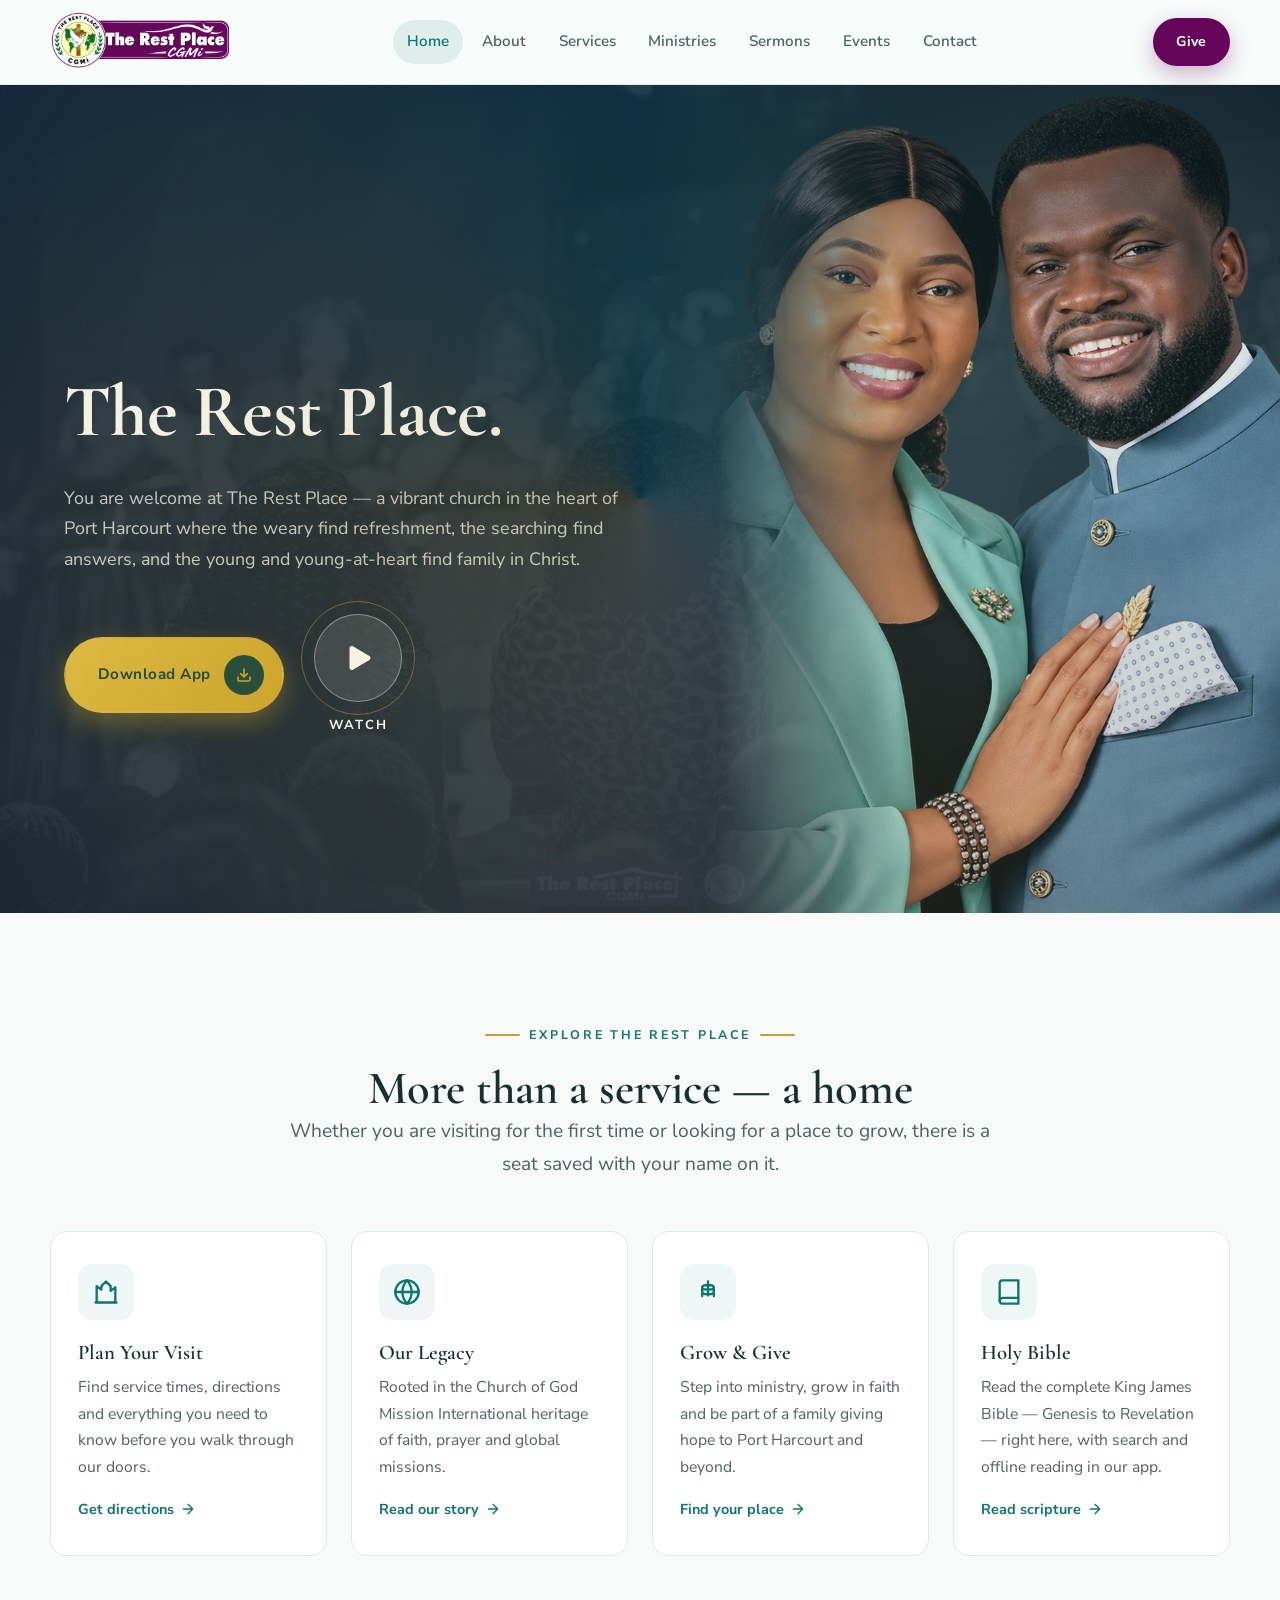
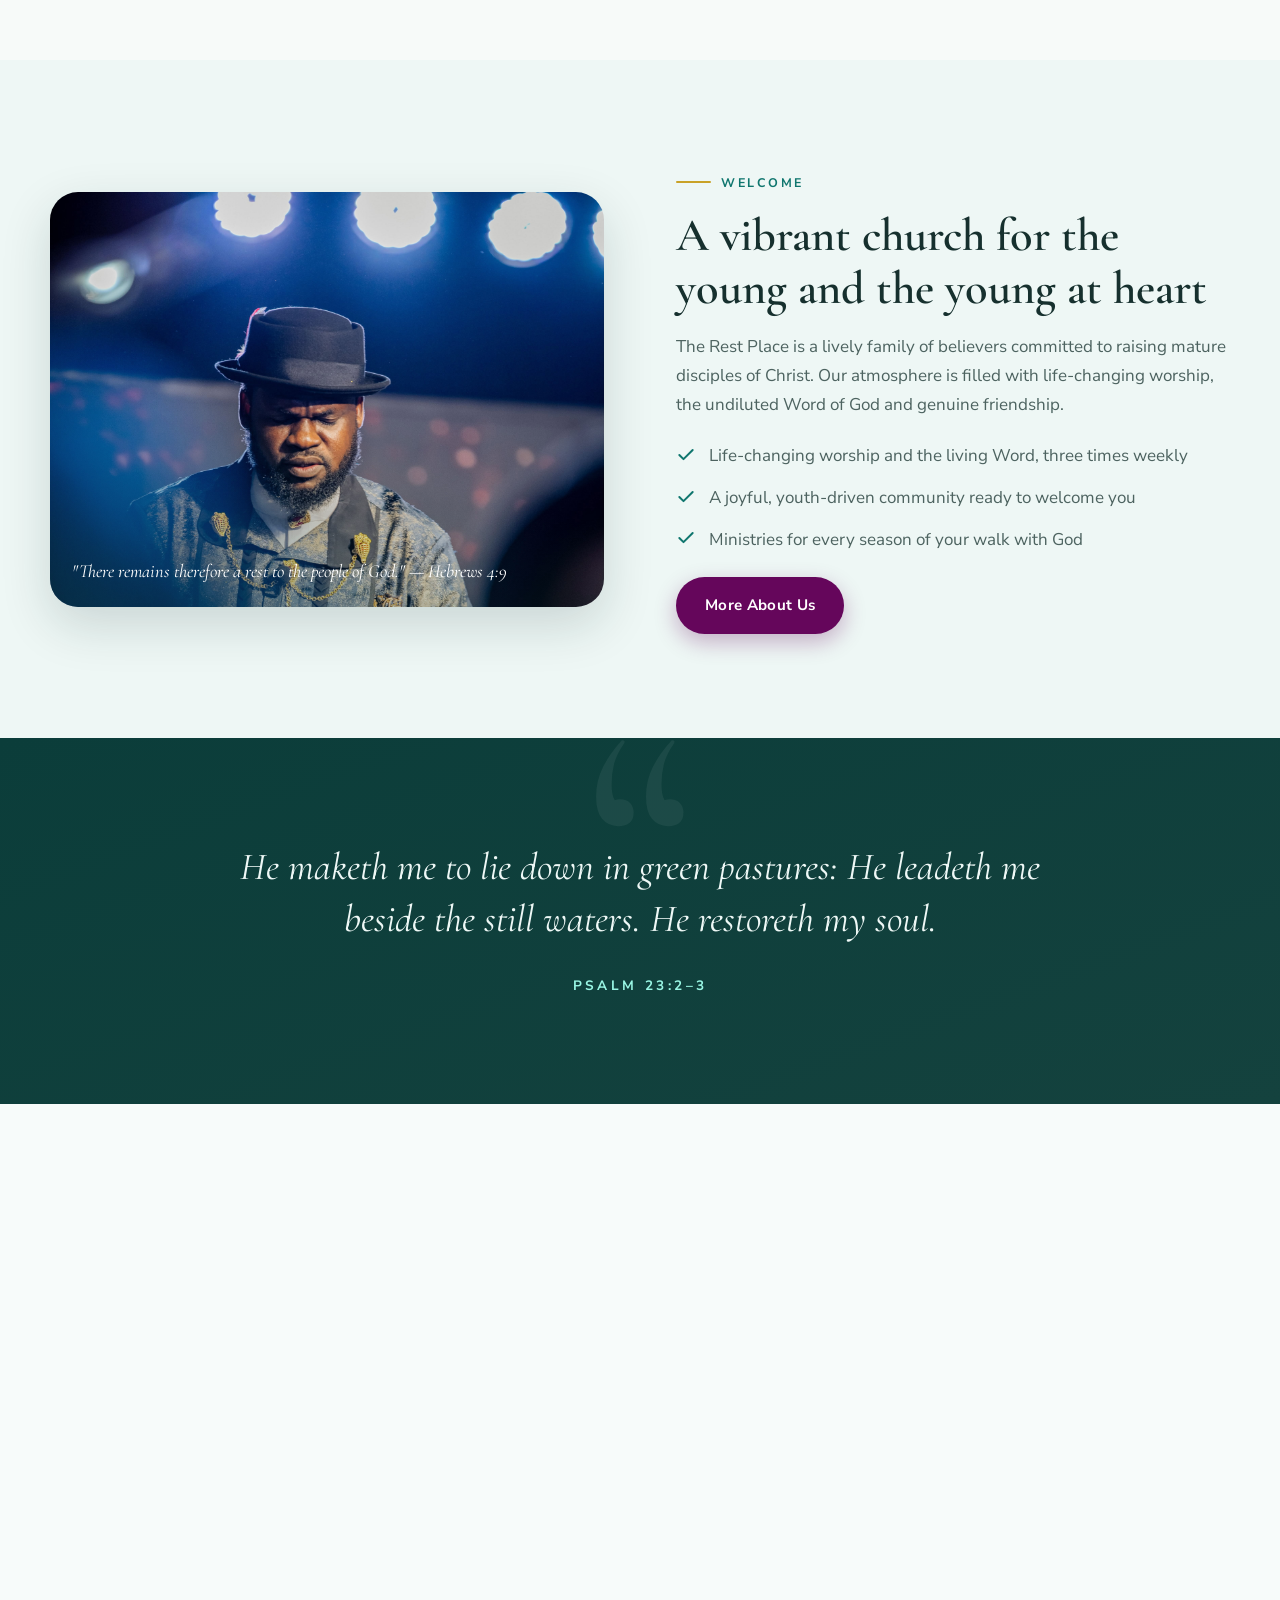
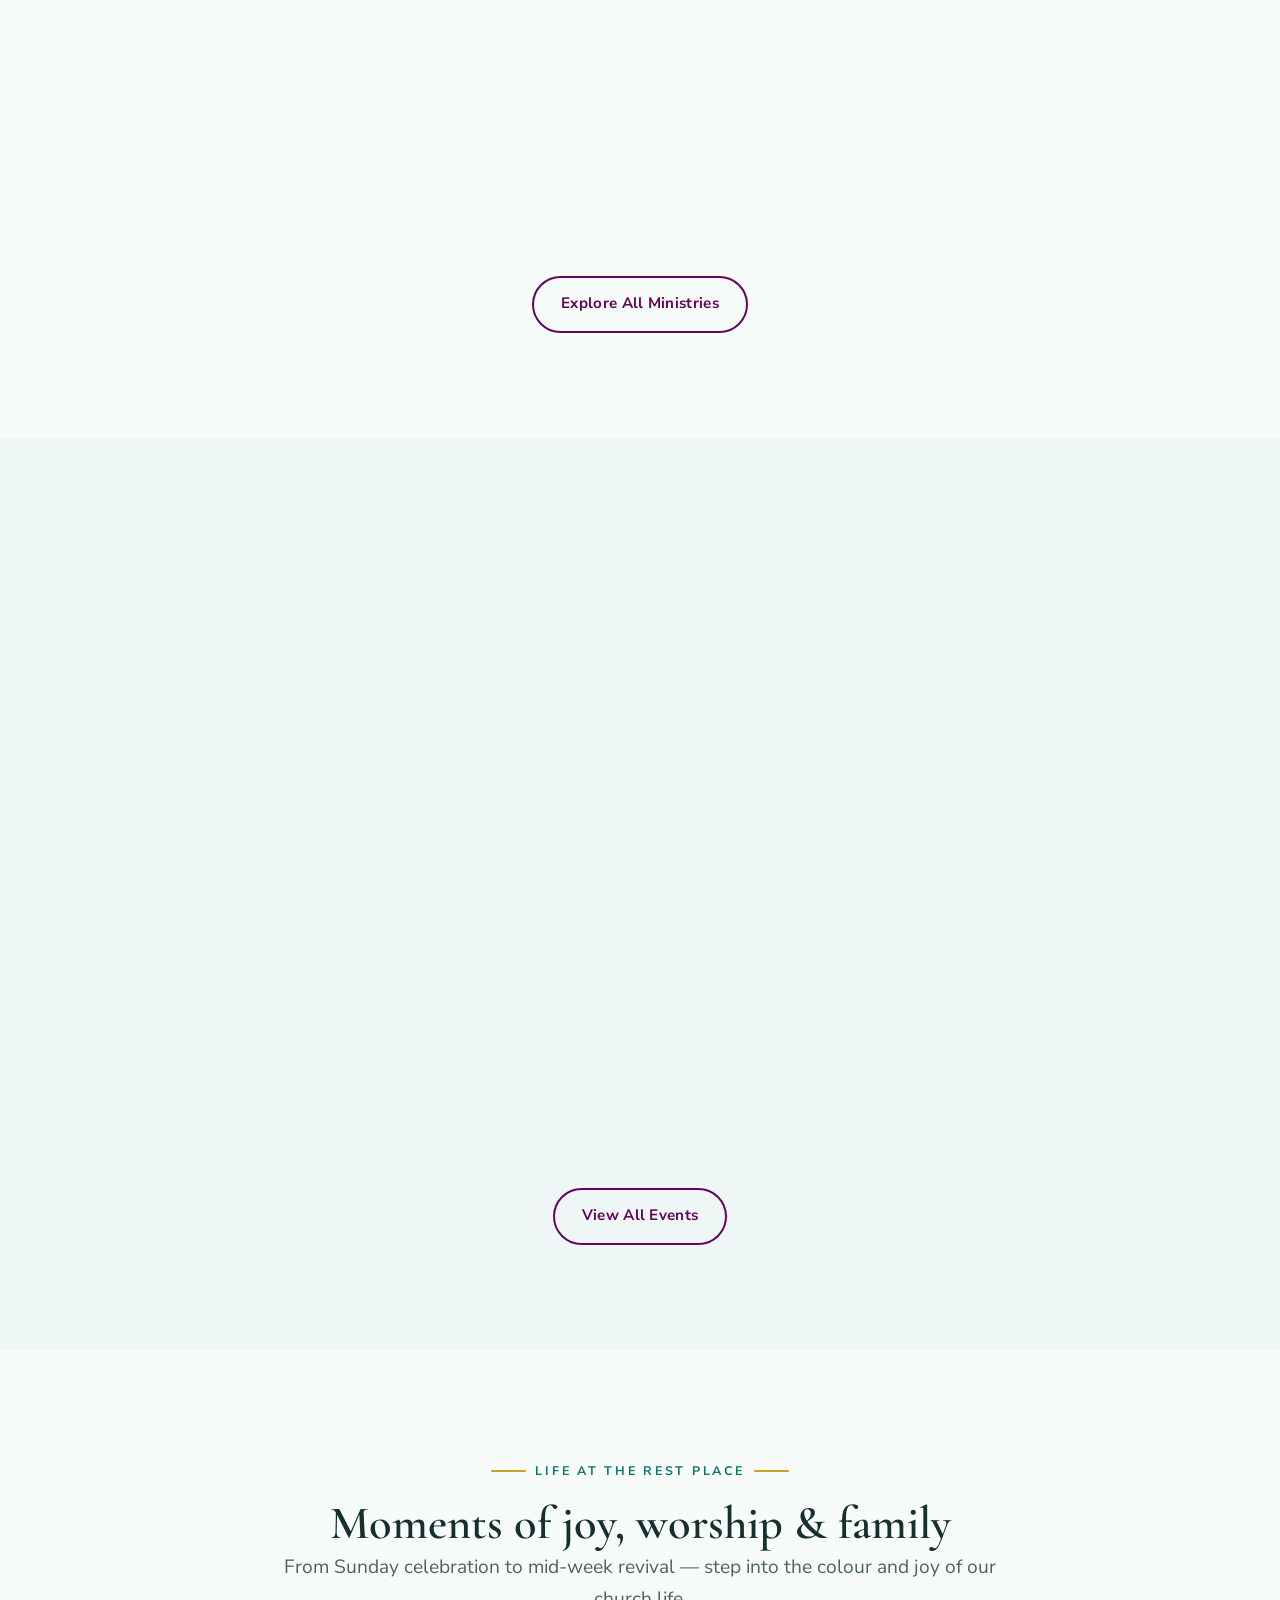
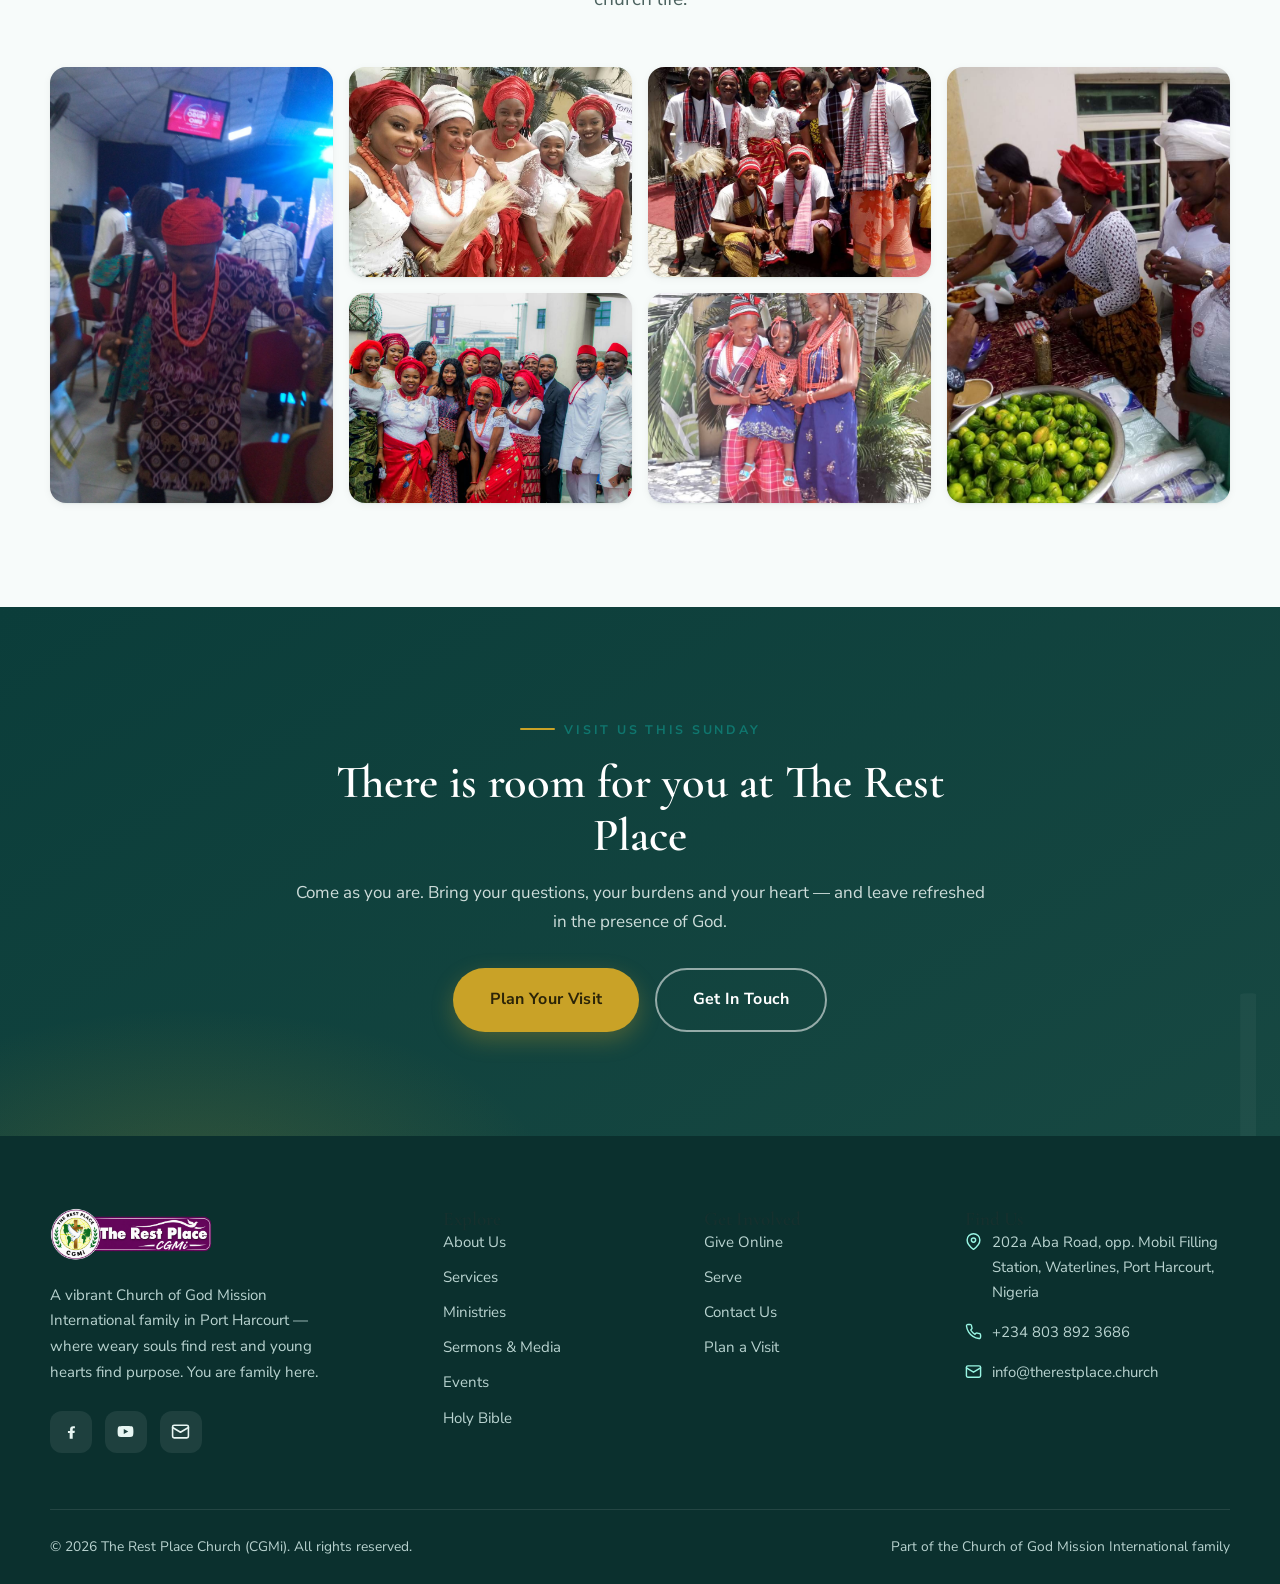
==== commit 003bb8f0: "Move Bible link out of main menu into footer and homepage feature card" ====
--- a/index.html
+++ b/index.html
@@ -12,7 +12,19 @@
   <link href="https://fonts.googleapis.com/css2?family=Cormorant+Garamond:ital,wght@0,400;0,600;0,700;1,400&family=Nunito+Sans:wght@400;600;700;800&display=swap" rel="stylesheet">
   <link rel="manifest" href="manifest.json">
   <link rel="apple-touch-icon" href="apple-touch-icon.png">
-  <link rel="apple-touch-startup-image" href="splash.png">
+  <link rel="apple-touch-startup-image" href="img/splash/apple-splash-1320x2868.jpg" media="(device-width: 440px) and (device-height: 956px) and (-webkit-device-pixel-ratio: 3)">
+  <link rel="apple-touch-startup-image" href="img/splash/apple-splash-1290x2796.jpg" media="(device-width: 430px) and (device-height: 932px) and (-webkit-device-pixel-ratio: 3)">
+  <link rel="apple-touch-startup-image" href="img/splash/apple-splash-1284x2778.jpg" media="(device-width: 428px) and (device-height: 926px) and (-webkit-device-pixel-ratio: 3)">
+  <link rel="apple-touch-startup-image" href="img/splash/apple-splash-1242x2688.jpg" media="(device-width: 414px) and (device-height: 896px) and (-webkit-device-pixel-ratio: 3)">
+  <link rel="apple-touch-startup-image" href="img/splash/apple-splash-1179x2556.jpg" media="(device-width: 393px) and (device-height: 852px) and (-webkit-device-pixel-ratio: 3)">
+  <link rel="apple-touch-startup-image" href="img/splash/apple-splash-1170x2532.jpg" media="(device-width: 390px) and (device-height: 844px) and (-webkit-device-pixel-ratio: 3)">
+  <link rel="apple-touch-startup-image" href="img/splash/apple-splash-1125x2436.jpg" media="(device-width: 375px) and (device-height: 812px) and (-webkit-device-pixel-ratio: 3)">
+  <link rel="apple-touch-startup-image" href="img/splash/apple-splash-828x1792.jpg" media="(device-width: 414px) and (device-height: 896px) and (-webkit-device-pixel-ratio: 2)">
+  <link rel="apple-touch-startup-image" href="img/splash/apple-splash-750x1334.jpg" media="(device-width: 375px) and (device-height: 667px) and (-webkit-device-pixel-ratio: 2)">
+  <link rel="apple-touch-startup-image" href="img/splash/apple-splash-2048x2732.jpg" media="(device-width: 1024px) and (device-height: 1366px) and (-webkit-device-pixel-ratio: 2)">
+  <link rel="apple-touch-startup-image" href="img/splash/apple-splash-1668x2388.jpg" media="(device-width: 834px) and (device-height: 1194px) and (-webkit-device-pixel-ratio: 2)">
+  <link rel="apple-touch-startup-image" href="img/splash/apple-splash-1640x2360.jpg" media="(device-width: 820px) and (device-height: 1180px) and (-webkit-device-pixel-ratio: 2)">
+  <link rel="apple-touch-startup-image" href="img/splash/apple-splash-1536x2048.jpg" media="(device-width: 768px) and (device-height: 1024px) and (-webkit-device-pixel-ratio: 2)">
   <meta name="mobile-web-app-capable" content="yes">
   <meta name="apple-mobile-web-app-capable" content="yes">
   <meta name="apple-mobile-web-app-status-bar-style" content="black-translucent">
@@ -34,7 +46,6 @@
       <a href="services.html">Services</a>
       <a href="ministries.html">Ministries</a>
       <a href="sermons.html">Sermons</a>
-      <a href="bible.html">Bible</a>
       <a href="events.html">Events</a>
       <a href="contact.html">Contact</a>
     </div>
@@ -97,6 +108,12 @@
         <h3>Grow &amp; Give</h3>
         <p>Step into ministry, grow in faith and be part of a family giving hope to Port Harcourt and beyond.</p>
         <a class="feature-card__link" href="ministries.html">Find your place <svg width="16" height="16" viewBox="0 0 24 24" fill="none" stroke="currentColor" stroke-width="2" stroke-linecap="round" stroke-linejoin="round"><path d="M5 12h14M12 5l7 7-7 7"/></svg></a>
+      </div>
+      <div class="feature-card" data-reveal data-delay="240">
+        <div class="feature-card__icon"><svg width="28" height="28" viewBox="0 0 24 24" fill="none" stroke="currentColor" stroke-width="2" stroke-linecap="round" stroke-linejoin="round"><path d="M4 19.5A2.5 2.5 0 0 1 6.5 17H20"/><path d="M6.5 2H20v20H6.5A2.5 2.5 0 0 1 4 19.5v-15A2.5 2.5 0 0 1 6.5 2z"/></svg></div>
+        <h3>Holy Bible</h3>
+        <p>Read the complete King James Bible — Genesis to Revelation — right here, with search and offline reading in our app.</p>
+        <a class="feature-card__link" href="bible.html">Read scripture <svg width="16" height="16" viewBox="0 0 24 24" fill="none" stroke="currentColor" stroke-width="2" stroke-linecap="round" stroke-linejoin="round"><path d="M5 12h14M12 5l7 7-7 7"/></svg></a>
       </div>
     </div>
   </div>
@@ -315,6 +332,7 @@
           <a href="ministries.html">Ministries</a>
           <a href="sermons.html">Sermons &amp; Media</a>
           <a href="events.html">Events</a>
+          <a href="bible.html">Holy Bible</a>
         </div>
       </div>
 
--- a/css/style.css
+++ b/css/style.css
@@ -2319,3 +2319,27 @@
   font-size: 1.25rem;
   line-height: 1;
 }
+
+/* ==========================================================================
+   In-app splash screen (shown while the installed app launches)
+   ========================================================================== */
+.app-splash {
+  position: fixed;
+  inset: 0;
+  z-index: 500;
+  display: flex;
+  align-items: center;
+  justify-content: center;
+  background: #651779;
+}
+
+.app-splash img {
+  width: min(100vw, calc(100dvh * 853 / 1844));
+  max-height: 100dvh;
+  object-fit: contain;
+}
+
+.app-splash.is-fading {
+  opacity: 0;
+  transition: opacity 0.5s ease;
+}
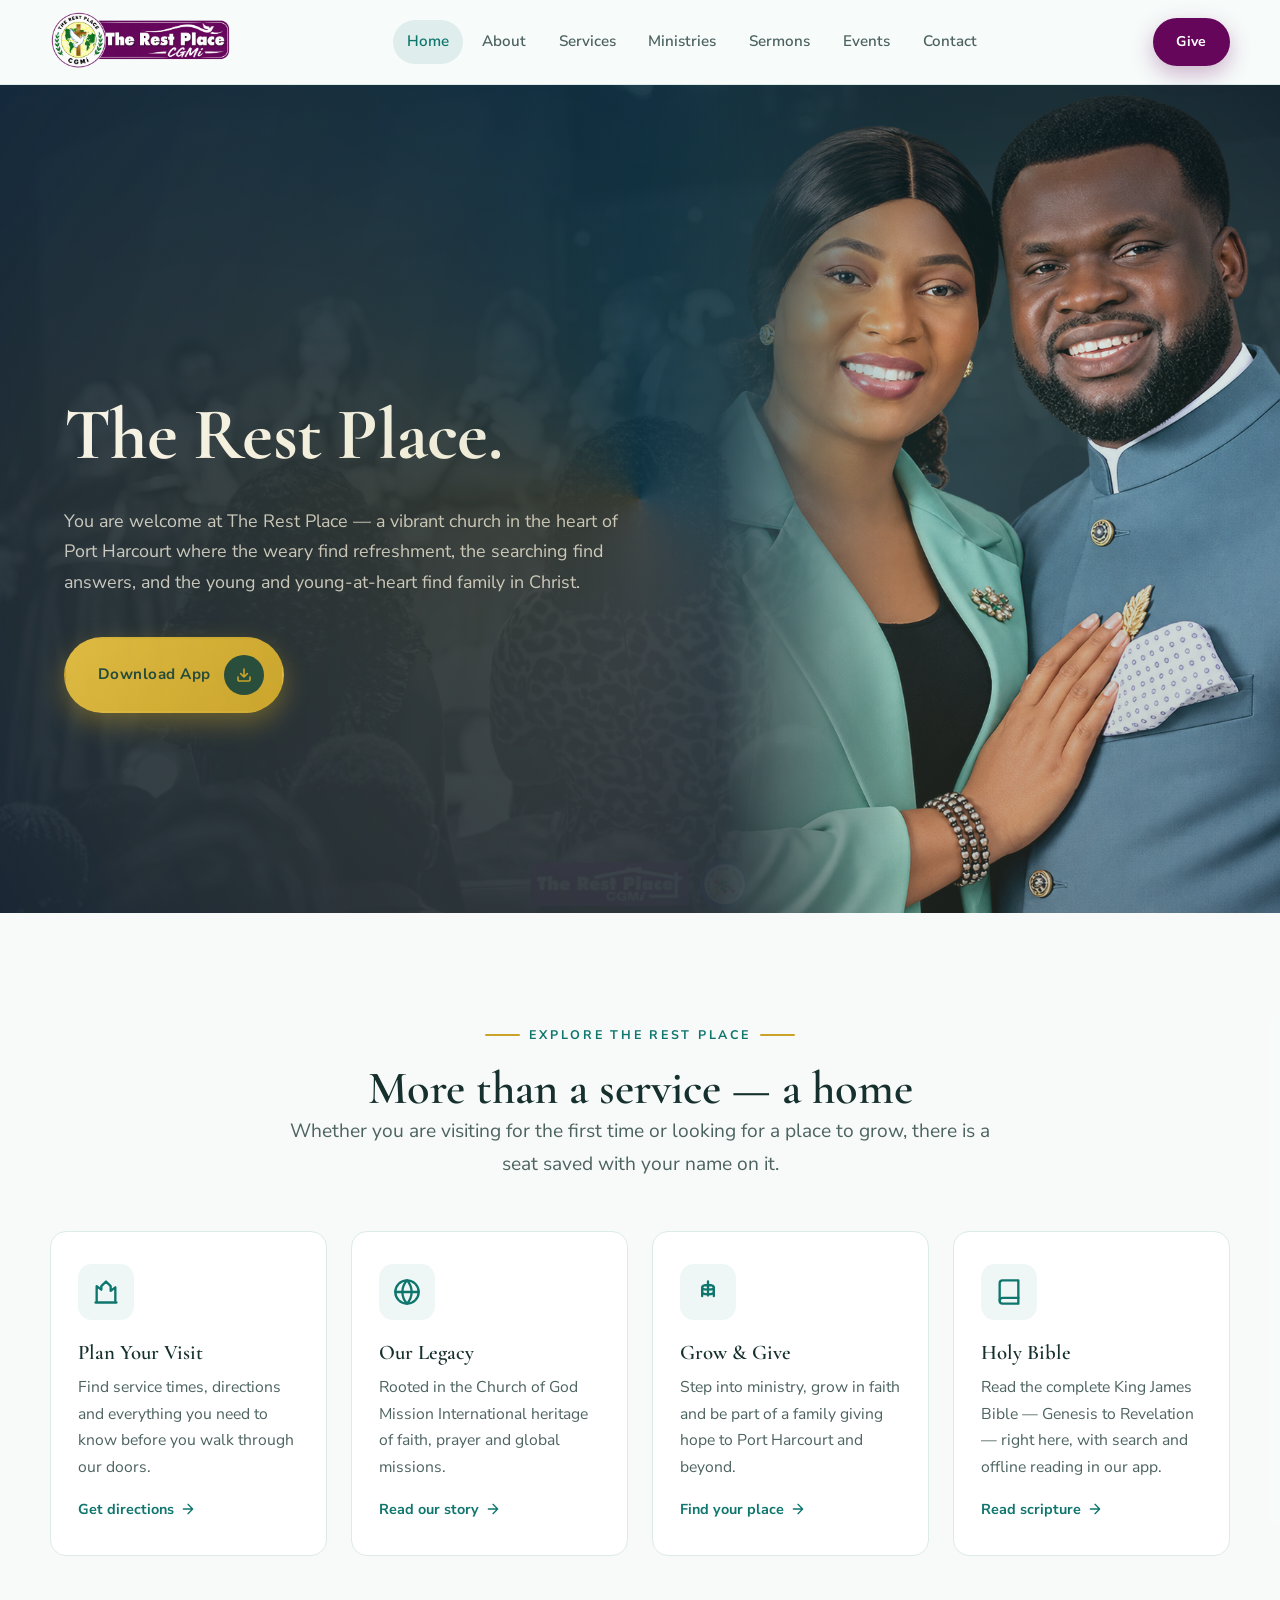
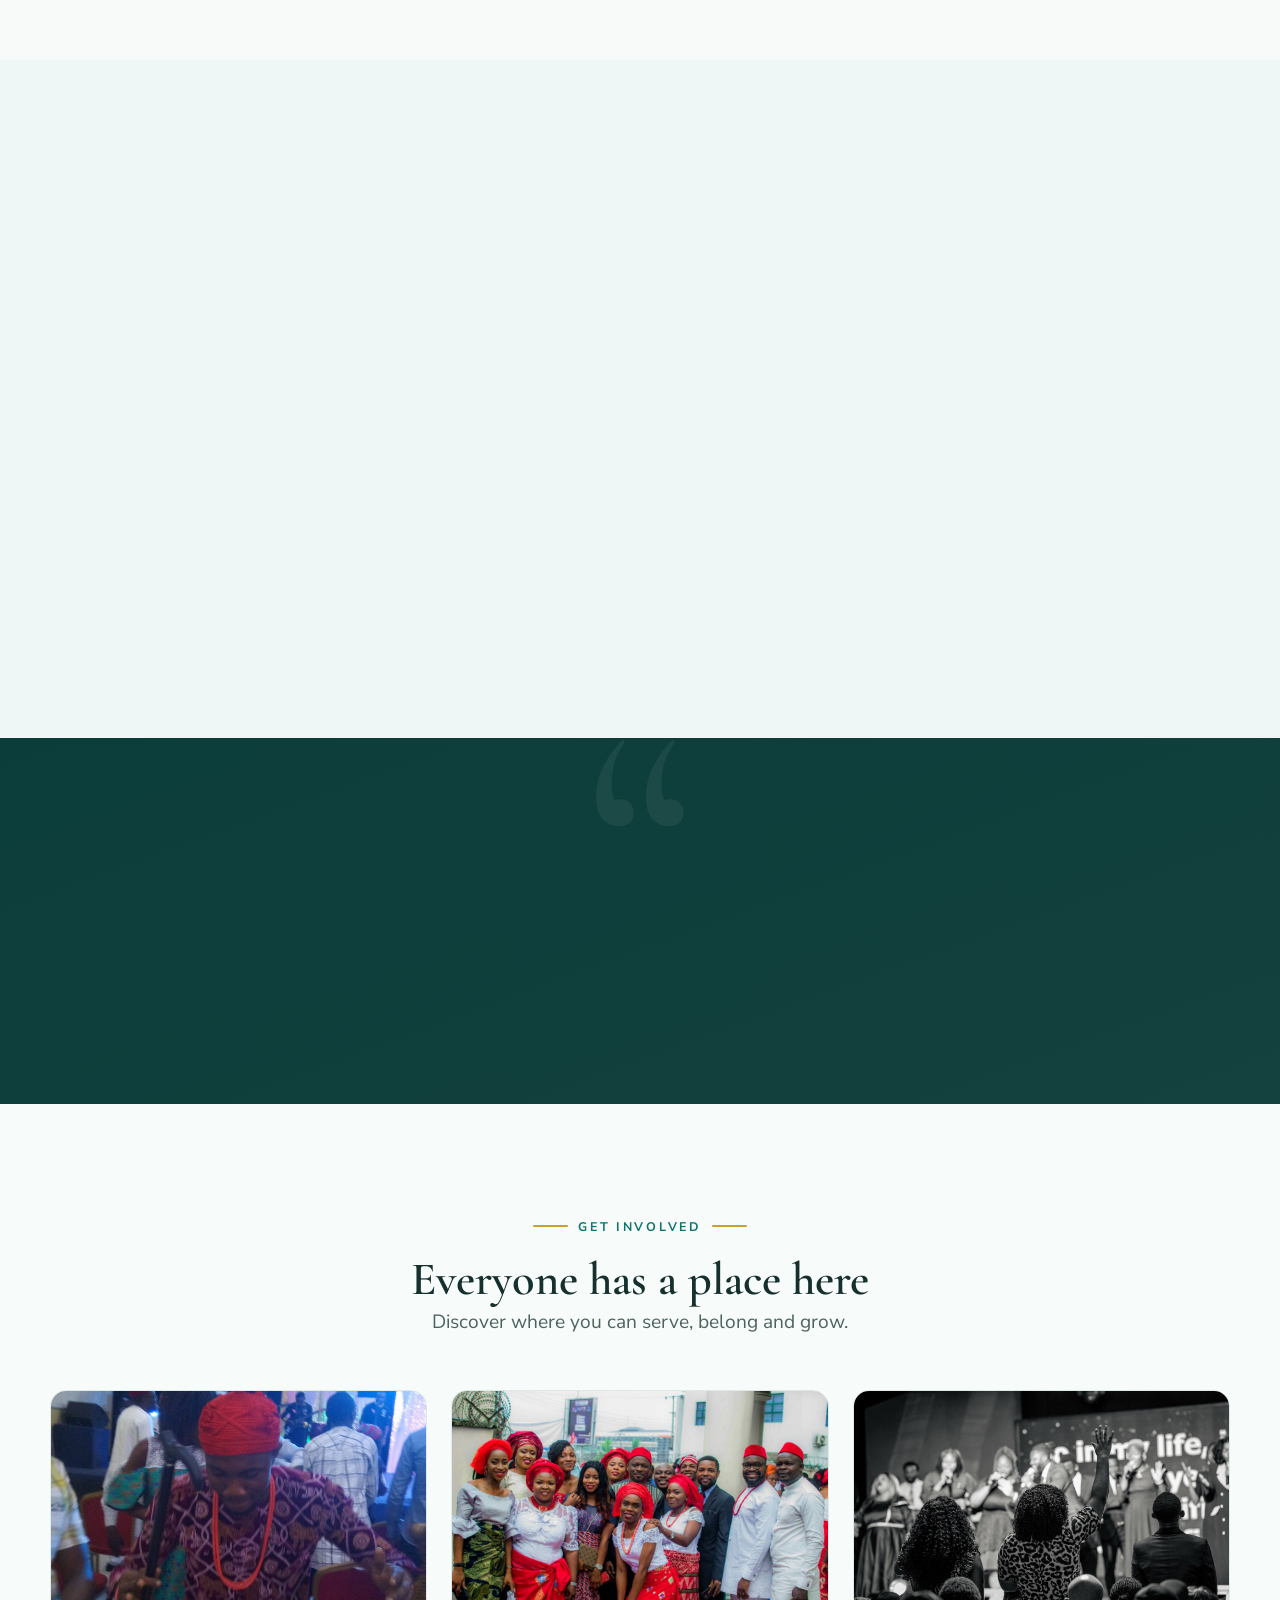
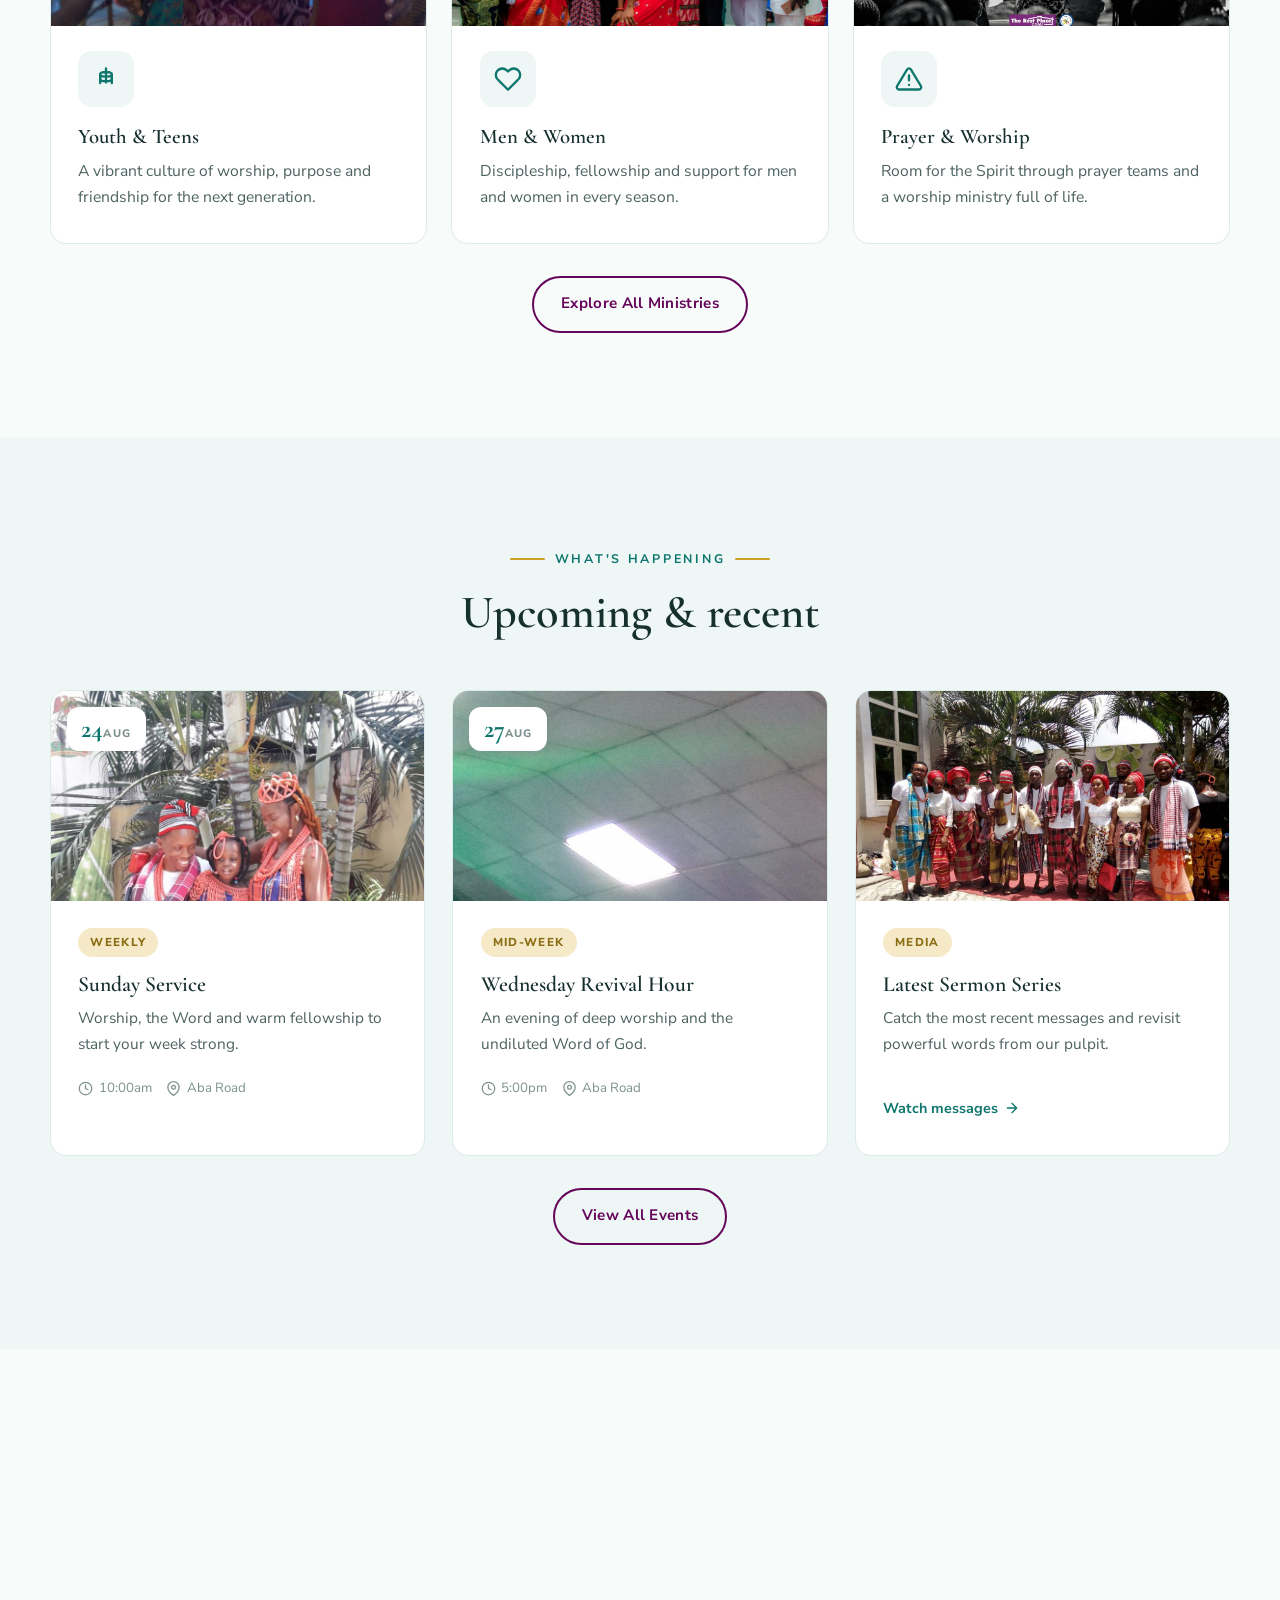
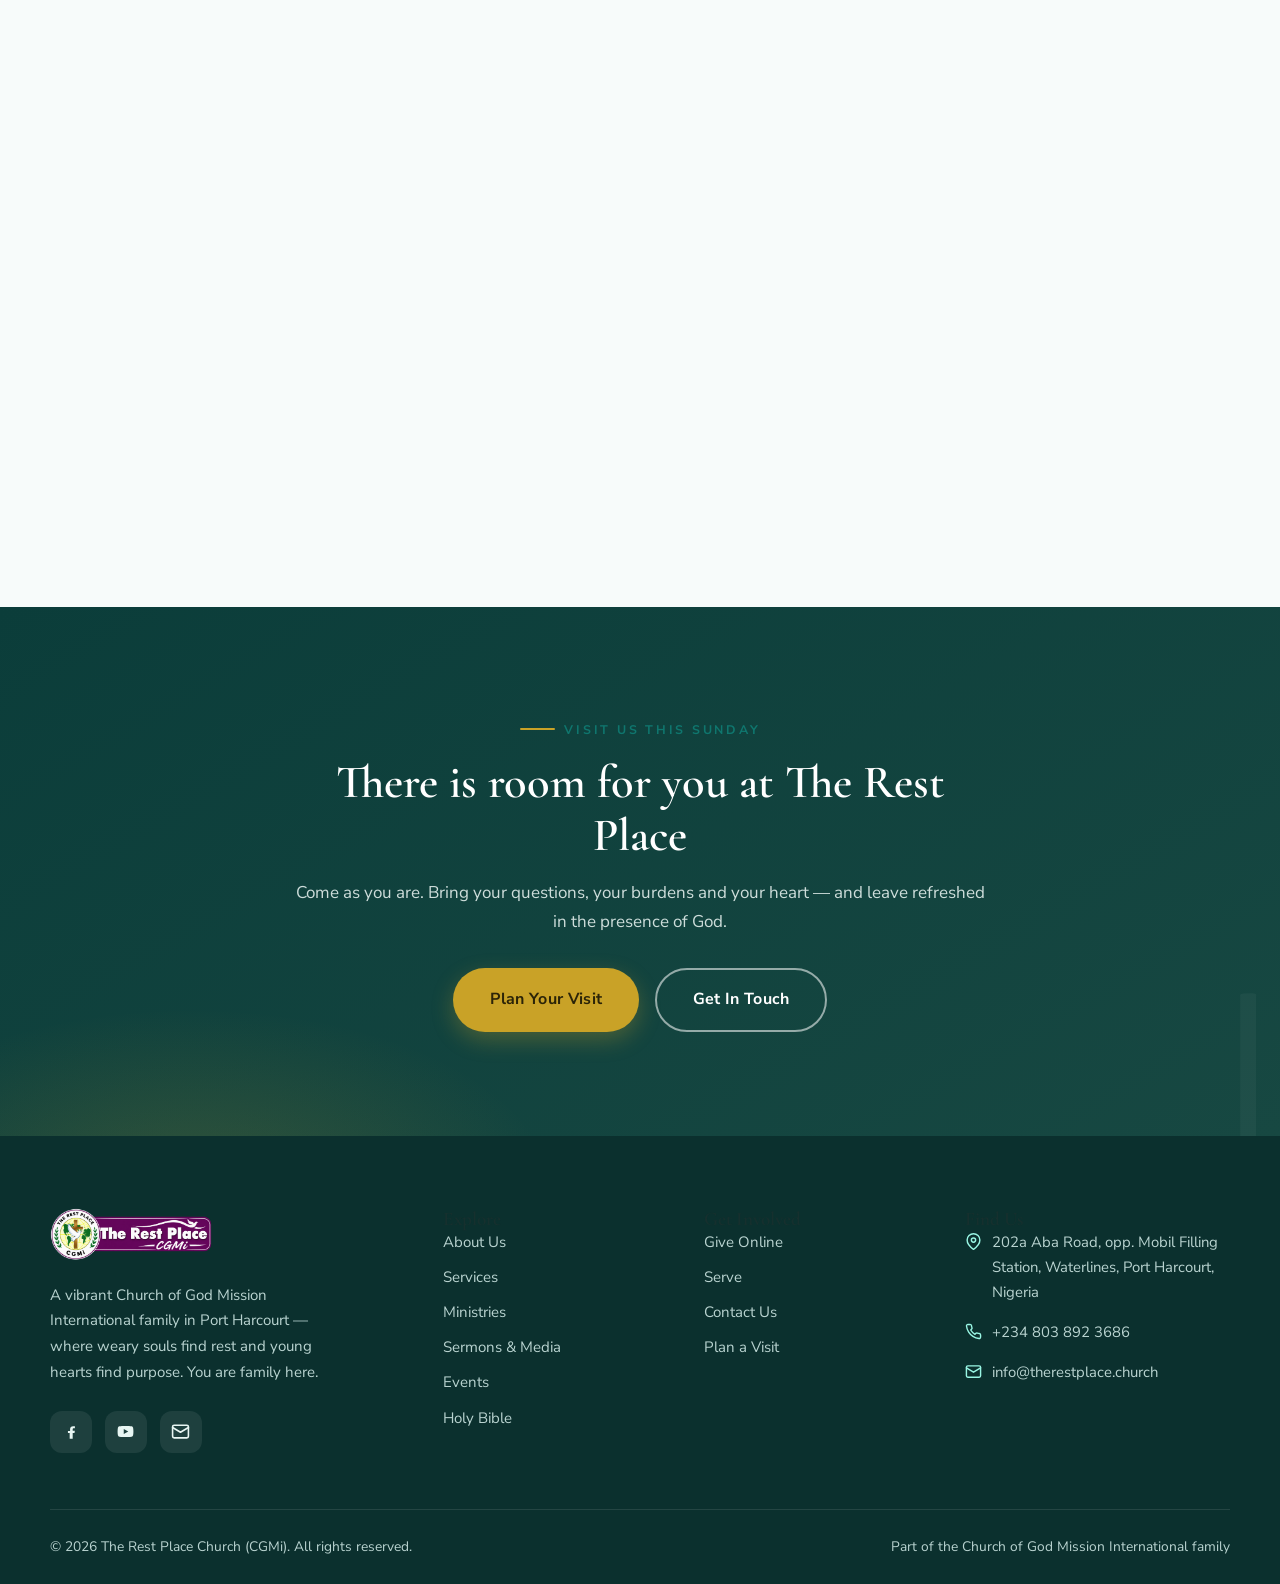
==== commit b6b63825: "Detect APK WebView so hero button swaps to Read the Bible inside the app; remove Watch button from h" ====
--- a/index.html
+++ b/index.html
@@ -72,11 +72,6 @@
           <span>Download App</span>
           <span class="btn-icon" aria-hidden="true"><svg width="16" height="16" viewBox="0 0 24 24" fill="none" stroke="currentColor" stroke-width="2.4" stroke-linecap="round" stroke-linejoin="round"><path d="M21 15v4a2 2 0 0 1-2 2H5a2 2 0 0 1-2-2v-4"/><path d="M7 10l5 5 5-5M12 15V3"/></svg></span>
         </a>
-
-        <a class="btn-play" href="https://web.facebook.com/TheRestPlaceCGMi" target="_blank" rel="noopener">
-          <span class="btn-play-icon" aria-hidden="true"><svg viewBox="0 0 448 512"><path d="M424.4 214.7L72.4 6.6C43.8-10.3 0 6.1 0 47.9V464c0 37.5 40.7 60.1 72.4 41.3l352-208c31.4-18.5 31.5-64.1 0-82.6z"/></svg></span>
-          <span>Watch</span>
-        </a>
       </div>
     </div>
   </div>
